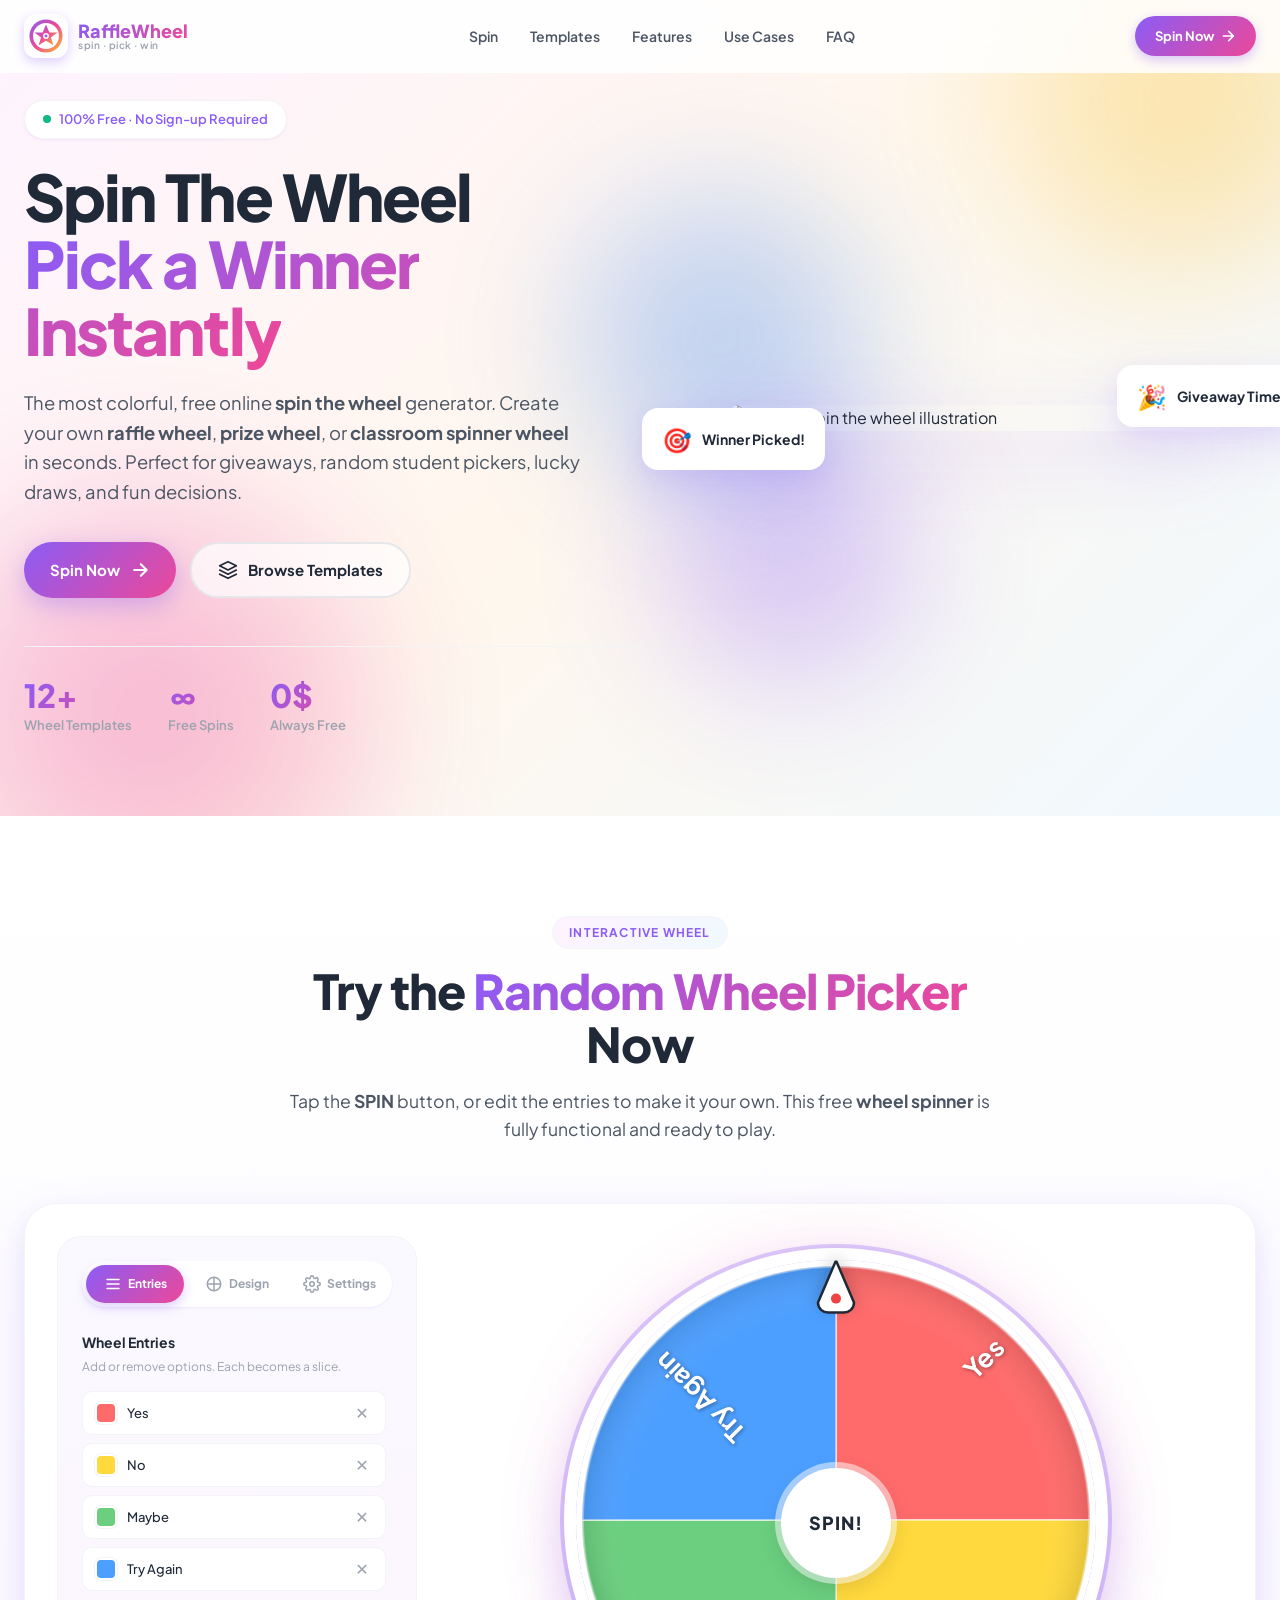
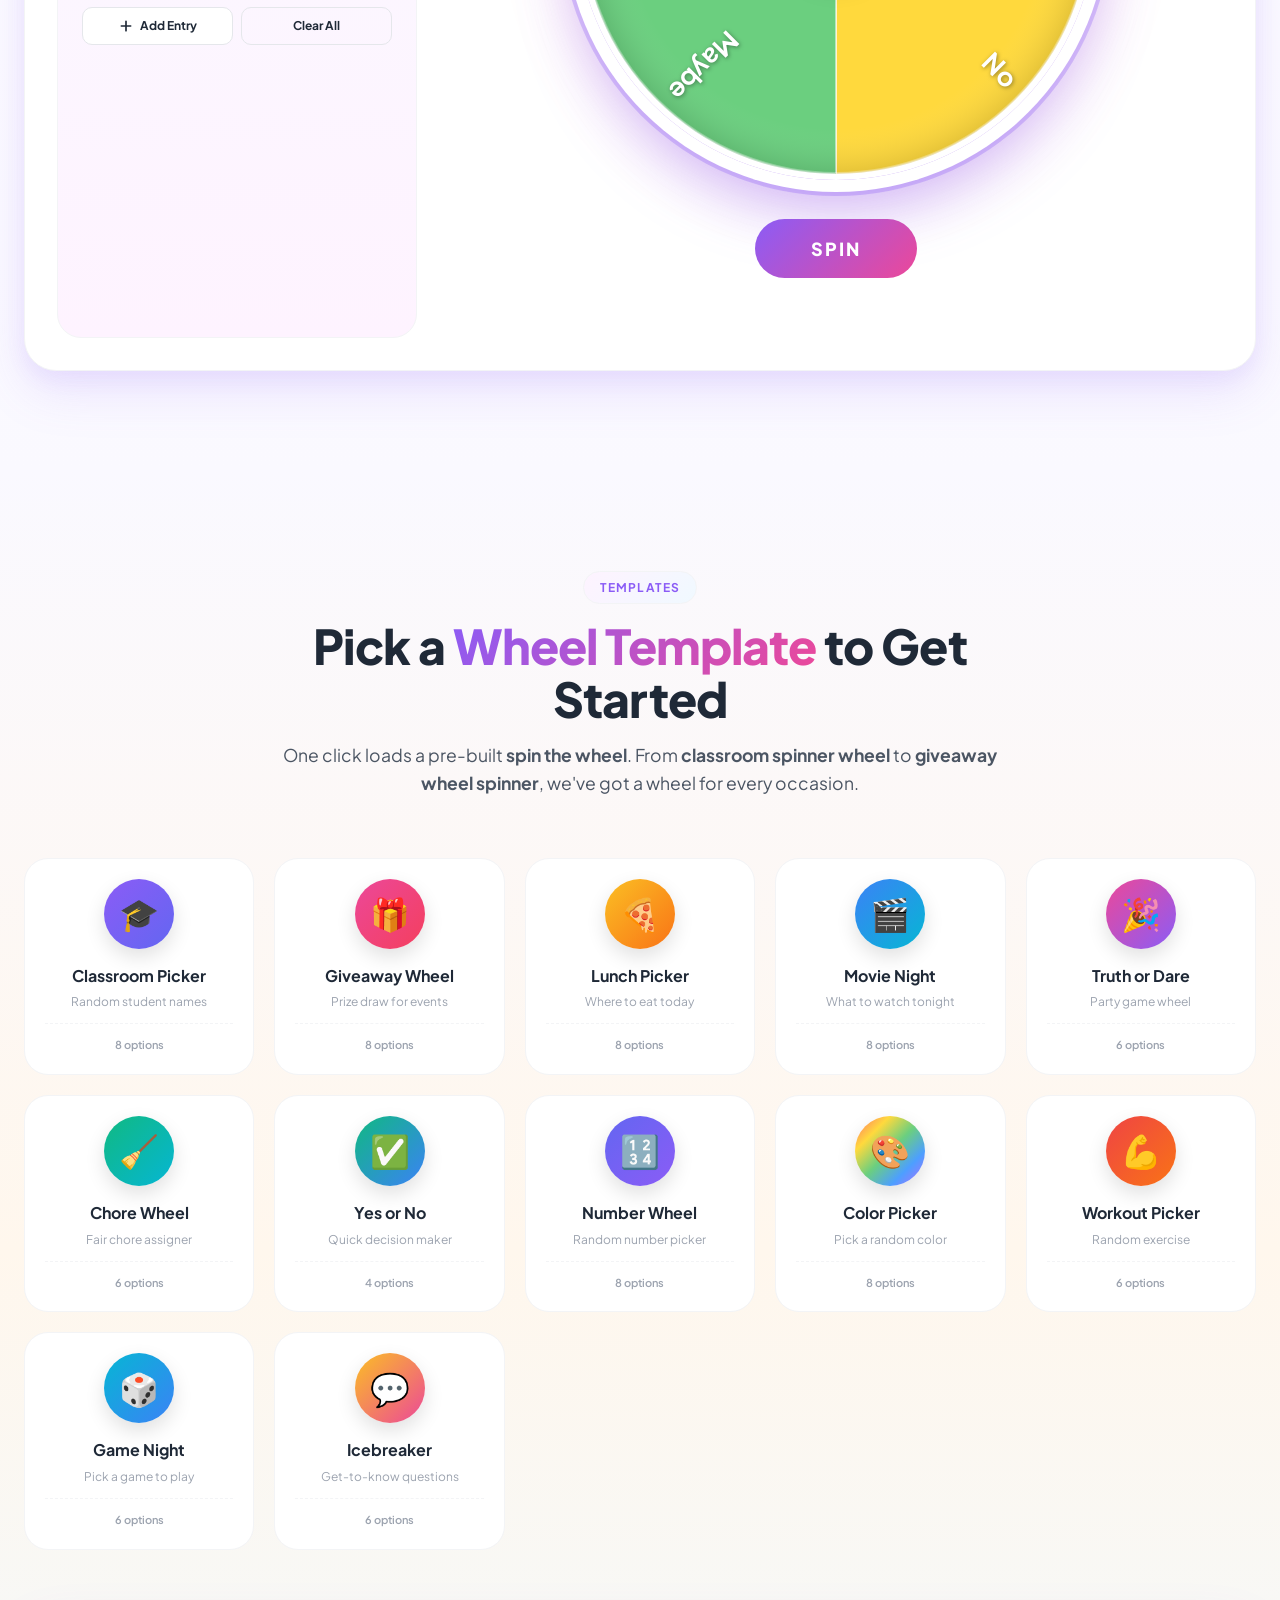
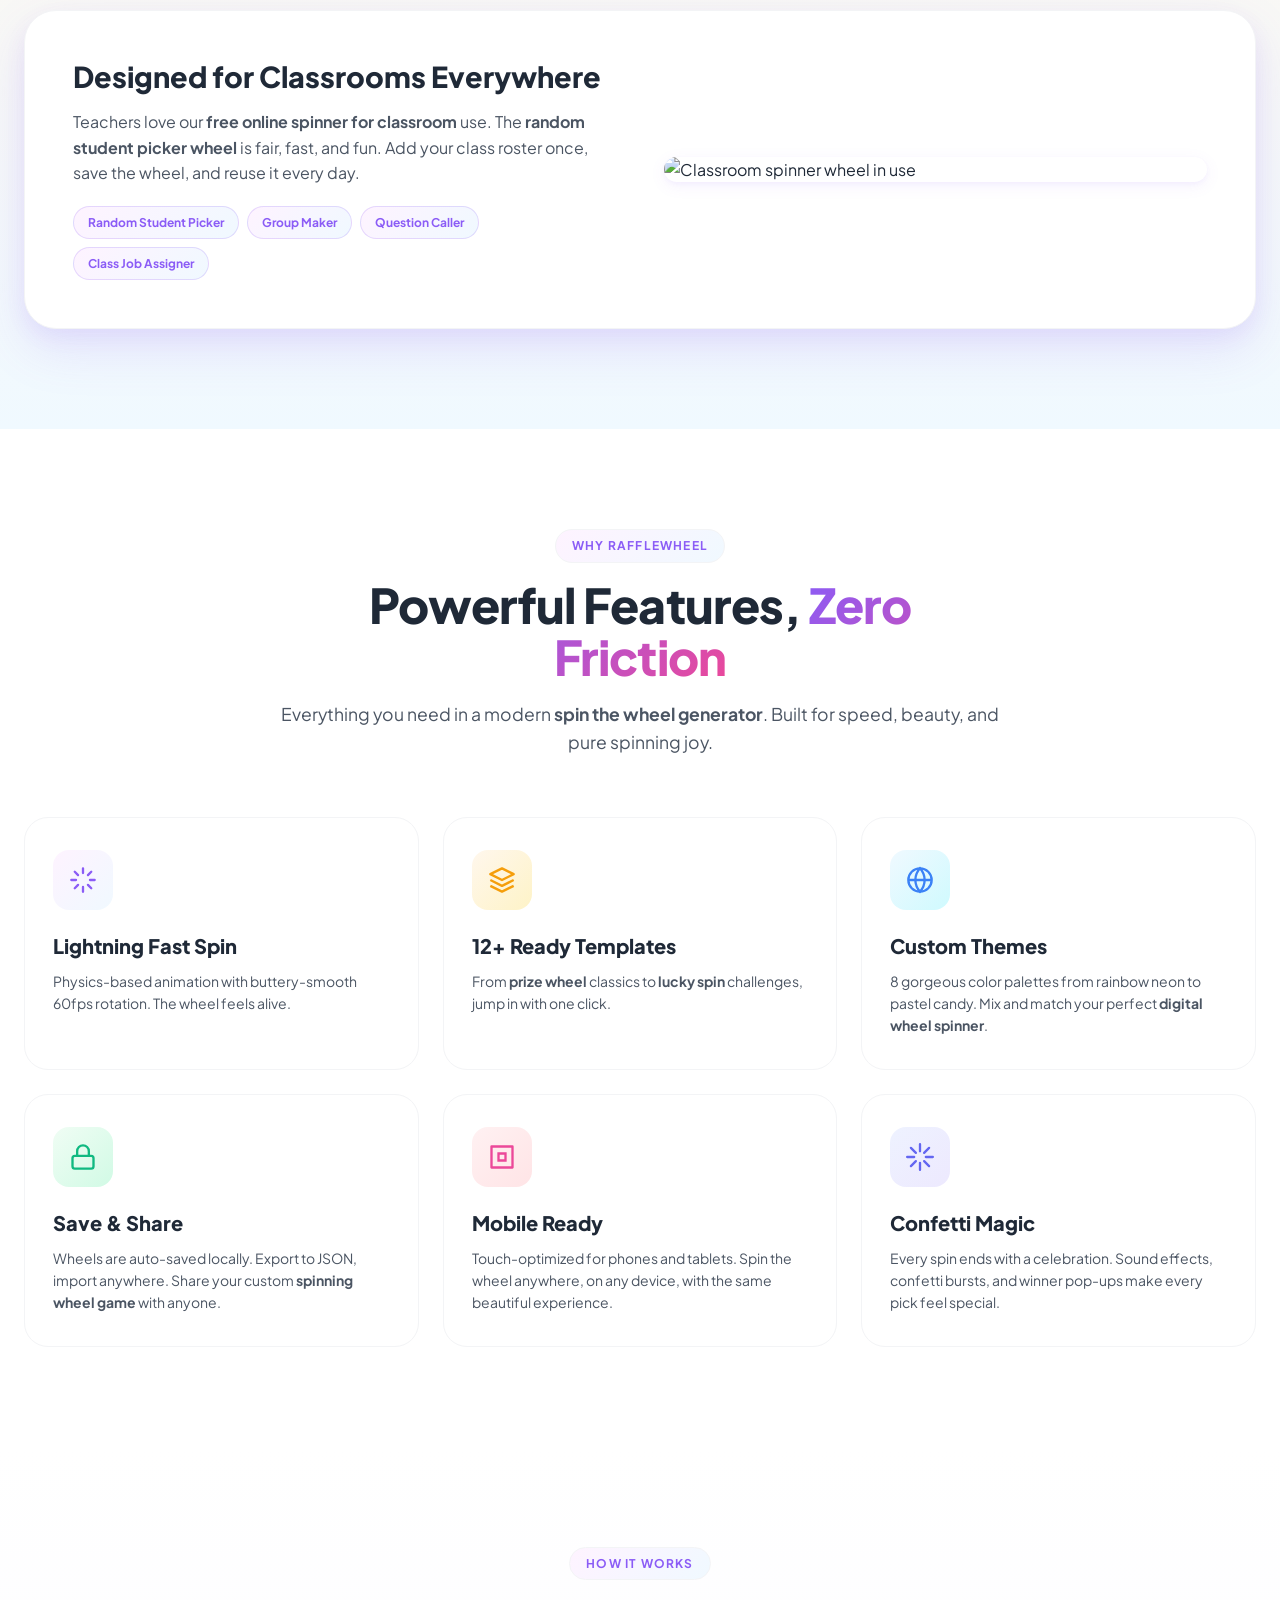
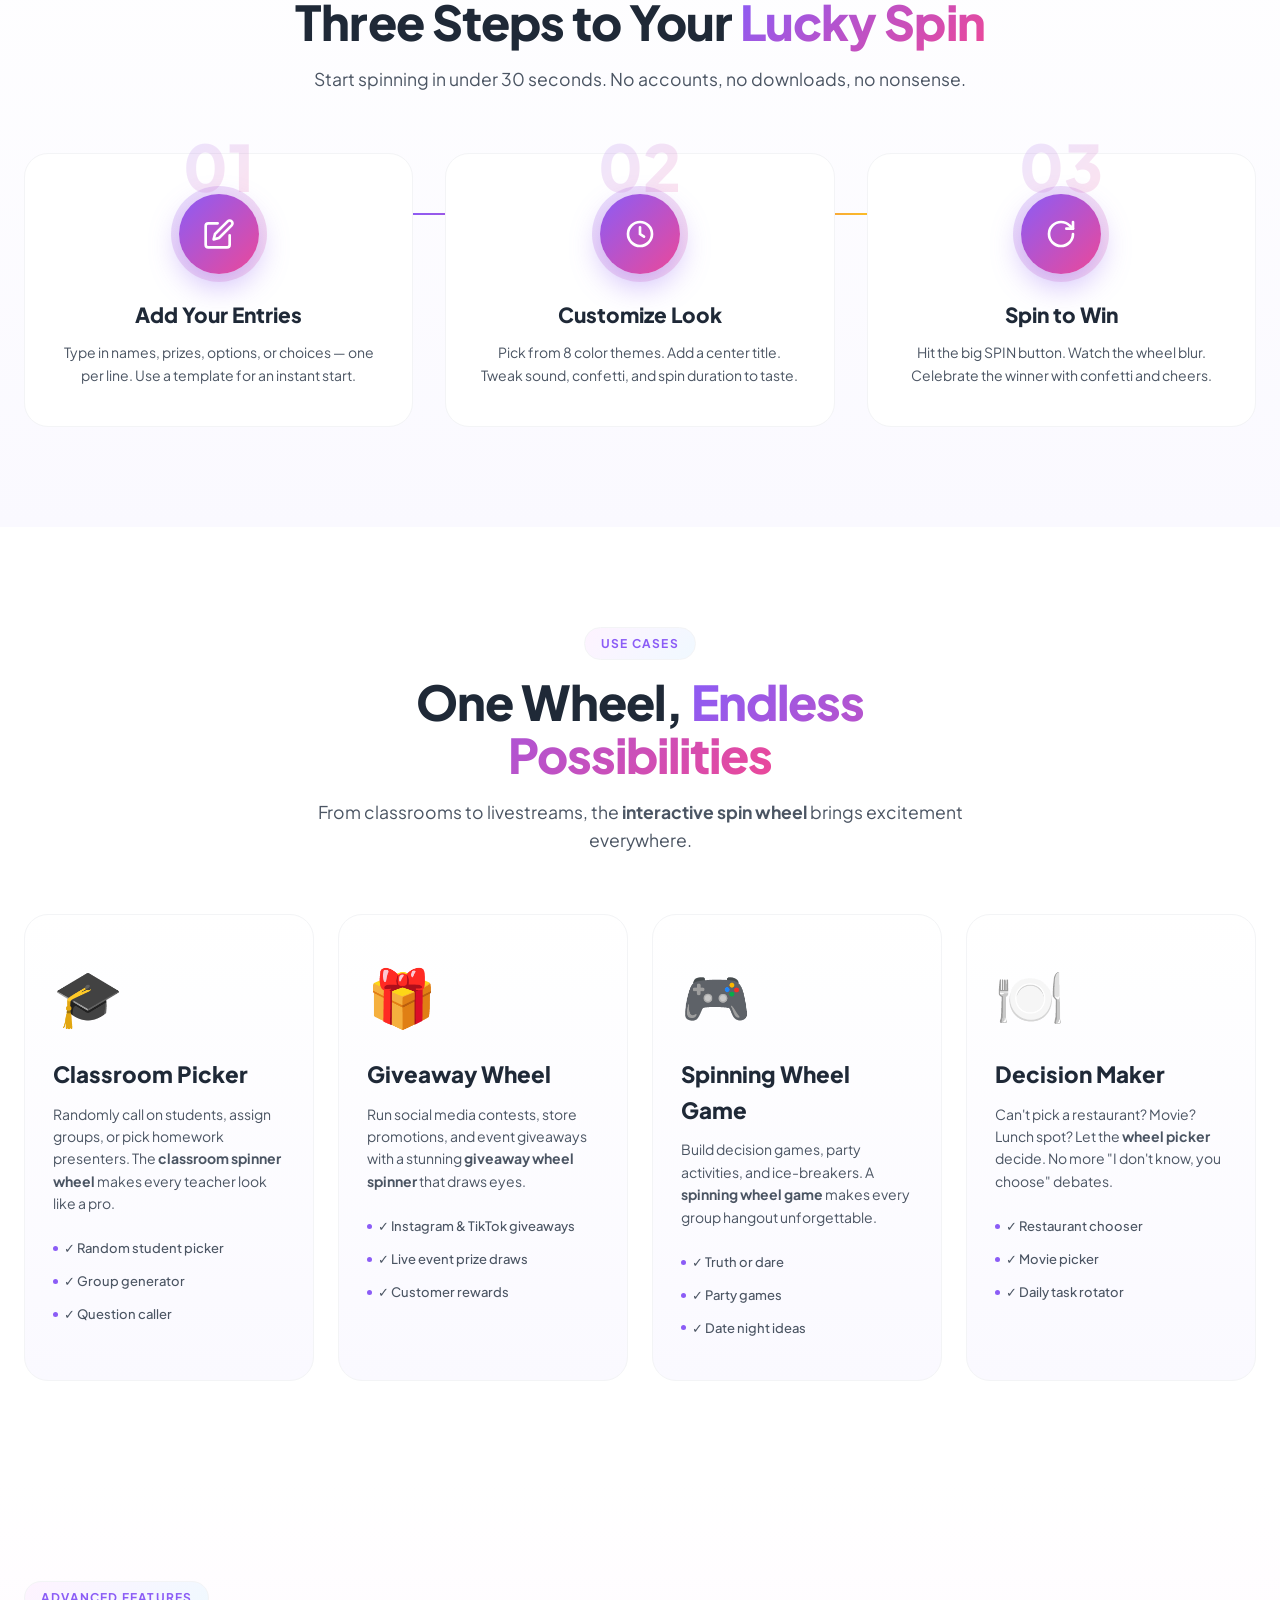
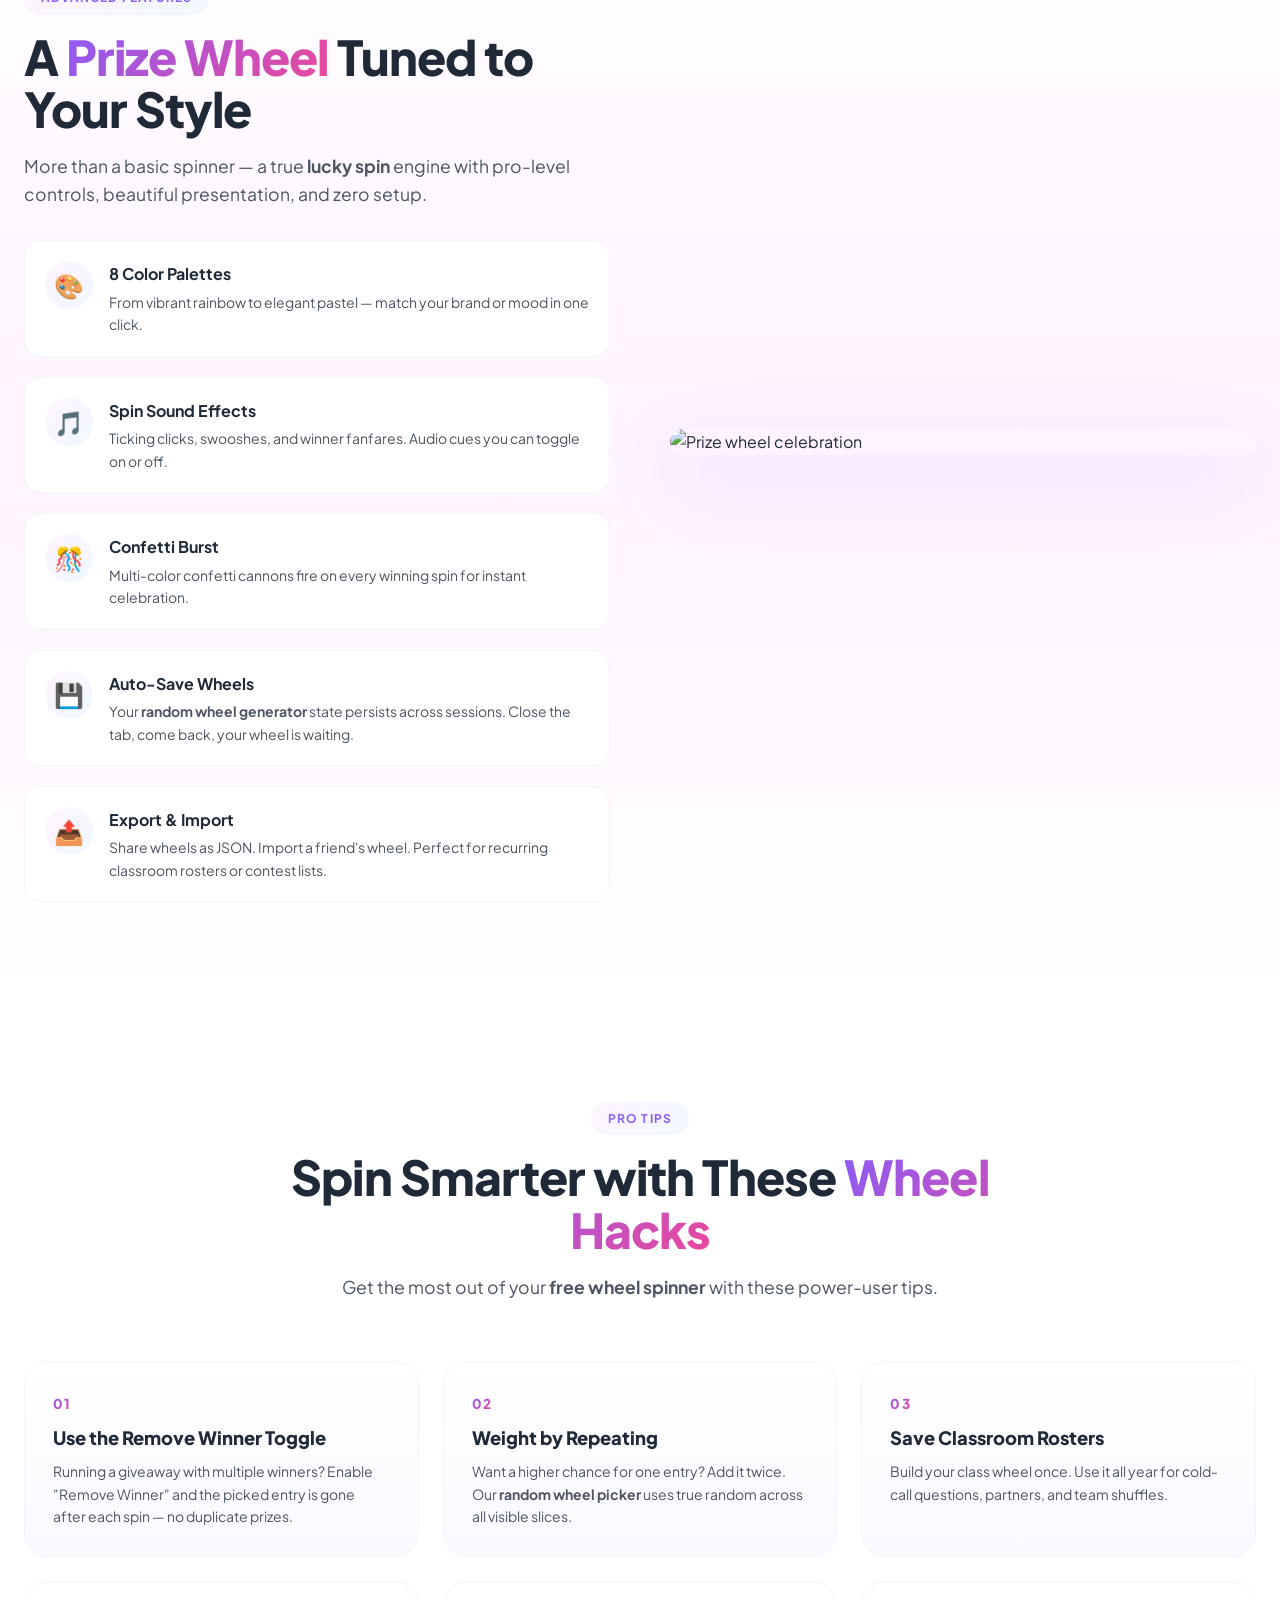
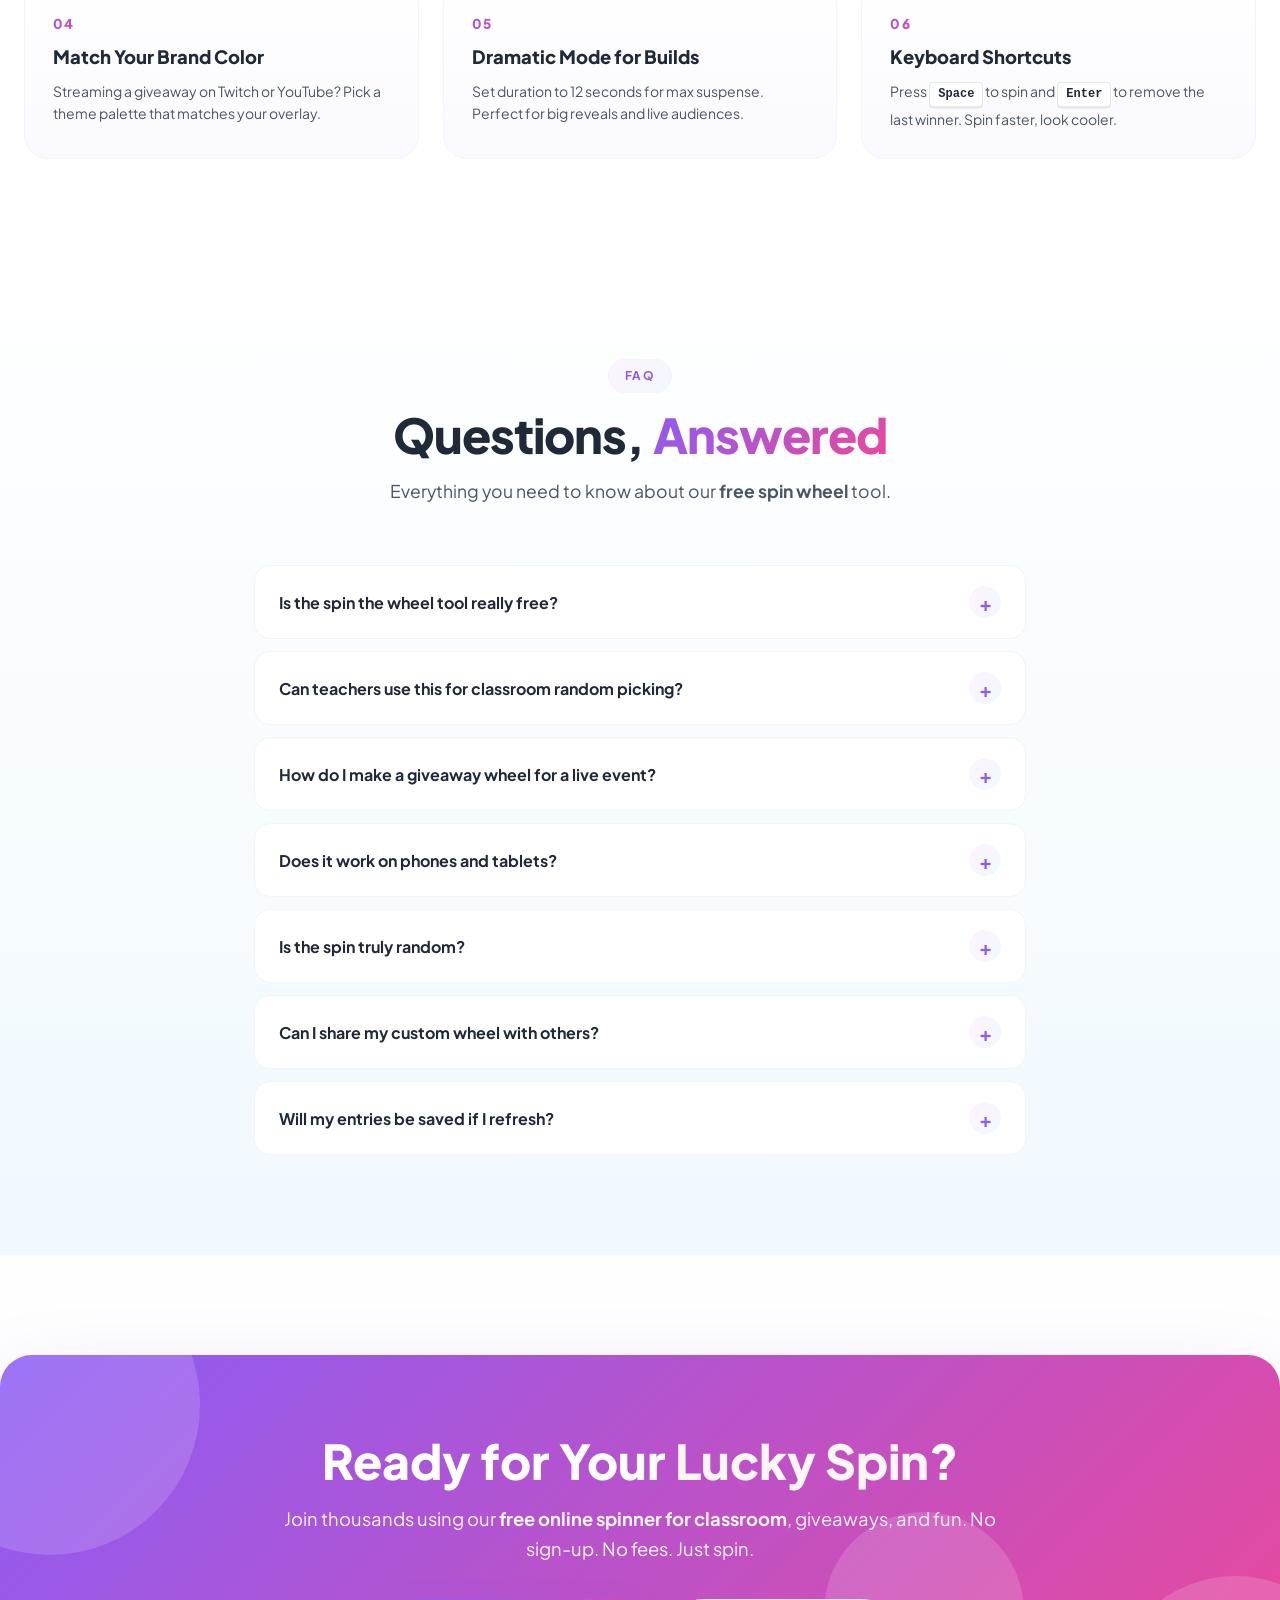
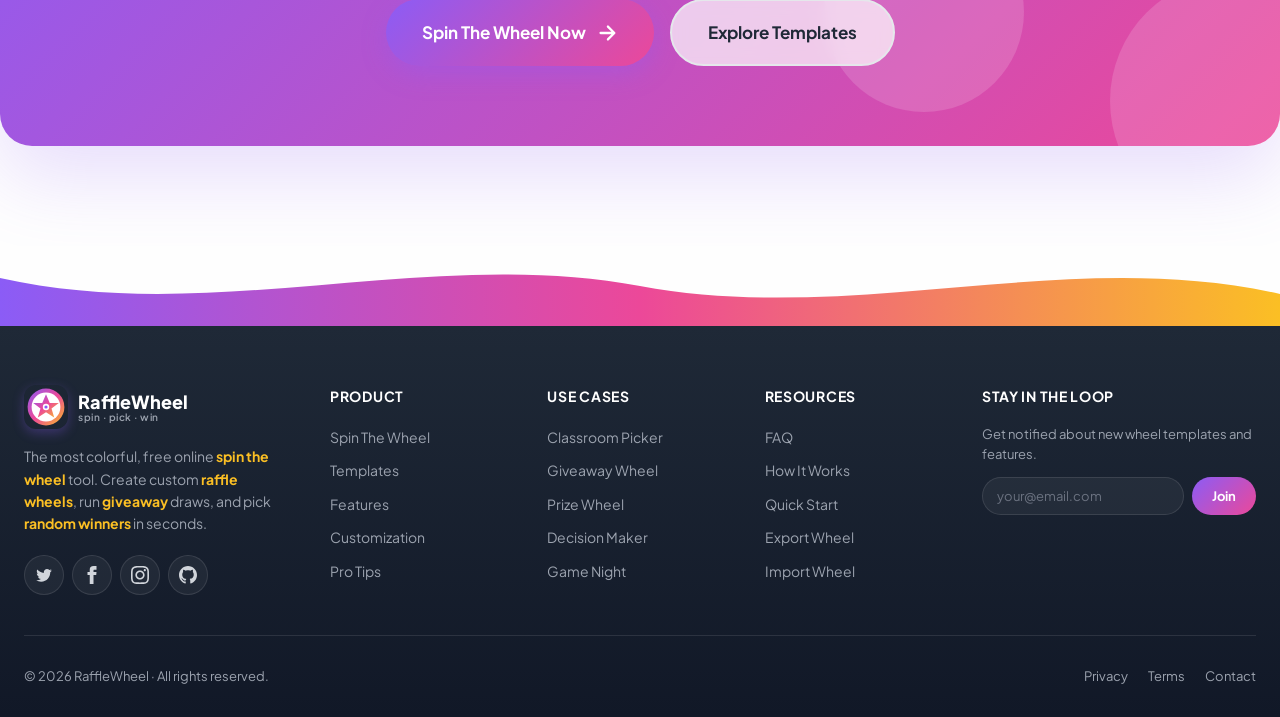
==== index.html @ 0c4f399e "Update index.html" ====
<!DOCTYPE html>
<html lang="en">
<head>
    <meta charset="UTF-8">
    <meta name="viewport" content="width=device-width, initial-scale=1.0, maximum-scale=5.0">
    <meta name="theme-color" content="#8b5cf6">
    <title>Spin The Wheel · Free Online Wheel Spinner & Random Picker | RaffleWheel</title>
    <meta name="description" content="Free online spin the wheel, raffle wheel, and random wheel picker. Create custom wheels for classrooms, giveaways, prize draws, and decision making. Free wheel spinner with no sign-up.">
    <meta name="keywords" content="raffle wheel, spin the wheel, classroom spinner wheel, random student picker wheel, free online spinner for classroom, interactive spin wheel, random wheel generator, spin the wheel generator, random wheel picker, wheel picker, free spin wheel, free wheel spinner, spin wheel game, spinning wheel game, giveaway wheel spinner, prize wheel, digital wheel spinner, lucky spin">
    <meta name="author" content="RaffleWheel">
    <meta name="robots" content="index, follow">
    <link rel="canonical" href="https://rafflewheel.github.io/">

    <!-- Open Graph -->
    <meta property="og:type" content="website">
    <meta property="og:url" content="https://rafflewheel.github.io/">
    <meta property="og:title" content="Spin The Wheel · Free Online Wheel Spinner & Random Picker">
    <meta property="og:description" content="Free online spin the wheel, raffle wheel, and random wheel picker for classrooms, giveaways, and prize draws. No sign-up required.">
    <meta property="og:image" content="https://rafflewheel.github.io/images/wheel-hero.svg">
    <meta property="og:site_name" content="RaffleWheel">

    <!-- Twitter -->
    <meta name="twitter:card" content="summary_large_image">
    <meta name="twitter:title" content="Spin The Wheel · Free Online Wheel Spinner">
    <meta name="twitter:description" content="Free online spin the wheel, raffle wheel, and random wheel picker.">
    <meta name="twitter:image" content="https://rafflewheel.github.io/images/wheel-hero.svg">

    <!-- Favicon -->
    <link rel="icon" type="image/svg+xml" href="data:image/svg+xml,%3Csvg xmlns='http://www.w3.org/2000/svg' viewBox='0 0 100 100'%3E%3Ccircle cx='50' cy='50' r='45' fill='%238b5cf6'/%3E%3Ccircle cx='50' cy='50' r='35' fill='%23ec4899'/%3E%3Ccircle cx='50' cy='50' r='10' fill='%23fbbf24'/%3E%3C/svg%3E">

    <!-- Preconnect -->
    <link rel="preconnect" href="https://fonts.googleapis.com">
    <link rel="preconnect" href="https://fonts.gstatic.com" crossorigin>
    <link href="https://fonts.googleapis.com/css2?family=Plus+Jakarta+Sans:wght@400;500;600;700;800&family=Pacifico&display=swap" rel="stylesheet">

    <link rel="stylesheet" href="css/styles.css">

    <!-- JSON-LD Schema Markup -->
    <script type="application/ld+json">
    {
        "@context": "https://schema.org",
        "@type": "WebApplication",
        "name": "RaffleWheel - Spin The Wheel",
        "url": "https://rafflewheel.github.io/",
        "description": "Free online spin the wheel, raffle wheel, and random wheel picker for classrooms, giveaways, prize draws, and decision making.",
        "applicationCategory": "MultimediaApplication",
        "operatingSystem": "Any (Web Browser)",
        "browserRequirements": "Modern web browser with JavaScript enabled",
        "offers": {
            "@type": "Offer",
            "price": "0",
            "priceCurrency": "USD"
        },
        "featureList": [
            "Custom spin the wheel",
            "Classroom random student picker",
            "Prize wheel for giveaways",
            "Multiple wheel templates",
            "Save and share wheels",
            "Custom colors and themes",
            "Sound effects",
            "Mobile friendly"
        ],
        "creator": {
            "@type": "Organization",
            "name": "RaffleWheel"
        }
    }
    </script>

    <script type="application/ld+json">
    {
        "@context": "https://schema.org",
        "@type": "FAQPage",
        "mainEntity": [
            {
                "@type": "Question",
                "name": "Is the spin the wheel tool free to use?",
                "acceptedAnswer": {
                    "@type": "Answer",
                    "text": "Yes! RaffleWheel is 100% free to use with no sign-up required. Spin as many wheels as you want, whenever you want."
                }
            },
            {
                "@type": "Question",
                "name": "Can I use the random student picker wheel for my classroom?",
                "acceptedAnswer": {
                    "@type": "Answer",
                    "text": "Absolutely! Our classroom spinner wheel is perfect for teachers. Just add your student names, spin, and let the wheel pick a random student for you."
                }
            },
            {
                "@type": "Question",
                "name": "How do I create a custom prize wheel for giveaways?",
                "acceptedAnswer": {
                    "@type": "Answer",
                    "text": "Click the 'Customize' button, add your prize names, choose colors, and save. Your giveaway wheel spinner is ready to use instantly."
                }
            },
            {
                "@type": "Question",
                "name": "Does the wheel spinner work on mobile devices?",
                "acceptedAnswer": {
                    "@type": "Answer",
                    "text": "Yes, our digital wheel spinner is fully mobile responsive. Spin the wheel on your phone, tablet, or desktop with the same smooth experience."
                }
            },
            {
                "@type": "Question",
                "name": "Can I save my wheels for later?",
                "acceptedAnswer": {
                    "@type": "Answer",
                    "text": "Yes! Your wheels are saved automatically in your browser. You can also export and import wheels to share them with friends or colleagues."
                }
            },
            {
                "@type": "Question",
                "name": "Is the random wheel picker truly random?",
                "acceptedAnswer": {
                    "@type": "Answer",
                    "text": "Yes, our random wheel generator uses cryptographically strong randomization combined with realistic physics-based spin animation to ensure fair, unbiased picks."
                }
            }
        ]
    }
    </script>

    <script type="application/ld+json">
    {
        "@context": "https://schema.org",
        "@type": "BreadcrumbList",
        "itemListElement": [
            {
                "@type": "ListItem",
                "position": 1,
                "name": "Home",
                "item": "https://rafflewheel.github.io/"
            },
            {
                "@type": "ListItem",
                "position": 2,
                "name": "Spin The Wheel",
                "item": "https://rafflewheel.github.io/#spin"
            },
            {
                "@type": "ListItem",
                "position": 3,
                "name": "Templates",
                "item": "https://rafflewheel.github.io/#templates"
            }
        ]
    }
    </script>
</head>
<body>
    <!-- Header Container -->
    <div id="header-container"></div>

    <main>
        <!-- SECTION 1: Hero with main wheel -->
        <section class="hero" id="spin">
            <div class="hero-bg-shapes">
                <div class="shape shape-1"></div>
                <div class="shape shape-2"></div>
                <div class="shape shape-3"></div>
                <div class="shape shape-4"></div>
            </div>
            <div class="container hero-grid">
                <div class="hero-content">
                    <span class="hero-badge">
                        <span class="badge-dot"></span>
                        100% Free · No Sign-up Required
                    </span>
                    <h1 class="hero-title">
                        Spin The Wheel<br>
                        <span class="gradient-text">Pick a Winner Instantly</span>
                    </h1>
                    <p class="hero-subtitle">
                        The most colorful, free online <strong>spin the wheel</strong> generator. Create your own
                        <strong>raffle wheel</strong>, <strong>prize wheel</strong>, or
                        <strong>classroom spinner wheel</strong> in seconds. Perfect for giveaways,
                        random student pickers, lucky draws, and fun decisions.
                    </p>
                    <div class="hero-actions">
                        <a href="#wheel-app" class="btn btn-primary">
                            <span>Spin Now</span>
                            <svg width="20" height="20" viewBox="0 0 24 24" fill="none">
                                <path d="M5 12h14M13 5l7 7-7 7" stroke="currentColor" stroke-width="2.5" stroke-linecap="round" stroke-linejoin="round"/>
                            </svg>
                        </a>
                        <a href="#templates" class="btn btn-ghost">
                            <svg width="20" height="20" viewBox="0 0 24 24" fill="none">
                                <path d="M12 2L2 7l10 5 10-5-10-5zM2 17l10 5 10-5M2 12l10 5 10-5" stroke="currentColor" stroke-width="2" stroke-linecap="round" stroke-linejoin="round"/>
                            </svg>
                            <span>Browse Templates</span>
                        </a>
                    </div>
                    <div class="hero-stats">
                        <div class="stat">
                            <div class="stat-number">12+</div>
                            <div class="stat-label">Wheel Templates</div>
                        </div>
                        <div class="stat">
                            <div class="stat-number">∞</div>
                            <div class="stat-label">Free Spins</div>
                        </div>
                        <div class="stat">
                            <div class="stat-number">0$</div>
                            <div class="stat-label">Always Free</div>
                        </div>
                    </div>
                </div>
                <div class="hero-visual">
                    <div class="floating-card card-1">
                        <div class="card-emoji">🎯</div>
                        <div class="card-text">Winner Picked!</div>
                    </div>
                    <div class="floating-card card-2">
                        <div class="card-emoji">🎉</div>
                        <div class="card-text">Giveaway Time</div>
                    </div>
                    <div class="hero-image-wrap">
                        <img src="images/wheel-hero.svg" alt="Colorful spin the wheel illustration" class="hero-image" loading="eager">
                    </div>
                </div>
            </div>
        </section>

        <!-- SECTION 2: Main Wheel App -->
        <section class="wheel-section" id="wheel-app">
            <div class="container">
                <div class="section-head">
                    <span class="section-tag">Interactive Wheel</span>
                    <h2 class="section-title">Try the <span class="gradient-text">Random Wheel Picker</span> Now</h2>
                    <p class="section-subtitle">Tap the <strong>SPIN</strong> button, or edit the entries to make it your own. This free <strong>wheel spinner</strong> is fully functional and ready to play.</p>
                </div>

                <div class="wheel-app">
                    <aside class="wheel-sidebar">
                        <div class="sidebar-tabs">
                            <button class="tab-btn active" data-tab="entries">
                                <svg width="18" height="18" viewBox="0 0 24 24" fill="none">
                                    <path d="M4 6h16M4 12h16M4 18h16" stroke="currentColor" stroke-width="2" stroke-linecap="round"/>
                                </svg>
                                Entries
                            </button>
                            <button class="tab-btn" data-tab="design">
                                <svg width="18" height="18" viewBox="0 0 24 24" fill="none">
                                    <circle cx="12" cy="12" r="9" stroke="currentColor" stroke-width="2"/>
                                    <path d="M12 3v18M3 12h18" stroke="currentColor" stroke-width="2"/>
                                </svg>
                                Design
                            </button>
                            <button class="tab-btn" data-tab="settings">
                                <svg width="18" height="18" viewBox="0 0 24 24" fill="none">
                                    <circle cx="12" cy="12" r="3" stroke="currentColor" stroke-width="2"/>
                                    <path d="M19.4 15a1.65 1.65 0 00.33 1.82l.06.06a2 2 0 01-2.83 2.83l-.06-.06a1.65 1.65 0 00-1.82-.33 1.65 1.65 0 00-1 1.51V21a2 2 0 01-4 0v-.09A1.65 1.65 0 009 19.4a1.65 1.65 0 00-1.82.33l-.06.06a2 2 0 01-2.83-2.83l.06-.06a1.65 1.65 0 00.33-1.82 1.65 1.65 0 00-1.51-1H3a2 2 0 010-4h.09A1.65 1.65 0 004.6 9a1.65 1.65 0 00-.33-1.82l-.06-.06a2 2 0 012.83-2.83l.06.06a1.65 1.65 0 001.82.33H9a1.65 1.65 0 001-1.51V3a2 2 0 014 0v.09a1.65 1.65 0 001 1.51 1.65 1.65 0 001.82-.33l.06-.06a2 2 0 012.83 2.83l-.06.06a1.65 1.65 0 00-.33 1.82V9a1.65 1.65 0 001.51 1H21a2 2 0 010 4h-.09a1.65 1.65 0 00-1.51 1z" stroke="currentColor" stroke-width="2"/>
                                </svg>
                                Settings
                            </button>
                        </div>

                        <div class="tab-panel active" data-panel="entries">
                            <h3>Wheel Entries</h3>
                            <p class="panel-hint">Add or remove options. Each becomes a slice.</p>
                            <div class="entries-list" id="entries-list"></div>
                            <div class="entries-actions">
                                <button class="btn-secondary" id="add-entry">
                                    <svg width="16" height="16" viewBox="0 0 24 24" fill="none">
                                        <path d="M12 5v14M5 12h14" stroke="currentColor" stroke-width="2.5" stroke-linecap="round"/>
                                    </svg>
                                    Add Entry
                                </button>
                                <button class="btn-secondary btn-ghost-sm" id="clear-entries">Clear All</button>
                            </div>
                        </div>

                        <div class="tab-panel" data-panel="design">
                            <h3>Color Theme</h3>
                            <p class="panel-hint">Pick a preset or make your own.</p>
                            <div class="theme-grid">
                                <button class="theme-swatch active" data-theme="rainbow" style="background: conic-gradient(#ff6b6b, #ffd93d, #6bcf7f, #4d9fff, #b66bff, #ff6b6d);"></button>
                                <button class="theme-swatch" data-theme="sunset" style="background: linear-gradient(135deg, #ff6b6b, #ffd93d, #ff8c42);"></button>
                                <button class="theme-swatch" data-theme="ocean" style="background: linear-gradient(135deg, #4d9fff, #6bcf7f, #4dd0e1);"></button>
                                <button class="theme-swatch" data-theme="candy" style="background: linear-gradient(135deg, #ff6bb5, #b66bff, #6bcfff);"></button>
                                <button class="theme-swatch" data-theme="forest" style="background: linear-gradient(135deg, #2d6a4f, #6bcf7f, #95d5b2);"></button>
                                <button class="theme-swatch" data-theme="neon" style="background: linear-gradient(135deg, #ff006e, #8338ec, #3a86ff, #06ffa5);"></button>
                                <button class="theme-swatch" data-theme="pastel" style="background: linear-gradient(135deg, #ffd6e0, #c7ceea, #b5ead7, #ffdac1);"></button>
                                <button class="theme-swatch" data-theme="fire" style="background: linear-gradient(135deg, #ff0844, #ffb199, #ff6b35);"></button>
                            </div>
                            <h3 style="margin-top: 20px;">Center Title</h3>
                            <input type="text" id="center-title" value="SPIN!" maxlength="12" class="text-input">
                        </div>

                        <div class="tab-panel" data-panel="settings">
                            <h3>Spin Settings</h3>
                            <p class="panel-hint">Customize how the wheel behaves.</p>
                            <label class="setting-row">
                                <span>Spin Duration</span>
                                <select id="spin-duration" class="text-input">
                                    <option value="3">Quick (3s)</option>
                                    <option value="5" selected>Normal (5s)</option>
                                    <option value="8">Dramatic (8s)</option>
                                    <option value="12">Epic (12s)</option>
                                </select>
                            </label>
                            <label class="setting-row">
                                <span>Sound Effects</span>
                                <label class="switch">
                                    <input type="checkbox" id="sound-toggle" checked>
                                    <span class="slider"></span>
                                </label>
                            </label>
                            <label class="setting-row">
                                <span>Confetti Burst</span>
                                <label class="switch">
                                    <input type="checkbox" id="confetti-toggle" checked>
                                    <span class="slider"></span>
                                </label>
                            </label>
                            <label class="setting-row">
                                <span>Remove Winner Option</span>
                                <label class="switch">
                                    <input type="checkbox" id="remove-winner-toggle">
                                    <span class="slider"></span>
                                </label>
                            </label>
                            <div class="danger-zone">
                                <button class="btn-secondary btn-danger" id="reset-wheel">Reset Wheel</button>
                            </div>
                        </div>
                    </aside>

                    <div class="wheel-stage">
                        <div class="wheel-pointer">
                            <svg width="44" height="56" viewBox="0 0 44 56" fill="none">
                                <path d="M22 56L4 14C4 8 9 4 14 4H30C35 4 40 8 40 14L22 56Z" fill="#fff" stroke="#1f2937" stroke-width="2.5" stroke-linejoin="round"/>
                                <circle cx="22" cy="18" r="5" fill="#ef4444"/>
                            </svg>
                        </div>
                        <div class="wheel-container" id="wheel-container">
                            <canvas id="wheel-canvas" width="600" height="600"></canvas>
                            <div class="wheel-center" id="wheel-center">SPIN!</div>
                        </div>
                        <div class="wheel-controls">
                            <button class="spin-btn" id="spin-btn">
                                <span class="spin-btn-bg"></span>
                                <span class="spin-btn-text">SPIN</span>
                            </button>
                            <div class="last-result" id="last-result"></div>
                        </div>
                    </div>
                </div>
            </div>
        </section>

        <!-- SECTION 3: Wheel Templates Gallery (with image) -->
        <section class="templates-section" id="templates">
            <div class="container">
                <div class="section-head">
                    <span class="section-tag">Templates</span>
                    <h2 class="section-title">Pick a <span class="gradient-text">Wheel Template</span> to Get Started</h2>
                    <p class="section-subtitle">One click loads a pre-built <strong>spin the wheel</strong>. From <strong>classroom spinner wheel</strong> to <strong>giveaway wheel spinner</strong>, we've got a wheel for every occasion.</p>
                </div>

                <div class="templates-grid" id="templates-grid">
                    <!-- Templates loaded via JS -->
                </div>

                <div class="templates-cta">
                    <div class="templates-cta-content">
                        <h3>Designed for Classrooms Everywhere</h3>
                        <p>Teachers love our <strong>free online spinner for classroom</strong> use. The <strong>random student picker wheel</strong> is fair, fast, and fun. Add your class roster once, save the wheel, and reuse it every day.</p>
                        <div class="templates-cta-tags">
                            <span class="pill">Random Student Picker</span>
                            <span class="pill">Group Maker</span>
                            <span class="pill">Question Caller</span>
                            <span class="pill">Class Job Assigner</span>
                        </div>
                    </div>
                    <div class="templates-cta-image">
                        <img src="images/classroom.svg" alt="Classroom spinner wheel in use" loading="lazy">
                    </div>
                </div>
            </div>
        </section>

        <!-- SECTION 4: Features -->
        <section class="features-section" id="features">
            <div class="container">
                <div class="section-head">
                    <span class="section-tag">Why RaffleWheel</span>
                    <h2 class="section-title">Powerful Features, <span class="gradient-text">Zero Friction</span></h2>
                    <p class="section-subtitle">Everything you need in a modern <strong>spin the wheel generator</strong>. Built for speed, beauty, and pure spinning joy.</p>
                </div>

                <div class="features-grid">
                    <div class="feature-card feature-1">
                        <div class="feature-icon">
                            <svg width="28" height="28" viewBox="0 0 24 24" fill="none">
                                <path d="M12 2v4M12 18v4M4.93 4.93l2.83 2.83M16.24 16.24l2.83 2.83M2 12h4M18 12h4M4.93 19.07l2.83-2.83M16.24 7.76l2.83-2.83" stroke="currentColor" stroke-width="2" stroke-linecap="round"/>
                            </svg>
                        </div>
                        <h3>Lightning Fast Spin</h3>
                        <p>Physics-based animation with buttery-smooth 60fps rotation. The wheel feels alive.</p>
                    </div>
                    <div class="feature-card feature-2">
                        <div class="feature-icon">
                            <svg width="28" height="28" viewBox="0 0 24 24" fill="none">
                                <path d="M12 2L2 7l10 5 10-5-10-5zM2 17l10 5 10-5M2 12l10 5 10-5" stroke="currentColor" stroke-width="2" stroke-linejoin="round"/>
                            </svg>
                        </div>
                        <h3>12+ Ready Templates</h3>
                        <p>From <strong>prize wheel</strong> classics to <strong>lucky spin</strong> challenges, jump in with one click.</p>
                    </div>
                    <div class="feature-card feature-3">
                        <div class="feature-icon">
                            <svg width="28" height="28" viewBox="0 0 24 24" fill="none">
                                <circle cx="12" cy="12" r="10" stroke="currentColor" stroke-width="2"/>
                                <path d="M2 12h20M12 2a15.3 15.3 0 014 10 15.3 15.3 0 01-4 10 15.3 15.3 0 01-4-10 15.3 15.3 0 014-10z" stroke="currentColor" stroke-width="2"/>
                            </svg>
                        </div>
                        <h3>Custom Themes</h3>
                        <p>8 gorgeous color palettes from rainbow neon to pastel candy. Mix and match your perfect <strong>digital wheel spinner</strong>.</p>
                    </div>
                    <div class="feature-card feature-4">
                        <div class="feature-icon">
                            <svg width="28" height="28" viewBox="0 0 24 24" fill="none">
                                <path d="M19 11H5a2 2 0 00-2 2v7a2 2 0 002 2h14a2 2 0 002-2v-7a2 2 0 00-2-2zM7 11V7a5 5 0 0110 0v4" stroke="currentColor" stroke-width="2" stroke-linecap="round"/>
                            </svg>
                        </div>
                        <h3>Save & Share</h3>
                        <p>Wheels are auto-saved locally. Export to JSON, import anywhere. Share your custom <strong>spinning wheel game</strong> with anyone.</p>
                    </div>
                    <div class="feature-card feature-5">
                        <div class="feature-icon">
                            <svg width="28" height="28" viewBox="0 0 24 24" fill="none">
                                <path d="M3 3h18v18H3z" stroke="currentColor" stroke-width="2" stroke-linejoin="round"/>
                                <path d="M9 9h6v6H9z" stroke="currentColor" stroke-width="2"/>
                            </svg>
                        </div>
                        <h3>Mobile Ready</h3>
                        <p>Touch-optimized for phones and tablets. Spin the wheel anywhere, on any device, with the same beautiful experience.</p>
                    </div>
                    <div class="feature-card feature-6">
                        <div class="feature-icon">
                            <svg width="28" height="28" viewBox="0 0 24 24" fill="none">
                                <path d="M12 1v6M12 17v6M4.22 4.22l4.24 4.24M15.54 15.54l4.24 4.24M1 12h6M17 12h6M4.22 19.78l4.24-4.24M15.54 8.46l4.24-4.24" stroke="currentColor" stroke-width="2" stroke-linecap="round"/>
                            </svg>
                        </div>
                        <h3>Confetti Magic</h3>
                        <p>Every spin ends with a celebration. Sound effects, confetti bursts, and winner pop-ups make every pick feel special.</p>
                    </div>
                </div>
            </div>
        </section>

        <!-- SECTION 5: How It Works -->
        <section class="how-section" id="how">
            <div class="container">
                <div class="section-head">
                    <span class="section-tag">How It Works</span>
                    <h2 class="section-title">Three Steps to Your <span class="gradient-text">Lucky Spin</span></h2>
                    <p class="section-subtitle">Start spinning in under 30 seconds. No accounts, no downloads, no nonsense.</p>
                </div>

                <div class="steps-grid">
                    <div class="step-card">
                        <div class="step-number">01</div>
                        <div class="step-icon">
                            <svg width="32" height="32" viewBox="0 0 24 24" fill="none">
                                <path d="M11 4H4a2 2 0 00-2 2v14a2 2 0 002 2h14a2 2 0 002-2v-7" stroke="currentColor" stroke-width="2" stroke-linecap="round"/>
                                <path d="M18.5 2.5a2.121 2.121 0 013 3L12 15l-4 1 1-4 9.5-9.5z" stroke="currentColor" stroke-width="2" stroke-linecap="round" stroke-linejoin="round"/>
                            </svg>
                        </div>
                        <h3>Add Your Entries</h3>
                        <p>Type in names, prizes, options, or choices — one per line. Use a template for an instant start.</p>
                    </div>
                    <div class="step-card">
                        <div class="step-number">02</div>
                        <div class="step-icon">
                            <svg width="32" height="32" viewBox="0 0 24 24" fill="none">
                                <circle cx="12" cy="12" r="9" stroke="currentColor" stroke-width="2"/>
                                <path d="M12 7v5l3 2" stroke="currentColor" stroke-width="2" stroke-linecap="round"/>
                            </svg>
                        </div>
                        <h3>Customize Look</h3>
                        <p>Pick from 8 color themes. Add a center title. Tweak sound, confetti, and spin duration to taste.</p>
                    </div>
                    <div class="step-card">
                        <div class="step-number">03</div>
                        <div class="step-icon">
                            <svg width="32" height="32" viewBox="0 0 24 24" fill="none">
                                <path d="M21 12a9 9 0 11-9-9c2.5 0 4.8 1 6.5 2.7L21 8" stroke="currentColor" stroke-width="2" stroke-linecap="round" stroke-linejoin="round"/>
                                <path d="M21 3v5h-5" stroke="currentColor" stroke-width="2" stroke-linecap="round" stroke-linejoin="round"/>
                            </svg>
                        </div>
                        <h3>Spin to Win</h3>
                        <p>Hit the big SPIN button. Watch the wheel blur. Celebrate the winner with confetti and cheers.</p>
                    </div>
                </div>
            </div>
        </section>

        <!-- SECTION 6: Use Cases -->
        <section class="usecases-section" id="usecases">
            <div class="container">
                <div class="section-head">
                    <span class="section-tag">Use Cases</span>
                    <h2 class="section-title">One Wheel, <span class="gradient-text">Endless Possibilities</span></h2>
                    <p class="section-subtitle">From classrooms to livestreams, the <strong>interactive spin wheel</strong> brings excitement everywhere.</p>
                </div>

                <div class="usecases-grid">
                    <div class="usecase-card">
                        <div class="usecase-emoji">🎓</div>
                        <h3>Classroom Picker</h3>
                        <p>Randomly call on students, assign groups, or pick homework presenters. The <strong>classroom spinner wheel</strong> makes every teacher look like a pro.</p>
                        <ul class="usecase-list">
                            <li>✓ Random student picker</li>
                            <li>✓ Group generator</li>
                            <li>✓ Question caller</li>
                        </ul>
                    </div>
                    <div class="usecase-card">
                        <div class="usecase-emoji">🎁</div>
                        <h3>Giveaway Wheel</h3>
                        <p>Run social media contests, store promotions, and event giveaways with a stunning <strong>giveaway wheel spinner</strong> that draws eyes.</p>
                        <ul class="usecase-list">
                            <li>✓ Instagram & TikTok giveaways</li>
                            <li>✓ Live event prize draws</li>
                            <li>✓ Customer rewards</li>
                        </ul>
                    </div>
                    <div class="usecase-card">
                        <div class="usecase-emoji">🎮</div>
                        <h3>Spinning Wheel Game</h3>
                        <p>Build decision games, party activities, and ice-breakers. A <strong>spinning wheel game</strong> makes every group hangout unforgettable.</p>
                        <ul class="usecase-list">
                            <li>✓ Truth or dare</li>
                            <li>✓ Party games</li>
                            <li>✓ Date night ideas</li>
                        </ul>
                    </div>
                    <div class="usecase-card">
                        <div class="usecase-emoji">🍽️</div>
                        <h3>Decision Maker</h3>
                        <p>Can't pick a restaurant? Movie? Lunch spot? Let the <strong>wheel picker</strong> decide. No more "I don't know, you choose" debates.</p>
                        <ul class="usecase-list">
                            <li>✓ Restaurant chooser</li>
                            <li>✓ Movie picker</li>
                            <li>✓ Daily task rotator</li>
                        </ul>
                    </div>
                </div>
            </div>
        </section>

        <!-- SECTION 7: Advanced Customization (with image) -->
        <section class="customize-section" id="customize">
            <div class="container customize-grid">
                <div class="customize-content">
                    <span class="section-tag">Advanced Features</span>
                    <h2 class="section-title">A <span class="gradient-text">Prize Wheel</span> Tuned to Your Style</h2>
                    <p class="section-subtitle">More than a basic spinner — a true <strong>lucky spin</strong> engine with pro-level controls, beautiful presentation, and zero setup.</p>

                    <div class="customize-list">
                        <div class="customize-item">
                            <div class="customize-bullet">🎨</div>
                            <div>
                                <h4>8 Color Palettes</h4>
                                <p>From vibrant rainbow to elegant pastel — match your brand or mood in one click.</p>
                            </div>
                        </div>
                        <div class="customize-item">
                            <div class="customize-bullet">🎵</div>
                            <div>
                                <h4>Spin Sound Effects</h4>
                                <p>Ticking clicks, swooshes, and winner fanfares. Audio cues you can toggle on or off.</p>
                            </div>
                        </div>
                        <div class="customize-item">
                            <div class="customize-bullet">🎊</div>
                            <div>
                                <h4>Confetti Burst</h4>
                                <p>Multi-color confetti cannons fire on every winning spin for instant celebration.</p>
                            </div>
                        </div>
                        <div class="customize-item">
                            <div class="customize-bullet">💾</div>
                            <div>
                                <h4>Auto-Save Wheels</h4>
                                <p>Your <strong>random wheel generator</strong> state persists across sessions. Close the tab, come back, your wheel is waiting.</p>
                            </div>
                        </div>
                        <div class="customize-item">
                            <div class="customize-bullet">📤</div>
                            <div>
                                <h4>Export & Import</h4>
                                <p>Share wheels as JSON. Import a friend's wheel. Perfect for recurring classroom rosters or contest lists.</p>
                            </div>
                        </div>
                    </div>
                </div>
                <div class="customize-image">
                    <img src="images/celebration.svg" alt="Prize wheel celebration" loading="lazy">
                </div>
            </div>
        </section>

        <!-- SECTION 8: Tips & Tricks -->
        <section class="tips-section" id="tips">
            <div class="container">
                <div class="section-head">
                    <span class="section-tag">Pro Tips</span>
                    <h2 class="section-title">Spin Smarter with These <span class="gradient-text">Wheel Hacks</span></h2>
                    <p class="section-subtitle">Get the most out of your <strong>free wheel spinner</strong> with these power-user tips.</p>
                </div>

                <div class="tips-grid">
                    <div class="tip-card">
                        <div class="tip-num">01</div>
                        <h4>Use the Remove Winner Toggle</h4>
                        <p>Running a giveaway with multiple winners? Enable "Remove Winner" and the picked entry is gone after each spin — no duplicate prizes.</p>
                    </div>
                    <div class="tip-card">
                        <div class="tip-num">02</div>
                        <h4>Weight by Repeating</h4>
                        <p>Want a higher chance for one entry? Add it twice. Our <strong>random wheel picker</strong> uses true random across all visible slices.</p>
                    </div>
                    <div class="tip-card">
                        <div class="tip-num">03</div>
                        <h4>Save Classroom Rosters</h4>
                        <p>Build your class wheel once. Use it all year for cold-call questions, partners, and team shuffles.</p>
                    </div>
                    <div class="tip-card">
                        <div class="tip-num">04</div>
                        <h4>Match Your Brand Color</h4>
                        <p>Streaming a giveaway on Twitch or YouTube? Pick a theme palette that matches your overlay.</p>
                    </div>
                    <div class="tip-card">
                        <div class="tip-num">05</div>
                        <h4>Dramatic Mode for Builds</h4>
                        <p>Set duration to 12 seconds for max suspense. Perfect for big reveals and live audiences.</p>
                    </div>
                    <div class="tip-card">
                        <div class="tip-num">06</div>
                        <h4>Keyboard Shortcuts</h4>
                        <p>Press <kbd>Space</kbd> to spin and <kbd>Enter</kbd> to remove the last winner. Spin faster, look cooler.</p>
                    </div>
                </div>
            </div>
        </section>

        <!-- SECTION 9: FAQ -->
        <section class="faq-section" id="faq">
            <div class="container faq-container">
                <div class="section-head">
                    <span class="section-tag">FAQ</span>
                    <h2 class="section-title">Questions, <span class="gradient-text">Answered</span></h2>
                    <p class="section-subtitle">Everything you need to know about our <strong>free spin wheel</strong> tool.</p>
                </div>

                <div class="faq-list">
                    <div class="faq-item">
                        <button class="faq-question">
                            <span>Is the spin the wheel tool really free?</span>
                            <span class="faq-icon">+</span>
                        </button>
                        <div class="faq-answer">
                            <p>100% free, forever. No hidden fees, no premium tier, no sign-up. Spin as much as you want.</p>
                        </div>
                    </div>
                    <div class="faq-item">
                        <button class="faq-question">
                            <span>Can teachers use this for classroom random picking?</span>
                            <span class="faq-icon">+</span>
                        </button>
                        <div class="faq-answer">
                            <p>Absolutely! The <strong>random student picker wheel</strong> is one of our most popular features. Add your class list, spin, and let the wheel choose who's up next. Save the wheel once and reuse it all semester.</p>
                        </div>
                    </div>
                    <div class="faq-item">
                        <button class="faq-question">
                            <span>How do I make a giveaway wheel for a live event?</span>
                            <span class="faq-icon">+</span>
                        </button>
                        <div class="faq-answer">
                            <p>Open the Templates section, pick "Giveaway Wheel," add your prize names, and start spinning. For live events, use a large display and the dramatic 12-second spin mode for suspense.</p>
                        </div>
                    </div>
                    <div class="faq-item">
                        <button class="faq-question">
                            <span>Does it work on phones and tablets?</span>
                            <span class="faq-icon">+</span>
                        </button>
                        <div class="faq-answer">
                            <p>Yes! The <strong>digital wheel spinner</strong> is fully responsive. Touch-friendly buttons, auto-scaling wheel, and the same smooth animations on any screen size.</p>
                        </div>
                    </div>
                    <div class="faq-item">
                        <button class="faq-question">
                            <span>Is the spin truly random?</span>
                            <span class="faq-icon">+</span>
                        </button>
                        <div class="faq-answer">
                            <p>Yes. We use cryptographically strong pseudo-randomness combined with a physics-based deceleration model. No tricks, no rigging — every slice has an equal chance.</p>
                        </div>
                    </div>
                    <div class="faq-item">
                        <button class="faq-question">
                            <span>Can I share my custom wheel with others?</span>
                            <span class="faq-icon">+</span>
                        </button>
                        <div class="faq-answer">
                            <p>Yes! Use the Export button to download your wheel as a JSON file. Share it via email, Discord, or wherever. Anyone can Import it to load your exact wheel.</p>
                        </div>
                    </div>
                    <div class="faq-item">
                        <button class="faq-question">
                            <span>Will my entries be saved if I refresh?</span>
                            <span class="faq-icon">+</span>
                        </button>
                        <div class="faq-answer">
                            <p>Yes. We auto-save your entries, theme, and settings to your browser. You can come back tomorrow and pick up right where you left off.</p>
                        </div>
                    </div>
                </div>
            </div>
        </section>

        <!-- SECTION 10: Final CTA -->
        <section class="cta-section" id="cta">
            <div class="container cta-container">
                <div class="cta-bg-shapes">
                    <div class="cta-shape cta-shape-1"></div>
                    <div class="cta-shape cta-shape-2"></div>
                    <div class="cta-shape cta-shape-3"></div>
                </div>
                <div class="cta-content">
                    <h2>Ready for Your <span class="gradient-text">Lucky Spin</span>?</h2>
                    <p>Join thousands using our <strong>free online spinner for classroom</strong>, giveaways, and fun. No sign-up. No fees. Just spin.</p>
                    <div class="cta-actions">
                        <a href="#wheel-app" class="btn btn-primary btn-lg">
                            <span>Spin The Wheel Now</span>
                            <svg width="22" height="22" viewBox="0 0 24 24" fill="none">
                                <path d="M5 12h14M13 5l7 7-7 7" stroke="currentColor" stroke-width="2.5" stroke-linecap="round" stroke-linejoin="round"/>
                            </svg>
                        </a>
                        <a href="#templates" class="btn btn-ghost btn-lg">
                            <span>Explore Templates</span>
                        </a>
                    </div>
                </div>
            </div>
        </section>
    </main>

    <!-- Footer Container -->
    <div id="footer-container"></div>

    <!-- Winner Modal -->
    <div class="modal" id="winner-modal" aria-hidden="true">
        <div class="modal-backdrop"></div>
        <div class="modal-content">
            <div class="modal-emoji" id="modal-emoji">🎉</div>
            <h3 class="modal-title">Winner!</h3>
            <div class="modal-winner" id="modal-winner">—</div>
            <p class="modal-subtitle">Congratulations to the lucky pick.</p>
            <div class="modal-actions">
                <button class="btn btn-primary" id="modal-spin-again">Spin Again</button>
                <button class="btn btn-ghost" id="modal-close">Close</button>
            </div>
        </div>
    </div>

    <!-- Confetti Canvas -->
    <canvas id="confetti-canvas"></canvas>

    <script src="js/templates.js"></script>
    <script src="js/header.js"></script>
    <script src="js/footer.js"></script>
    <script src="js/wheel.js"></script>
    <script src="js/app.js"></script>
</body>
</html>
---- css/styles.css ----
/* ============================================
   RaffleWheel - Spin The Wheel Styles
   Colorful Light Theme with Animations
   ============================================ */

:root {
    --c-primary: #8b5cf6;
    --c-primary-dark: #7c3aed;
    --c-secondary: #ec4899;
    --c-accent: #fbbf24;
    --c-success: #10b981;
    --c-info: #3b82f6;
    --c-bg: #fefefe;
    --c-bg-soft: #faf9ff;
    --c-bg-gradient-1: #fef3ff;
    --c-bg-gradient-2: #fff7ed;
    --c-bg-gradient-3: #f0f9ff;
    --c-text: #1f2937;
    --c-text-soft: #4b5563;
    --c-text-mute: #9ca3af;
    --c-border: #f3f4f6;
    --c-border-strong: #e5e7eb;
    --c-card: #ffffff;
    --shadow-sm: 0 1px 3px rgba(139, 92, 246, 0.06), 0 1px 2px rgba(139, 92, 246, 0.04);
    --shadow-md: 0 4px 16px rgba(139, 92, 246, 0.08), 0 2px 4px rgba(139, 92, 246, 0.05);
    --shadow-lg: 0 20px 50px rgba(139, 92, 246, 0.15), 0 8px 20px rgba(139, 92, 246, 0.08);
    --shadow-xl: 0 30px 80px rgba(139, 92, 246, 0.2);
    --radius-sm: 10px;
    --radius-md: 16px;
    --radius-lg: 24px;
    --radius-xl: 32px;
    --gradient-primary: linear-gradient(135deg, #8b5cf6 0%, #ec4899 50%, #fbbf24 100%);
    --gradient-secondary: linear-gradient(135deg, #3b82f6 0%, #8b5cf6 50%, #ec4899 100%);
    --gradient-rainbow: linear-gradient(135deg, #ff6b6b 0%, #ffd93d 25%, #6bcf7f 50%, #4d9fff 75%, #b66bff 100%);
    --transition: 0.3s cubic-bezier(0.4, 0, 0.2, 1);
}

* {
    margin: 0;
    padding: 0;
    box-sizing: border-box;
}

html {
    scroll-behavior: smooth;
}

body {
    font-family: 'Plus Jakarta Sans', system-ui, -apple-system, BlinkMacSystemFont, sans-serif;
    color: var(--c-text);
    background: var(--c-bg);
    line-height: 1.6;
    overflow-x: hidden;
    -webkit-font-smoothing: antialiased;
}

img { max-width: 100%; display: block; }
button { font-family: inherit; cursor: pointer; border: none; background: none; }
a { color: inherit; text-decoration: none; }

.container {
    max-width: 1280px;
    margin: 0 auto;
    padding: 0 24px;
}

/* ============================================
   Animated gradient text
   ============================================ */
.gradient-text {
    background: var(--gradient-primary);
    background-size: 200% 200%;
    -webkit-background-clip: text;
    background-clip: text;
    -webkit-text-fill-color: transparent;
    animation: gradientShift 6s ease infinite;
}

@keyframes gradientShift {
    0%, 100% { background-position: 0% 50%; }
    50% { background-position: 100% 50%; }
}

/* ============================================
   Buttons
   ============================================ */
.btn {
    display: inline-flex;
    align-items: center;
    gap: 10px;
    padding: 14px 26px;
    border-radius: 100px;
    font-weight: 700;
    font-size: 15px;
    transition: all var(--transition);
    position: relative;
    overflow: hidden;
    white-space: nowrap;
}

.btn-primary {
    background: var(--gradient-primary);
    background-size: 200% 200%;
    color: white;
    box-shadow: 0 8px 24px rgba(139, 92, 246, 0.35);
    animation: gradientShift 6s ease infinite;
}

.btn-primary:hover {
    transform: translateY(-3px);
    box-shadow: 0 12px 32px rgba(139, 92, 246, 0.5);
}

.btn-ghost {
    background: rgba(255, 255, 255, 0.7);
    color: var(--c-text);
    border: 2px solid var(--c-border-strong);
    backdrop-filter: blur(8px);
}

.btn-ghost:hover {
    background: white;
    border-color: var(--c-primary);
    color: var(--c-primary);
    transform: translateY(-3px);
}

.btn-lg {
    padding: 18px 36px;
    font-size: 17px;
}

/* ============================================
   SECTION 1: HERO
   ============================================ */
.hero {
    position: relative;
    padding: 100px 0 80px;
    background: linear-gradient(135deg, #fef3ff 0%, #fff7ed 50%, #f0f9ff 100%);
    overflow: hidden;
}

.hero-bg-shapes {
    position: absolute;
    inset: 0;
    pointer-events: none;
    z-index: 0;
}

.shape {
    position: absolute;
    border-radius: 50%;
    filter: blur(60px);
    opacity: 0.4;
    animation: floatShape 12s ease-in-out infinite;
}

.shape-1 {
    width: 400px; height: 400px;
    background: radial-gradient(circle, #fbbf24, transparent);
    top: -100px; right: -100px;
    animation-delay: 0s;
}

.shape-2 {
    width: 500px; height: 500px;
    background: radial-gradient(circle, #ec4899, transparent);
    bottom: -150px; left: -100px;
    animation-delay: 2s;
}

.shape-3 {
    width: 300px; height: 300px;
    background: radial-gradient(circle, #8b5cf6, transparent);
    top: 50%; left: 50%;
    animation-delay: 4s;
}

.shape-4 {
    width: 350px; height: 350px;
    background: radial-gradient(circle, #3b82f6, transparent);
    top: 20%; right: 30%;
    animation-delay: 6s;
}

@keyframes floatShape {
    0%, 100% { transform: translate(0, 0) scale(1); }
    33% { transform: translate(40px, -30px) scale(1.1); }
    66% { transform: translate(-30px, 40px) scale(0.9); }
}

.hero-grid {
    position: relative;
    z-index: 1;
    display: grid;
    grid-template-columns: 1.1fr 1fr;
    gap: 60px;
    align-items: center;
}

.hero-badge {
    display: inline-flex;
    align-items: center;
    gap: 8px;
    padding: 8px 18px;
    background: white;
    border-radius: 100px;
    font-size: 13px;
    font-weight: 600;
    color: var(--c-primary);
    box-shadow: var(--shadow-sm);
    margin-bottom: 24px;
    border: 1px solid var(--c-border);
}

.badge-dot {
    width: 8px; height: 8px;
    background: #10b981;
    border-radius: 50%;
    animation: pulse 2s ease infinite;
}

@keyframes pulse {
    0%, 100% { opacity: 1; transform: scale(1); }
    50% { opacity: 0.6; transform: scale(1.3); }
}

.hero-title {
    font-size: clamp(2.4rem, 5vw, 4.2rem);
    font-weight: 800;
    line-height: 1.05;
    letter-spacing: -0.03em;
    margin-bottom: 24px;
}

.hero-subtitle {
    font-size: 1.15rem;
    color: var(--c-text-soft);
    margin-bottom: 36px;
    max-width: 560px;
}

.hero-actions {
    display: flex;
    gap: 14px;
    flex-wrap: wrap;
    margin-bottom: 48px;
}

.hero-stats {
    display: flex;
    gap: 36px;
    padding-top: 32px;
    border-top: 1px solid var(--c-border);
}

.stat-number {
    font-size: 2rem;
    font-weight: 800;
    background: var(--gradient-primary);
    background-size: 200% 200%;
    -webkit-background-clip: text;
    background-clip: text;
    -webkit-text-fill-color: transparent;
    animation: gradientShift 6s ease infinite;
    line-height: 1;
}

.stat-label {
    font-size: 13px;
    color: var(--c-text-mute);
    font-weight: 600;
    margin-top: 4px;
}

.hero-visual {
    position: relative;
    display: flex;
    align-items: center;
    justify-content: center;
}

.hero-image-wrap {
    position: relative;
    width: 100%;
    max-width: 500px;
    border-radius: var(--radius-xl);
    overflow: hidden;
    box-shadow: var(--shadow-xl);
    animation: floatY 5s ease-in-out infinite;
}

@keyframes floatY {
    0%, 100% { transform: translateY(0); }
    50% { transform: translateY(-20px); }
}

.hero-image {
    width: 100%;
    height: auto;
    display: block;
}

.floating-card {
    position: absolute;
    background: white;
    padding: 12px 20px;
    border-radius: var(--radius-md);
    box-shadow: var(--shadow-lg);
    display: flex;
    align-items: center;
    gap: 10px;
    font-weight: 700;
    font-size: 14px;
    animation: floatY 4s ease-in-out infinite;
    z-index: 2;
}

.card-1 {
    top: 10%;
    left: -10%;
    animation-delay: 0.5s;
}

.card-2 {
    bottom: 15%;
    right: -8%;
    animation-delay: 1.5s;
}

.card-emoji {
    font-size: 24px;
}

/* ============================================
   Section common
   ============================================ */
.section-head {
    text-align: center;
    max-width: 720px;
    margin: 0 auto 60px;
}

.section-tag {
    display: inline-block;
    padding: 6px 16px;
    background: linear-gradient(135deg, #fef3ff, #f0f9ff);
    color: var(--c-primary);
    border-radius: 100px;
    font-size: 12px;
    font-weight: 700;
    letter-spacing: 0.1em;
    text-transform: uppercase;
    margin-bottom: 16px;
    border: 1px solid var(--c-border);
}

.section-title {
    font-size: clamp(2rem, 4vw, 3rem);
    font-weight: 800;
    line-height: 1.1;
    letter-spacing: -0.02em;
    margin-bottom: 16px;
}

.section-subtitle {
    font-size: 1.1rem;
    color: var(--c-text-soft);
}

/* ============================================
   SECTION 2: WHEEL APP
   ============================================ */
.wheel-section {
    padding: 100px 0;
    background: linear-gradient(180deg, #ffffff 0%, #faf9ff 100%);
}

.wheel-app {
    display: grid;
    grid-template-columns: 360px 1fr;
    gap: 32px;
    background: white;
    padding: 32px;
    border-radius: var(--radius-xl);
    box-shadow: var(--shadow-lg);
    border: 1px solid var(--c-border);
}

.wheel-sidebar {
    background: linear-gradient(180deg, #faf9ff, #fef3ff);
    border-radius: var(--radius-lg);
    padding: 24px;
    border: 1px solid var(--c-border);
}

.sidebar-tabs {
    display: flex;
    gap: 4px;
    background: white;
    padding: 4px;
    border-radius: 100px;
    margin-bottom: 24px;
    box-shadow: var(--shadow-sm);
}

.tab-btn {
    flex: 1;
    padding: 10px 12px;
    border-radius: 100px;
    font-size: 12px;
    font-weight: 700;
    color: var(--c-text-mute);
    display: flex;
    align-items: center;
    justify-content: center;
    gap: 6px;
    transition: all var(--transition);
}

.tab-btn:hover {
    color: var(--c-text);
}

.tab-btn.active {
    background: var(--gradient-primary);
    background-size: 200% 200%;
    color: white;
    box-shadow: 0 4px 12px rgba(139, 92, 246, 0.3);
    animation: gradientShift 6s ease infinite;
}

.tab-panel {
    display: none;
}

.tab-panel.active {
    display: block;
    animation: fadeIn 0.4s ease;
}

@keyframes fadeIn {
    from { opacity: 0; transform: translateY(8px); }
    to { opacity: 1; transform: translateY(0); }
}

.tab-panel h3 {
    font-size: 14px;
    font-weight: 700;
    margin-bottom: 4px;
}

.panel-hint {
    font-size: 12px;
    color: var(--c-text-mute);
    margin-bottom: 14px;
}

.entries-list {
    display: flex;
    flex-direction: column;
    gap: 8px;
    max-height: 280px;
    overflow-y: auto;
    padding-right: 6px;
    margin-bottom: 16px;
}

.entries-list::-webkit-scrollbar { width: 6px; }
.entries-list::-webkit-scrollbar-track { background: rgba(0,0,0,0.04); border-radius: 100px; }
.entries-list::-webkit-scrollbar-thumb { background: var(--c-primary); border-radius: 100px; }

.entry-row {
    display: flex;
    align-items: center;
    gap: 10px;
    background: white;
    padding: 8px 10px 8px 12px;
    border-radius: var(--radius-sm);
    border: 1px solid var(--c-border);
    transition: all var(--transition);
}

.entry-row:hover {
    border-color: var(--c-primary);
    box-shadow: var(--shadow-sm);
}

.entry-color {
    width: 22px; height: 22px;
    border-radius: 6px;
    flex-shrink: 0;
    cursor: pointer;
    border: 2px solid white;
    box-shadow: 0 0 0 1px var(--c-border);
    transition: transform var(--transition);
}

.entry-color:hover { transform: scale(1.15); }

.entry-input {
    flex: 1;
    border: none;
    background: none;
    font-size: 13px;
    font-weight: 500;
    color: var(--c-text);
    font-family: inherit;
    outline: none;
    min-width: 0;
}

.entry-input:focus {
    color: var(--c-primary);
}

.entry-remove {
    width: 26px; height: 26px;
    border-radius: 50%;
    color: var(--c-text-mute);
    font-size: 16px;
    display: flex;
    align-items: center;
    justify-content: center;
    transition: all var(--transition);
    flex-shrink: 0;
}

.entry-remove:hover {
    background: #fee2e2;
    color: #ef4444;
}

.entries-actions {
    display: flex;
    gap: 8px;
}

.btn-secondary {
    flex: 1;
    padding: 10px 14px;
    background: white;
    border: 1px solid var(--c-border-strong);
    border-radius: var(--radius-sm);
    font-size: 12px;
    font-weight: 700;
    color: var(--c-text);
    display: flex;
    align-items: center;
    justify-content: center;
    gap: 6px;
    transition: all var(--transition);
}

.btn-secondary:hover {
    background: var(--c-primary);
    color: white;
    border-color: var(--c-primary);
    transform: translateY(-2px);
}

.btn-ghost-sm {
    background: transparent;
}

.btn-ghost-sm:hover {
    background: var(--c-text-soft);
    color: white;
    border-color: var(--c-text-soft);
}

.btn-danger:hover {
    background: #ef4444;
    color: white;
    border-color: #ef4444;
}

.danger-zone {
    margin-top: 20px;
    padding-top: 20px;
    border-top: 1px dashed var(--c-border-strong);
}

/* Theme swatches */
.theme-grid {
    display: grid;
    grid-template-columns: repeat(4, 1fr);
    gap: 10px;
    margin-bottom: 12px;
}

.theme-swatch {
    aspect-ratio: 1;
    border-radius: var(--radius-sm);
    border: 3px solid white;
    box-shadow: 0 0 0 2px var(--c-border);
    transition: all var(--transition);
    cursor: pointer;
}

.theme-swatch:hover {
    transform: scale(1.08);
    box-shadow: 0 0 0 2px var(--c-primary);
}

.theme-swatch.active {
    box-shadow: 0 0 0 3px var(--c-primary);
    transform: scale(1.05);
}

.text-input {
    width: 100%;
    padding: 10px 14px;
    background: white;
    border: 1px solid var(--c-border-strong);
    border-radius: var(--radius-sm);
    font-size: 14px;
    font-family: inherit;
    color: var(--c-text);
    font-weight: 600;
    outline: none;
    transition: all var(--transition);
}

.text-input:focus {
    border-color: var(--c-primary);
    box-shadow: 0 0 0 4px rgba(139, 92, 246, 0.1);
}

/* Settings rows */
.setting-row {
    display: flex;
    align-items: center;
    justify-content: space-between;
    padding: 12px 0;
    border-bottom: 1px solid var(--c-border);
    font-size: 13px;
    font-weight: 600;
}

.setting-row:last-of-type {
    border-bottom: none;
}

.switch {
    position: relative;
    width: 44px;
    height: 24px;
    display: inline-block;
}

.switch input {
    opacity: 0;
    width: 0;
    height: 0;
}

.slider {
    position: absolute;
    inset: 0;
    background: var(--c-border-strong);
    border-radius: 100px;
    transition: var(--transition);
    cursor: pointer;
}

.slider::before {
    content: '';
    position: absolute;
    width: 18px; height: 18px;
    left: 3px; top: 3px;
    background: white;
    border-radius: 50%;
    transition: var(--transition);
    box-shadow: 0 2px 4px rgba(0,0,0,0.2);
}

input:checked + .slider {
    background: var(--c-primary);
}

input:checked + .slider::before {
    transform: translateX(20px);
}

/* Wheel stage */
.wheel-stage {
    display: flex;
    flex-direction: column;
    align-items: center;
    justify-content: center;
    padding: 24px;
    position: relative;
    min-height: 580px;
}

.wheel-pointer {
    position: absolute;
    top: 18px;
    left: 50%;
    transform: translateX(-50%) rotate(180deg);
    z-index: 10;
    filter: drop-shadow(0 4px 8px rgba(0,0,0,0.2));
    animation: pointerBounce 2s ease-in-out infinite;
}

@keyframes pointerBounce {
    0%, 100% { transform: translateX(-50%) rotate(180deg) translateY(0); }
    50% { transform: translateX(-50%) rotate(180deg) translateY(-4px); }
}

.wheel-container {
    position: relative;
    width: min(520px, 100%);
    aspect-ratio: 1;
    margin-bottom: 32px;
}

#wheel-canvas {
    width: 100%;
    height: 100%;
    border-radius: 50%;
    box-shadow:
        0 0 0 12px white,
        0 0 0 16px rgba(139, 92, 246, 0.3),
        0 30px 60px rgba(139, 92, 246, 0.4),
        0 0 80px rgba(236, 72, 153, 0.2);
    transition: filter 0.3s;
}

.wheel-container.spinning #wheel-canvas {
    filter: brightness(1.05);
}

.wheel-center {
    position: absolute;
    top: 50%;
    left: 50%;
    transform: translate(-50%, -50%);
    width: 110px;
    height: 110px;
    background: white;
    border-radius: 50%;
    display: flex;
    align-items: center;
    justify-content: center;
    font-weight: 800;
    font-size: 18px;
    color: var(--c-text);
    box-shadow:
        0 0 0 6px rgba(255,255,255,0.5),
        0 8px 24px rgba(0,0,0,0.15);
    pointer-events: none;
    z-index: 5;
    letter-spacing: 0.05em;
}

.wheel-controls {
    display: flex;
    flex-direction: column;
    align-items: center;
    gap: 16px;
}

.spin-btn {
    position: relative;
    padding: 18px 56px;
    border-radius: 100px;
    font-weight: 800;
    font-size: 18px;
    letter-spacing: 0.1em;
    color: white;
    overflow: hidden;
    transition: all var(--transition);
}

.spin-btn:disabled {
    cursor: not-allowed;
    opacity: 0.7;
}

.spin-btn-bg {
    position: absolute;
    inset: 0;
    background: var(--gradient-primary);
    background-size: 200% 200%;
    animation: gradientShift 4s ease infinite;
    z-index: 0;
}

.spin-btn-text {
    position: relative;
    z-index: 1;
}

.spin-btn:hover:not(:disabled) {
    transform: translateY(-3px) scale(1.03);
    box-shadow: 0 16px 40px rgba(139, 92, 246, 0.5);
}

.spin-btn:active:not(:disabled) {
    transform: translateY(0) scale(0.98);
}

.last-result {
    font-size: 14px;
    color: var(--c-text-mute);
    font-weight: 600;
    min-height: 20px;
    text-align: center;
}

.last-result strong {
    color: var(--c-primary);
    font-weight: 800;
}

/* ============================================
   SECTION 3: TEMPLATES
   ============================================ */
.templates-section {
    padding: 100px 0;
    background: linear-gradient(180deg, #faf9ff 0%, #fff7ed 50%, #f0f9ff 100%);
}

.templates-grid {
    display: grid;
    grid-template-columns: repeat(auto-fill, minmax(220px, 1fr));
    gap: 20px;
    margin-bottom: 60px;
}

.template-card {
    background: white;
    border-radius: var(--radius-lg);
    padding: 20px;
    border: 1px solid var(--c-border);
    cursor: pointer;
    transition: all var(--transition);
    text-align: center;
    position: relative;
    overflow: hidden;
}

.template-card::before {
    content: '';
    position: absolute;
    inset: 0;
    background: var(--card-color, var(--gradient-primary));
    opacity: 0;
    transition: opacity var(--transition);
    z-index: 0;
}

.template-card:hover {
    transform: translateY(-6px);
    box-shadow: var(--shadow-lg);
    border-color: var(--card-color, var(--c-primary));
}

.template-icon {
    width: 70px;
    height: 70px;
    margin: 0 auto 14px;
    border-radius: 50%;
    background: var(--card-color, var(--gradient-primary));
    display: flex;
    align-items: center;
    justify-content: center;
    font-size: 32px;
    position: relative;
    z-index: 1;
    box-shadow: 0 8px 20px rgba(0,0,0,0.12);
    transition: transform var(--transition);
}

.template-card:hover .template-icon {
    transform: scale(1.1) rotate(15deg);
}

.template-name {
    font-weight: 700;
    font-size: 16px;
    margin-bottom: 4px;
    position: relative;
    z-index: 1;
}

.template-desc {
    font-size: 12px;
    color: var(--c-text-mute);
    position: relative;
    z-index: 1;
}

.template-entries {
    margin-top: 12px;
    font-size: 11px;
    color: var(--c-text-mute);
    font-weight: 600;
    position: relative;
    z-index: 1;
    padding-top: 12px;
    border-top: 1px dashed var(--c-border);
}

.templates-cta {
    display: grid;
    grid-template-columns: 1fr 1fr;
    gap: 48px;
    align-items: center;
    background: white;
    padding: 48px;
    border-radius: var(--radius-xl);
    box-shadow: var(--shadow-lg);
    border: 1px solid var(--c-border);
}

.templates-cta h3 {
    font-size: 1.8rem;
    font-weight: 800;
    margin-bottom: 16px;
    line-height: 1.2;
}

.templates-cta p {
    color: var(--c-text-soft);
    margin-bottom: 20px;
    font-size: 1rem;
}

.templates-cta-tags {
    display: flex;
    flex-wrap: wrap;
    gap: 8px;
}

.pill {
    padding: 6px 14px;
    background: linear-gradient(135deg, #fef3ff, #f0f9ff);
    color: var(--c-primary);
    border-radius: 100px;
    font-size: 12px;
    font-weight: 700;
    border: 1px solid rgba(139, 92, 246, 0.2);
}

.templates-cta-image img {
    width: 100%;
    border-radius: var(--radius-lg);
    box-shadow: var(--shadow-md);
}

/* ============================================
   SECTION 4: FEATURES
   ============================================ */
.features-section {
    padding: 100px 0;
    background: white;
}

.features-grid {
    display: grid;
    grid-template-columns: repeat(auto-fit, minmax(300px, 1fr));
    gap: 24px;
}

.feature-card {
    background: white;
    padding: 32px 28px;
    border-radius: var(--radius-lg);
    border: 1px solid var(--c-border);
    transition: all var(--transition);
    position: relative;
    overflow: hidden;
}

.feature-card::before {
    content: '';
    position: absolute;
    top: 0; left: 0;
    width: 100%;
    height: 4px;
    background: var(--feature-color, var(--gradient-primary));
    transform: scaleX(0);
    transform-origin: left;
    transition: transform 0.4s;
}

.feature-card:hover {
    transform: translateY(-8px);
    box-shadow: var(--shadow-lg);
    border-color: transparent;
}

.feature-card:hover::before {
    transform: scaleX(1);
}

.feature-icon {
    width: 60px;
    height: 60px;
    border-radius: var(--radius-md);
    background: var(--feature-color-bg, linear-gradient(135deg, #fef3ff, #f0f9ff));
    color: var(--feature-color-text, var(--c-primary));
    display: flex;
    align-items: center;
    justify-content: center;
    margin-bottom: 20px;
    transition: transform var(--transition);
}

.feature-card:hover .feature-icon {
    transform: scale(1.1) rotate(-8deg);
}

.feature-1 { --feature-color: linear-gradient(90deg, #8b5cf6, #ec4899); --feature-color-bg: linear-gradient(135deg, #fef3ff, #f0f9ff); --feature-color-text: #8b5cf6; }
.feature-2 { --feature-color: linear-gradient(90deg, #fbbf24, #f97316); --feature-color-bg: linear-gradient(135deg, #fff7ed, #fef3c7); --feature-color-text: #f59e0b; }
.feature-3 { --feature-color: linear-gradient(90deg, #3b82f6, #06b6d4); --feature-color-bg: linear-gradient(135deg, #f0f9ff, #cffafe); --feature-color-text: #3b82f6; }
.feature-4 { --feature-color: linear-gradient(90deg, #10b981, #6bcf7f); --feature-color-bg: linear-gradient(135deg, #f0fdf4, #d1fae5); --feature-color-text: #10b981; }
.feature-5 { --feature-color: linear-gradient(90deg, #ec4899, #f43f5e); --feature-color-bg: linear-gradient(135deg, #fff1f2, #ffe4e6); --feature-color-text: #ec4899; }
.feature-6 { --feature-color: linear-gradient(90deg, #6366f1, #8b5cf6); --feature-color-bg: linear-gradient(135deg, #eef2ff, #ede9fe); --feature-color-text: #6366f1; }

.feature-card h3 {
    font-size: 1.25rem;
    font-weight: 800;
    margin-bottom: 8px;
}

.feature-card p {
    color: var(--c-text-soft);
    font-size: 14px;
}

/* ============================================
   SECTION 5: HOW IT WORKS
   ============================================ */
.how-section {
    padding: 100px 0;
    background: linear-gradient(180deg, white 0%, #faf9ff 100%);
}

.steps-grid {
    display: grid;
    grid-template-columns: repeat(3, 1fr);
    gap: 32px;
    position: relative;
}

.steps-grid::before {
    content: '';
    position: absolute;
    top: 60px;
    left: 12%;
    right: 12%;
    height: 2px;
    background: linear-gradient(90deg, transparent, var(--c-primary), var(--c-secondary), var(--c-accent), transparent);
    z-index: 0;
}

.step-card {
    background: white;
    padding: 40px 32px;
    border-radius: var(--radius-lg);
    text-align: center;
    position: relative;
    z-index: 1;
    border: 1px solid var(--c-border);
    transition: all var(--transition);
}

.step-card:hover {
    transform: translateY(-8px);
    box-shadow: var(--shadow-lg);
}

.step-number {
    position: absolute;
    top: -20px;
    left: 50%;
    transform: translateX(-50%);
    font-size: 4rem;
    font-weight: 900;
    background: var(--gradient-primary);
    background-size: 200% 200%;
    -webkit-background-clip: text;
    background-clip: text;
    -webkit-text-fill-color: transparent;
    opacity: 0.15;
    animation: gradientShift 6s ease infinite;
    line-height: 1;
}

.step-icon {
    width: 80px;
    height: 80px;
    margin: 0 auto 24px;
    border-radius: 50%;
    background: var(--gradient-primary);
    background-size: 200% 200%;
    color: white;
    display: flex;
    align-items: center;
    justify-content: center;
    box-shadow: 0 12px 30px rgba(139, 92, 246, 0.4);
    animation: gradientShift 6s ease infinite;
    position: relative;
}

.step-icon::before {
    content: '';
    position: absolute;
    inset: -8px;
    border-radius: 50%;
    background: linear-gradient(135deg, rgba(139, 92, 246, 0.2), rgba(236, 72, 153, 0.2));
    z-index: -1;
    animation: pulseRing 2s ease infinite;
}

@keyframes pulseRing {
    0%, 100% { transform: scale(1); opacity: 0.6; }
    50% { transform: scale(1.15); opacity: 0; }
}

.step-card h3 {
    font-size: 1.3rem;
    font-weight: 800;
    margin-bottom: 10px;
}

.step-card p {
    color: var(--c-text-soft);
    font-size: 14px;
}

/* ============================================
   SECTION 6: USE CASES
   ============================================ */
.usecases-section {
    padding: 100px 0;
    background: white;
}

.usecases-grid {
    display: grid;
    grid-template-columns: repeat(auto-fit, minmax(280px, 1fr));
    gap: 24px;
}

.usecase-card {
    background: linear-gradient(180deg, white, #faf9ff);
    padding: 36px 28px;
    border-radius: var(--radius-lg);
    border: 1px solid var(--c-border);
    transition: all var(--transition);
    position: relative;
    overflow: hidden;
}

.usecase-card::after {
    content: '';
    position: absolute;
    top: -50px; right: -50px;
    width: 200px; height: 200px;
    background: var(--gradient-primary);
    border-radius: 50%;
    filter: blur(60px);
    opacity: 0;
    transition: opacity var(--transition);
}

.usecase-card:hover {
    transform: translateY(-8px);
    border-color: transparent;
    box-shadow: var(--shadow-lg);
}

.usecase-card:hover::after {
    opacity: 0.15;
}

.usecase-emoji {
    font-size: 56px;
    margin-bottom: 16px;
    display: inline-block;
    animation: floatY 3s ease-in-out infinite;
}

.usecase-card h3 {
    font-size: 1.4rem;
    font-weight: 800;
    margin-bottom: 10px;
}

.usecase-card > p {
    color: var(--c-text-soft);
    font-size: 14px;
    margin-bottom: 18px;
}

.usecase-list {
    list-style: none;
    padding: 0;
}

.usecase-list li {
    padding: 6px 0;
    font-size: 13px;
    color: var(--c-text-soft);
    font-weight: 500;
    display: flex;
    align-items: center;
    gap: 6px;
}

.usecase-list li::before {
    content: '';
    display: inline-block;
    width: 5px; height: 5px;
    background: var(--c-primary);
    border-radius: 50%;
}

/* ============================================
   SECTION 7: CUSTOMIZE
   ============================================ */
.customize-section {
    padding: 100px 0;
    background: linear-gradient(180deg, white 0%, #fef3ff 50%, white 100%);
}

.customize-grid {
    display: grid;
    grid-template-columns: 1fr 1fr;
    gap: 60px;
    align-items: center;
}

.customize-content .section-tag,
.customize-content .section-title,
.customize-content .section-subtitle {
    text-align: left;
}

.customize-content .section-title {
    margin-bottom: 16px;
}

.customize-content .section-subtitle {
    margin-bottom: 32px;
}

.customize-list {
    display: flex;
    flex-direction: column;
    gap: 20px;
}

.customize-item {
    display: flex;
    gap: 16px;
    padding: 20px;
    background: white;
    border-radius: var(--radius-md);
    border: 1px solid var(--c-border);
    transition: all var(--transition);
}

.customize-item:hover {
    transform: translateX(8px);
    box-shadow: var(--shadow-md);
    border-color: var(--c-primary);
}

.customize-bullet {
    width: 48px; height: 48px;
    border-radius: 50%;
    background: linear-gradient(135deg, #fef3ff, #f0f9ff);
    display: flex;
    align-items: center;
    justify-content: center;
    font-size: 24px;
    flex-shrink: 0;
}

.customize-item h4 {
    font-size: 1rem;
    font-weight: 700;
    margin-bottom: 4px;
}

.customize-item p {
    color: var(--c-text-soft);
    font-size: 14px;
}

.customize-image {
    position: relative;
    border-radius: var(--radius-xl);
    overflow: hidden;
    box-shadow: var(--shadow-xl);
    animation: floatY 6s ease-in-out infinite;
}

.customize-image img {
    width: 100%;
    height: auto;
    display: block;
}

/* ============================================
   SECTION 8: TIPS
   ============================================ */
.tips-section {
    padding: 100px 0;
    background: white;
}

.tips-grid {
    display: grid;
    grid-template-columns: repeat(auto-fit, minmax(300px, 1fr));
    gap: 24px;
}

.tip-card {
    background: linear-gradient(180deg, white, #faf9ff);
    padding: 28px;
    border-radius: var(--radius-lg);
    border: 1px solid var(--c-border);
    transition: all var(--transition);
    position: relative;
    overflow: hidden;
}

.tip-card:hover {
    transform: translateY(-6px);
    box-shadow: var(--shadow-md);
    border-color: var(--c-primary);
}

.tip-num {
    display: inline-block;
    font-size: 0.85rem;
    font-weight: 800;
    background: var(--gradient-primary);
    background-size: 200% 200%;
    -webkit-background-clip: text;
    background-clip: text;
    -webkit-text-fill-color: transparent;
    animation: gradientShift 6s ease infinite;
    margin-bottom: 8px;
    letter-spacing: 0.1em;
}

.tip-card h4 {
    font-size: 1.15rem;
    font-weight: 800;
    margin-bottom: 8px;
}

.tip-card p {
    color: var(--c-text-soft);
    font-size: 14px;
}

kbd {
    display: inline-block;
    padding: 2px 8px;
    background: white;
    border: 1px solid var(--c-border-strong);
    border-bottom-width: 2px;
    border-radius: 4px;
    font-family: 'Courier New', monospace;
    font-size: 12px;
    font-weight: 700;
    color: var(--c-text);
    box-shadow: 0 1px 0 rgba(0,0,0,0.05);
}

/* ============================================
   SECTION 9: FAQ
   ============================================ */
.faq-section {
    padding: 100px 0;
    background: linear-gradient(180deg, white 0%, #f0f9ff 100%);
}

.faq-container {
    max-width: 820px;
}

.faq-list {
    display: flex;
    flex-direction: column;
    gap: 12px;
}

.faq-item {
    background: white;
    border-radius: var(--radius-md);
    border: 1px solid var(--c-border);
    overflow: hidden;
    transition: all var(--transition);
}

.faq-item:hover {
    border-color: var(--c-primary);
}

.faq-item.active {
    box-shadow: var(--shadow-md);
    border-color: var(--c-primary);
}

.faq-question {
    width: 100%;
    padding: 20px 24px;
    display: flex;
    align-items: center;
    justify-content: space-between;
    text-align: left;
    font-weight: 700;
    font-size: 16px;
    color: var(--c-text);
    transition: color var(--transition);
}

.faq-item.active .faq-question {
    color: var(--c-primary);
}

.faq-icon {
    width: 32px; height: 32px;
    border-radius: 50%;
    background: linear-gradient(135deg, #fef3ff, #f0f9ff);
    color: var(--c-primary);
    display: flex;
    align-items: center;
    justify-content: center;
    font-size: 20px;
    font-weight: 700;
    transition: all var(--transition);
    flex-shrink: 0;
    margin-left: 16px;
}

.faq-item.active .faq-icon {
    background: var(--gradient-primary);
    background-size: 200% 200%;
    color: white;
    transform: rotate(45deg);
    animation: gradientShift 6s ease infinite;
}

.faq-answer {
    max-height: 0;
    overflow: hidden;
    transition: max-height 0.4s ease, padding 0.4s ease;
}

.faq-item.active .faq-answer {
    max-height: 200px;
}

.faq-answer p {
    padding: 0 24px 20px;
    color: var(--c-text-soft);
    font-size: 15px;
    line-height: 1.6;
}

/* ============================================
   SECTION 10: CTA
   ============================================ */
.cta-section {
    padding: 100px 0;
    position: relative;
    overflow: hidden;
}

.cta-container {
    position: relative;
    background: linear-gradient(135deg, #8b5cf6 0%, #ec4899 50%, #fbbf24 100%);
    background-size: 200% 200%;
    border-radius: var(--radius-xl);
    padding: 80px 40px;
    text-align: center;
    box-shadow: var(--shadow-xl);
    animation: gradientShift 8s ease infinite;
    overflow: hidden;
}

.cta-bg-shapes {
    position: absolute;
    inset: 0;
    pointer-events: none;
    overflow: hidden;
}

.cta-shape {
    position: absolute;
    border-radius: 50%;
    background: rgba(255,255,255,0.15);
    animation: floatShape 10s ease-in-out infinite;
}

.cta-shape-1 {
    width: 300px; height: 300px;
    top: -100px; left: -100px;
    animation-delay: 0s;
}

.cta-shape-2 {
    width: 250px; height: 250px;
    bottom: -80px; right: -80px;
    animation-delay: 3s;
}

.cta-shape-3 {
    width: 200px; height: 200px;
    top: 40%; right: 20%;
    animation-delay: 5s;
}

.cta-content {
    position: relative;
    z-index: 1;
    max-width: 720px;
    margin: 0 auto;
}

.cta-content h2 {
    font-size: clamp(2rem, 4vw, 3rem);
    font-weight: 800;
    color: white;
    margin-bottom: 16px;
    line-height: 1.1;
}

.cta-content .gradient-text {
    background: linear-gradient(135deg, #fff7ed, #fef3ff);
    -webkit-background-clip: text;
    background-clip: text;
    -webkit-text-fill-color: transparent;
    background-size: 200% 200%;
}

.cta-content p {
    color: rgba(255,255,255,0.95);
    font-size: 1.15rem;
    margin-bottom: 36px;
}

.cta-actions {
    display: flex;
    gap: 16px;
    justify-content: center;
    flex-wrap: wrap;
}

.cta .btn-primary {
    background: white;
    color: var(--c-primary);
    box-shadow: 0 8px 24px rgba(0,0,0,0.2);
}

.cta .btn-primary:hover {
    background: white;
    color: var(--c-primary-dark);
}

.cta .btn-ghost {
    background: rgba(255,255,255,0.15);
    color: white;
    border: 2px solid rgba(255,255,255,0.3);
    backdrop-filter: blur(10px);
}

.cta .btn-ghost:hover {
    background: rgba(255,255,255,0.25);
    color: white;
    border-color: white;
}

/* ============================================
   MODAL
   ============================================ */
.modal {
    position: fixed;
    inset: 0;
    z-index: 1000;
    display: flex;
    align-items: center;
    justify-content: center;
    opacity: 0;
    pointer-events: none;
    transition: opacity 0.3s;
    padding: 20px;
}

.modal[aria-hidden="false"] {
    opacity: 1;
    pointer-events: auto;
}

.modal-backdrop {
    position: absolute;
    inset: 0;
    background: rgba(31, 41, 55, 0.6);
    backdrop-filter: blur(8px);
}

.modal-content {
    position: relative;
    background: white;
    padding: 48px 40px;
    border-radius: var(--radius-xl);
    text-align: center;
    max-width: 440px;
    width: 100%;
    box-shadow: var(--shadow-xl);
    transform: scale(0.8);
    transition: transform 0.4s cubic-bezier(0.34, 1.56, 0.64, 1);
}

.modal[aria-hidden="false"] .modal-content {
    transform: scale(1);
    animation: modalPop 0.6s ease;
}

@keyframes modalPop {
    0% { transform: scale(0.5) rotate(-10deg); }
    50% { transform: scale(1.1) rotate(3deg); }
    100% { transform: scale(1) rotate(0); }
}

.modal-emoji {
    font-size: 80px;
    margin-bottom: 16px;
    display: inline-block;
    animation: bounceEmoji 1s ease infinite;
}

@keyframes bounceEmoji {
    0%, 100% { transform: translateY(0) rotate(0); }
    25% { transform: translateY(-15px) rotate(-8deg); }
    75% { transform: translateY(-10px) rotate(8deg); }
}

.modal-title {
    font-size: 1.5rem;
    font-weight: 800;
    color: var(--c-text);
    margin-bottom: 8px;
}

.modal-winner {
    font-size: 2rem;
    font-weight: 800;
    background: var(--gradient-primary);
    background-size: 200% 200%;
    -webkit-background-clip: text;
    background-clip: text;
    -webkit-text-fill-color: transparent;
    animation: gradientShift 4s ease infinite;
    margin-bottom: 8px;
    word-break: break-word;
}

.modal-subtitle {
    color: var(--c-text-soft);
    margin-bottom: 28px;
}

.modal-actions {
    display: flex;
    gap: 12px;
    justify-content: center;
    flex-wrap: wrap;
}

/* ============================================
   CONFETTI
   ============================================ */
#confetti-canvas {
    position: fixed;
    top: 0;
    left: 0;
    width: 100%;
    height: 100%;
    pointer-events: none;
    z-index: 999;
}

/* ============================================
   RESPONSIVE
   ============================================ */
@media (max-width: 1024px) {
    .hero-grid {
        grid-template-columns: 1fr;
        gap: 40px;
        text-align: center;
    }

    .hero-content {
        order: 1;
    }

    .hero-visual {
        order: 0;
    }

    .hero-actions {
        justify-content: center;
    }

    .hero-stats {
        justify-content: center;
    }

    .floating-card { display: none; }

    .wheel-app {
        grid-template-columns: 1fr;
    }

    .templates-cta {
        grid-template-columns: 1fr;
        padding: 32px;
    }

    .customize-grid {
        grid-template-columns: 1fr;
        gap: 40px;
    }

    .customize-content .section-tag,
    .customize-content .section-title,
    .customize-content .section-subtitle {
        text-align: center;
    }

    .steps-grid::before {
        display: none;
    }
}

@media (max-width: 768px) {
    .container { padding: 0 16px; }
    .hero { padding: 80px 0 60px; }
    .hero-title { font-size: 2.4rem; }
    .hero-stats {
        gap: 24px;
        flex-wrap: wrap;
    }
    .stat-number { font-size: 1.6rem; }
    section { padding: 60px 0 !important; }
    .section-title { font-size: 2rem; }
    .wheel-app { padding: 16px; }
    .wheel-sidebar { padding: 16px; }
    .wheel-stage { min-height: 460px; padding: 12px; }
    .spin-btn { padding: 16px 44px; font-size: 16px; }
    .templates-grid {
        grid-template-columns: repeat(2, 1fr);
        gap: 12px;
    }
    .steps-grid { grid-template-columns: 1fr; gap: 60px; }
    .features-grid, .usecases-grid, .tips-grid {
        grid-template-columns: 1fr;
    }
    .cta-container { padding: 60px 24px; }
    .modal-content { padding: 36px 24px; }
    .modal-winner { font-size: 1.5rem; }
}

@media (max-width: 480px) {
    .hero-title { font-size: 2rem; }
    .hero-actions { flex-direction: column; align-items: stretch; }
    .btn { justify-content: center; }
    .templates-grid { grid-template-columns: 1fr 1fr; }
    .template-card { padding: 14px; }
    .template-icon { width: 50px; height: 50px; font-size: 24px; }
    .template-name { font-size: 14px; }
    .template-desc { font-size: 11px; }
    .tab-btn { font-size: 10px; padding: 8px 4px; }
    .tab-btn svg { display: none; }
    .theme-grid { grid-template-columns: repeat(4, 1fr); }
}

/* ============================================
   ACCESSIBILITY
   ============================================ */
*:focus-visible {
    outline: 3px solid var(--c-primary);
    outline-offset: 2px;
}

@media (prefers-reduced-motion: reduce) {
    *, *::before, *::after {
        animation-duration: 0.01ms !important;
        animation-iteration-count: 1 !important;
        transition-duration: 0.01ms !important;
    }
}

/* ============================================
   LOADING ANIMATION
   ============================================ */
.fade-in {
    opacity: 0;
    transform: translateY(20px);
    transition: opacity 0.8s, transform 0.8s;
}

.fade-in.visible {
    opacity: 1;
    transform: translateY(0);
}
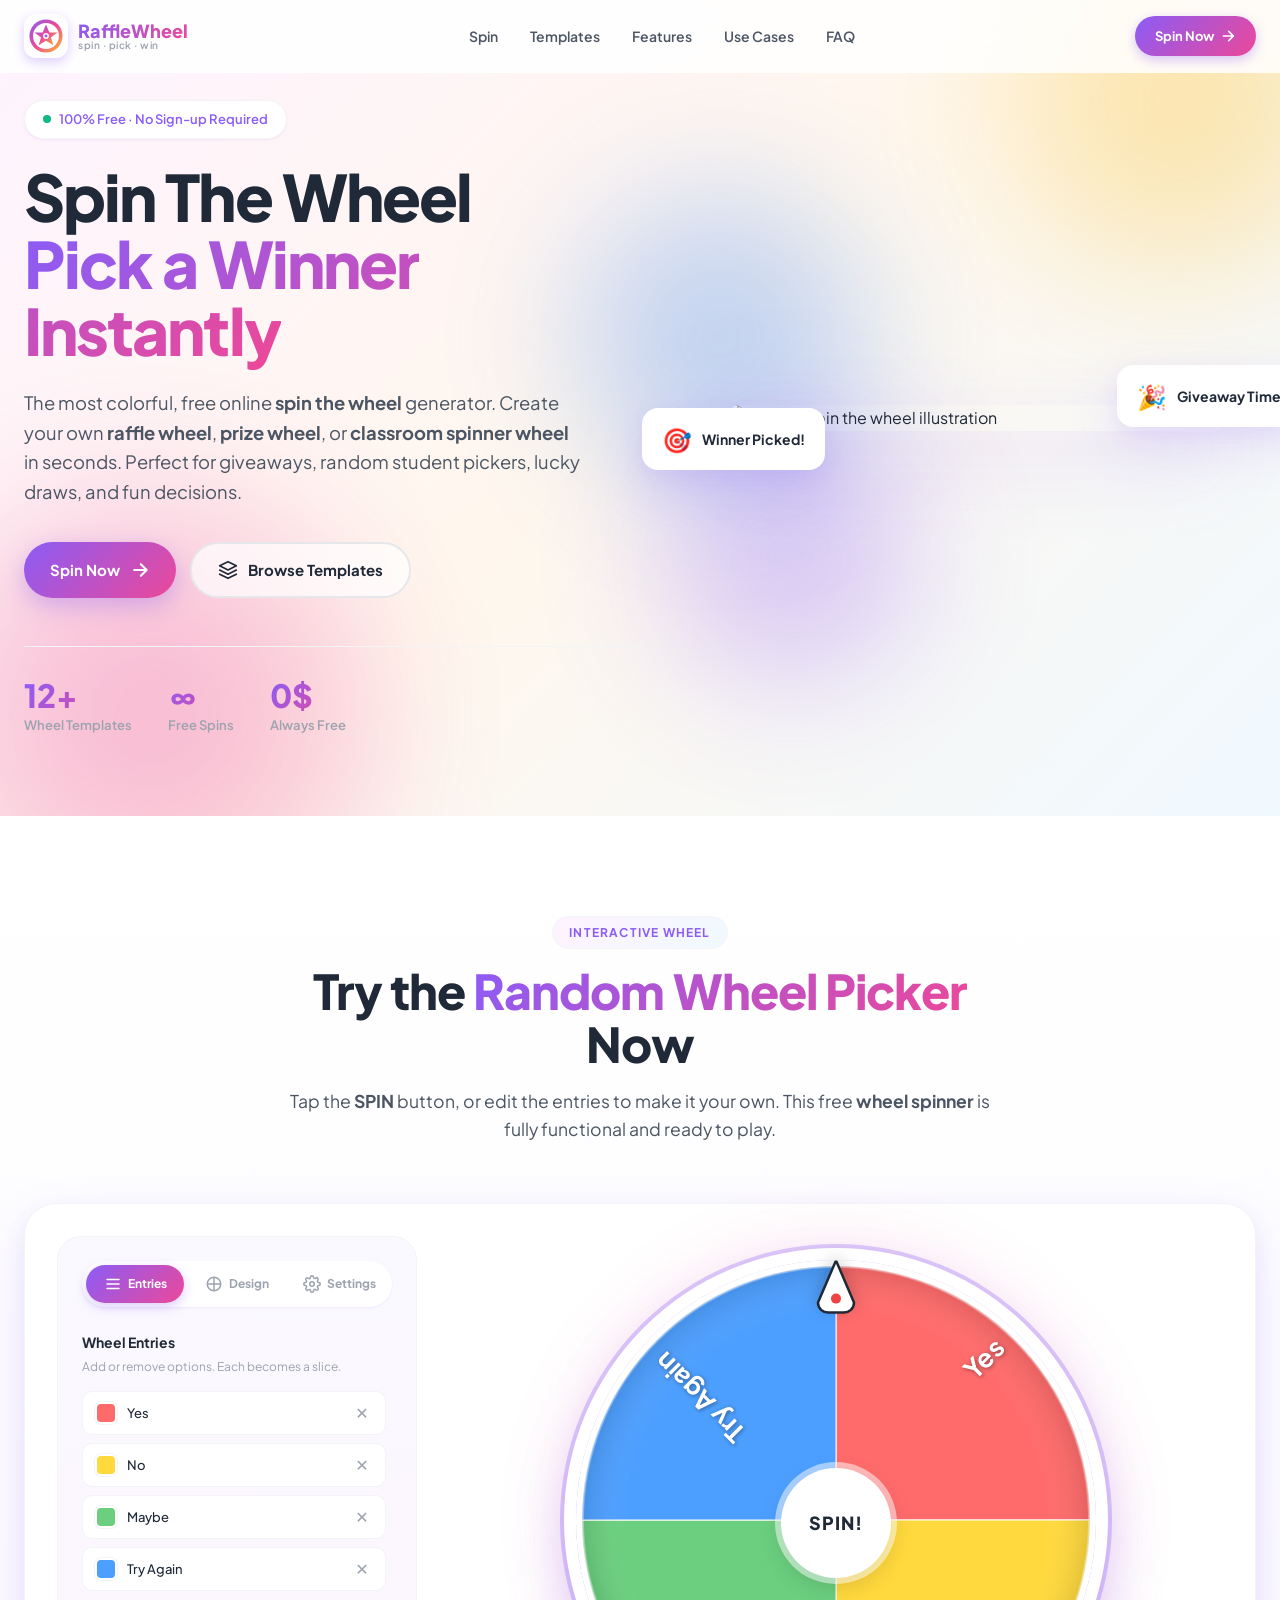
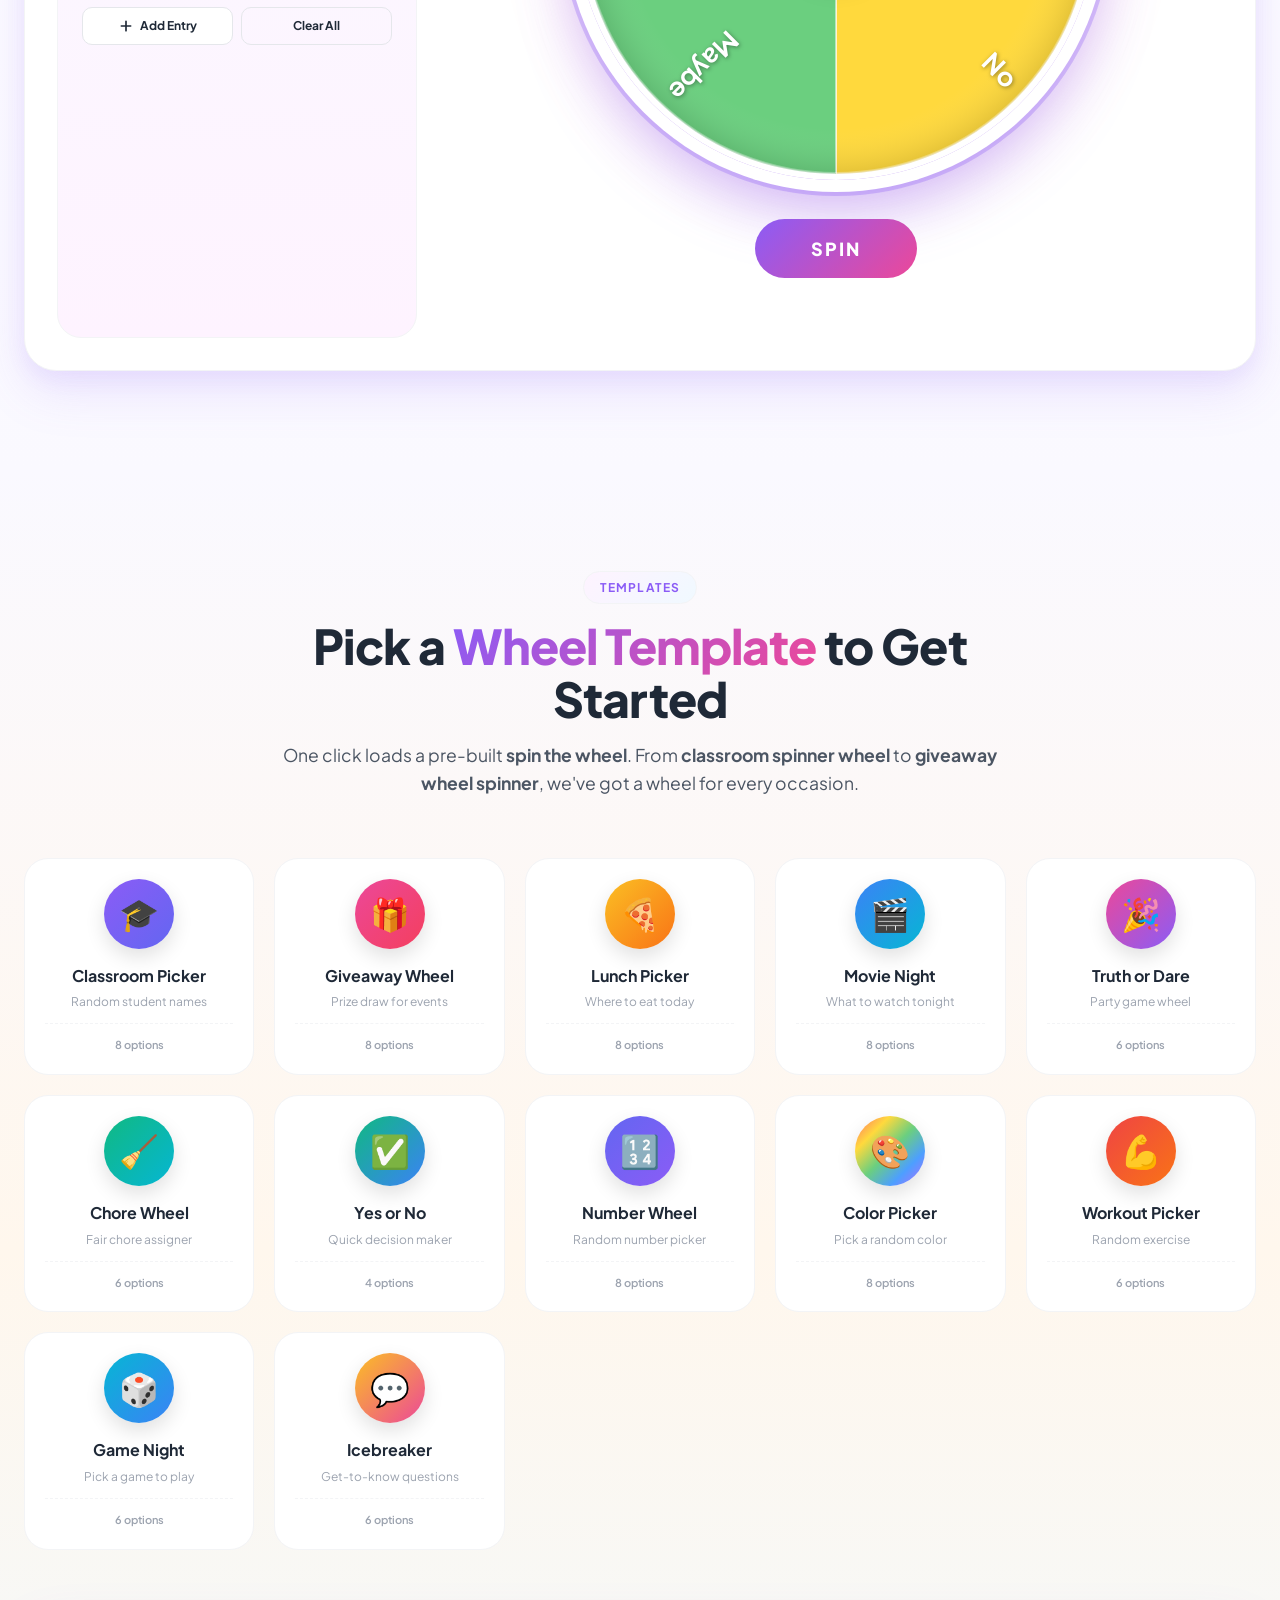
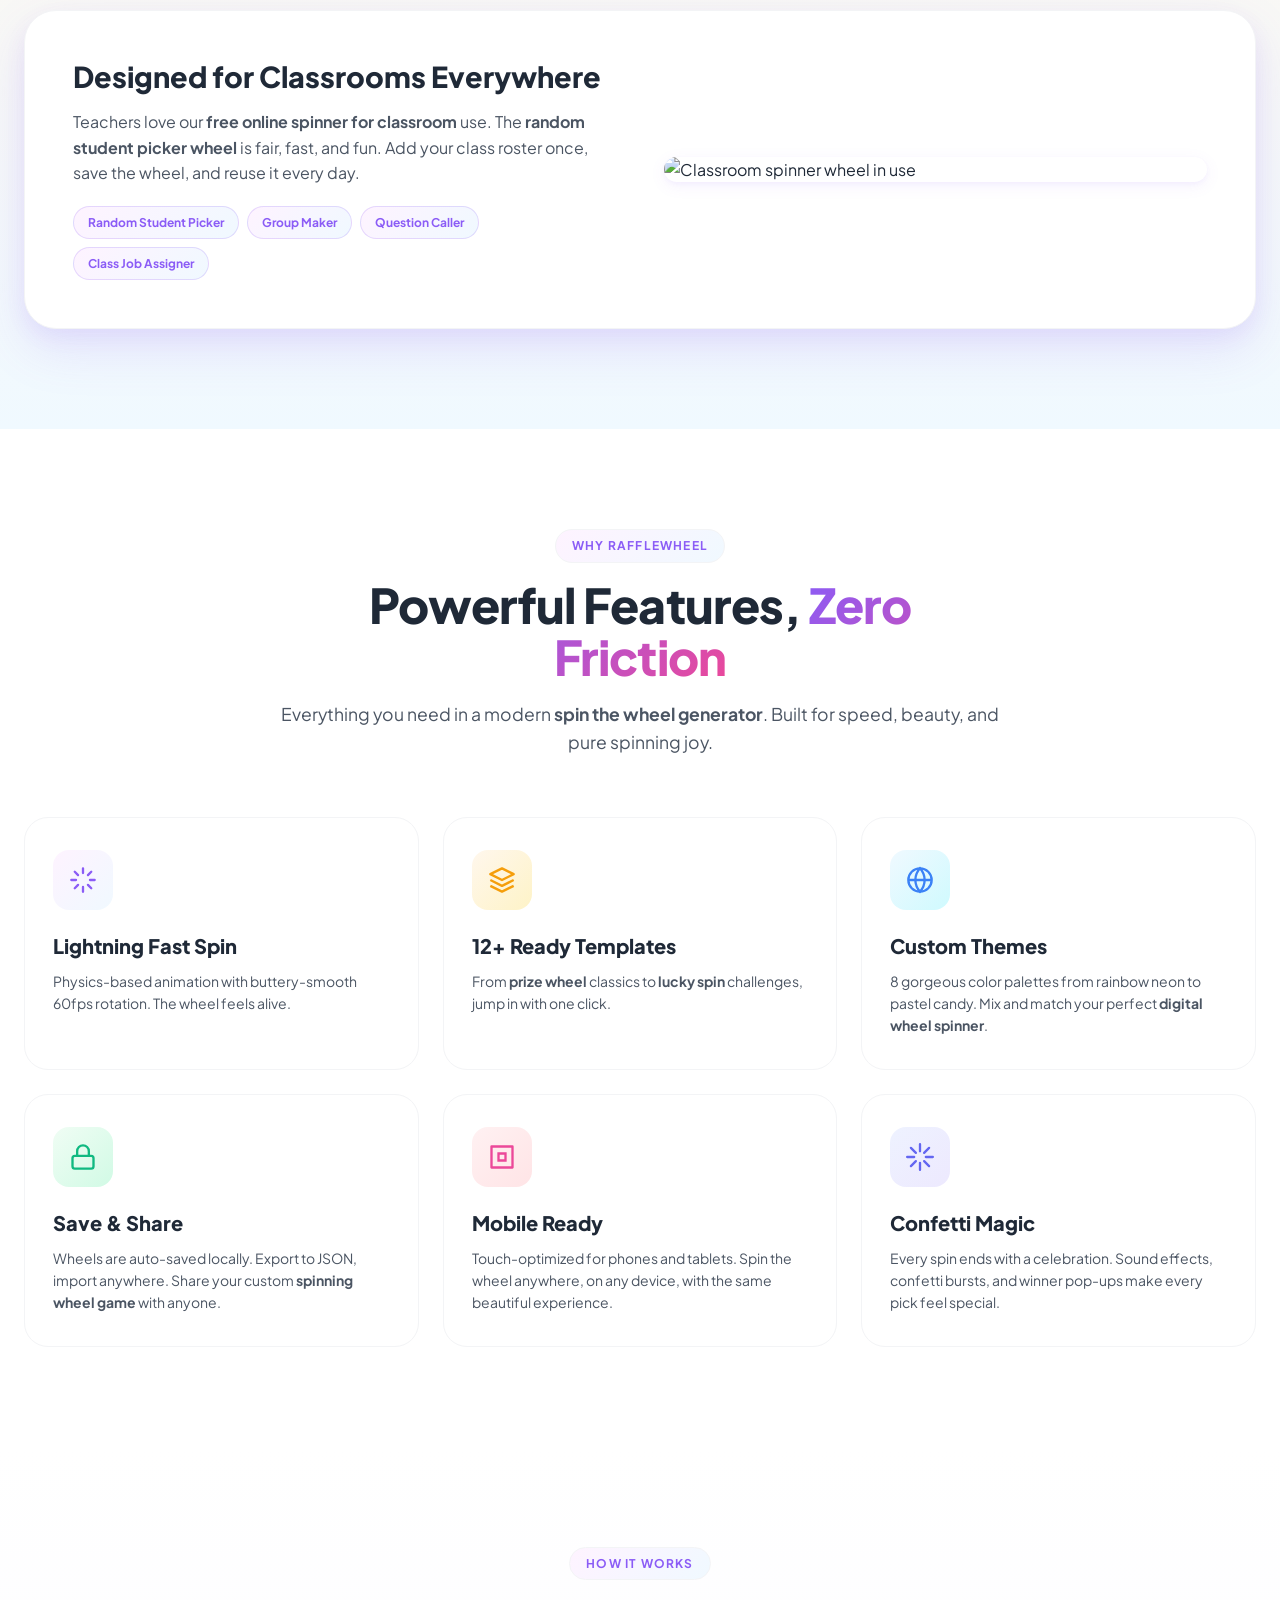
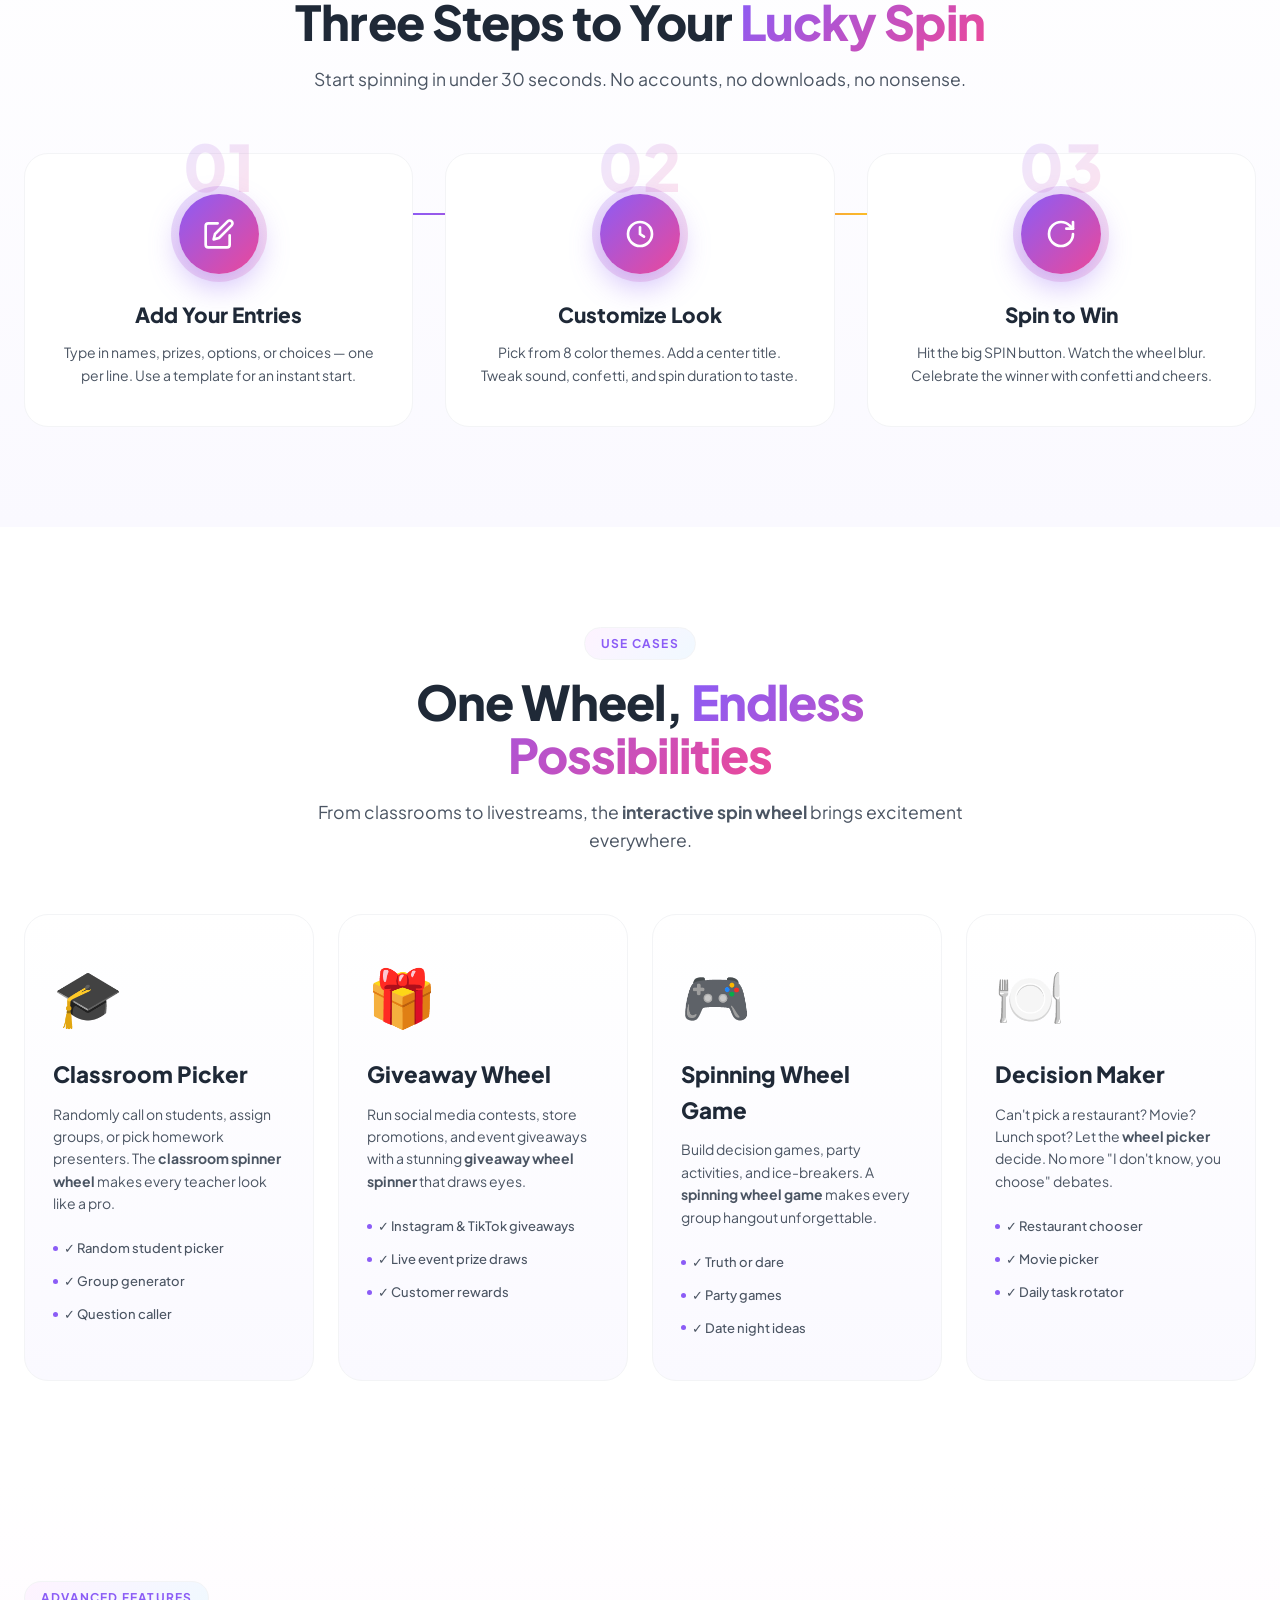
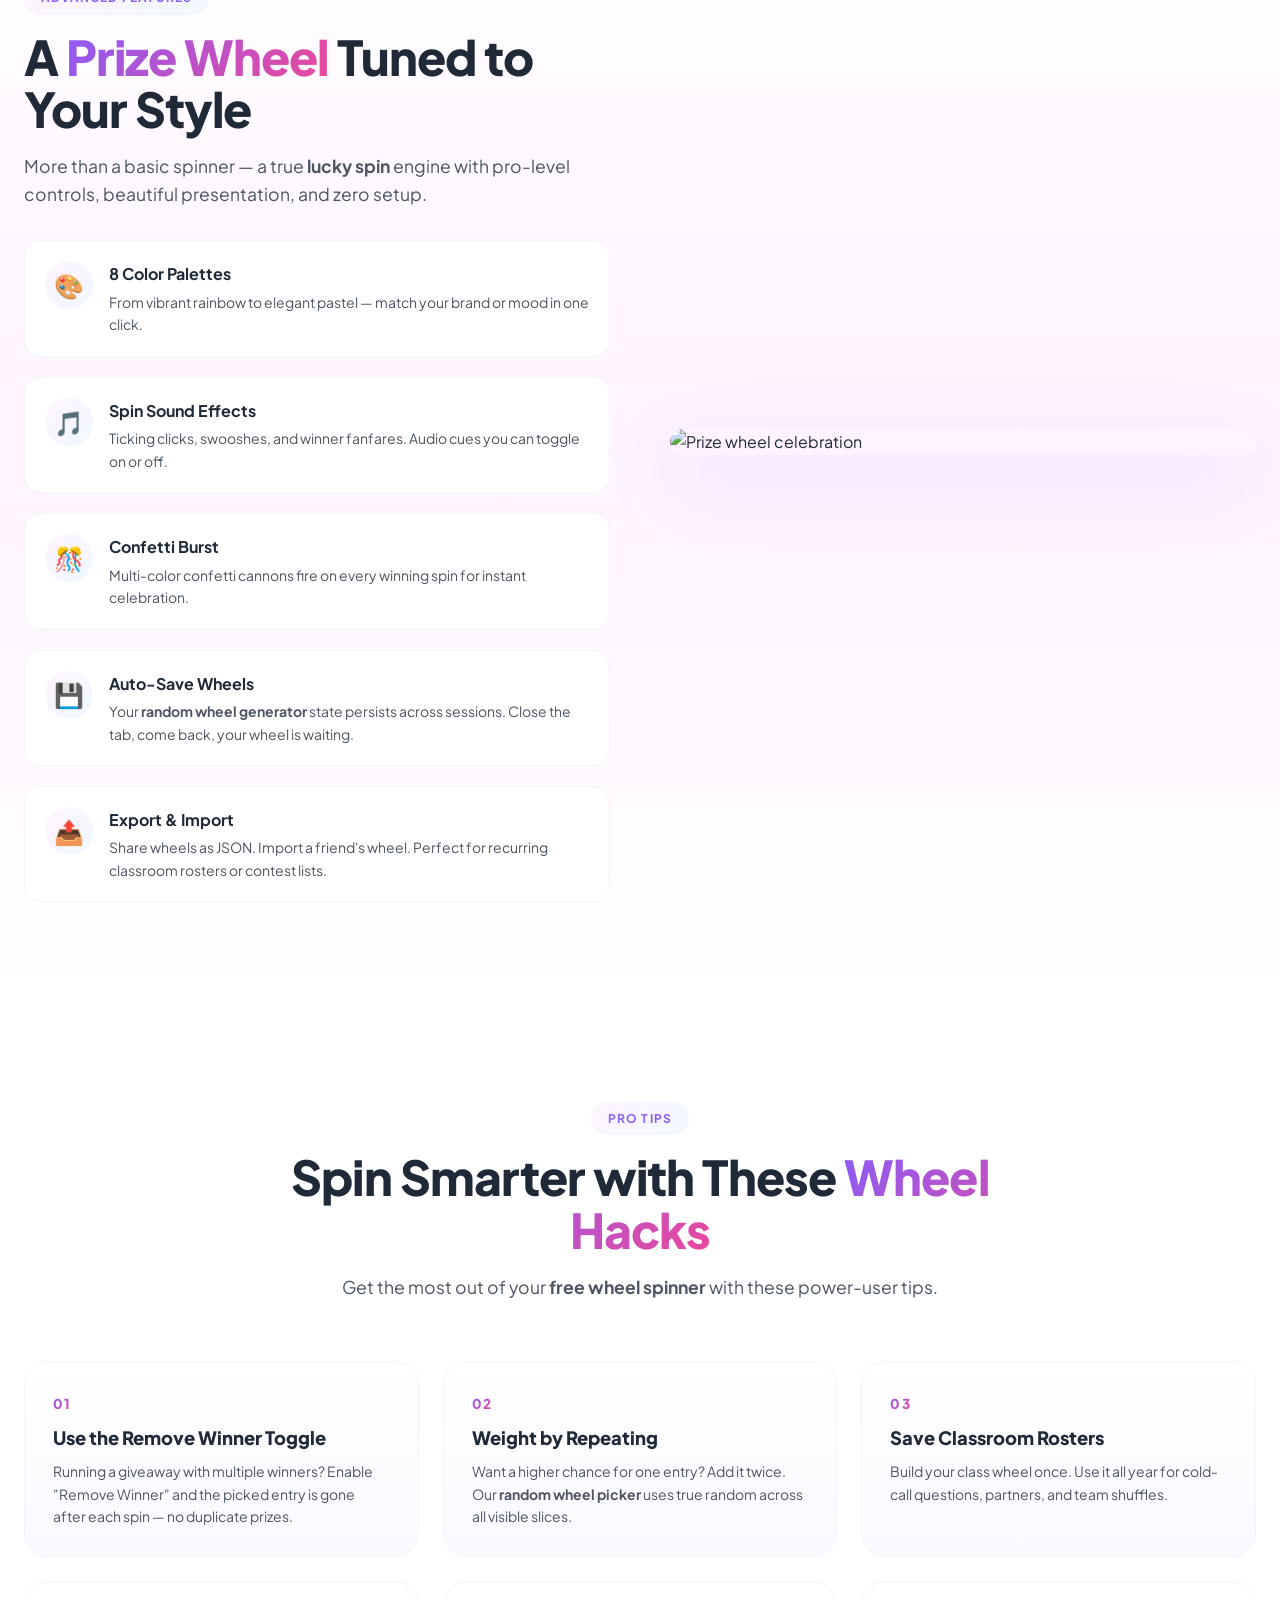
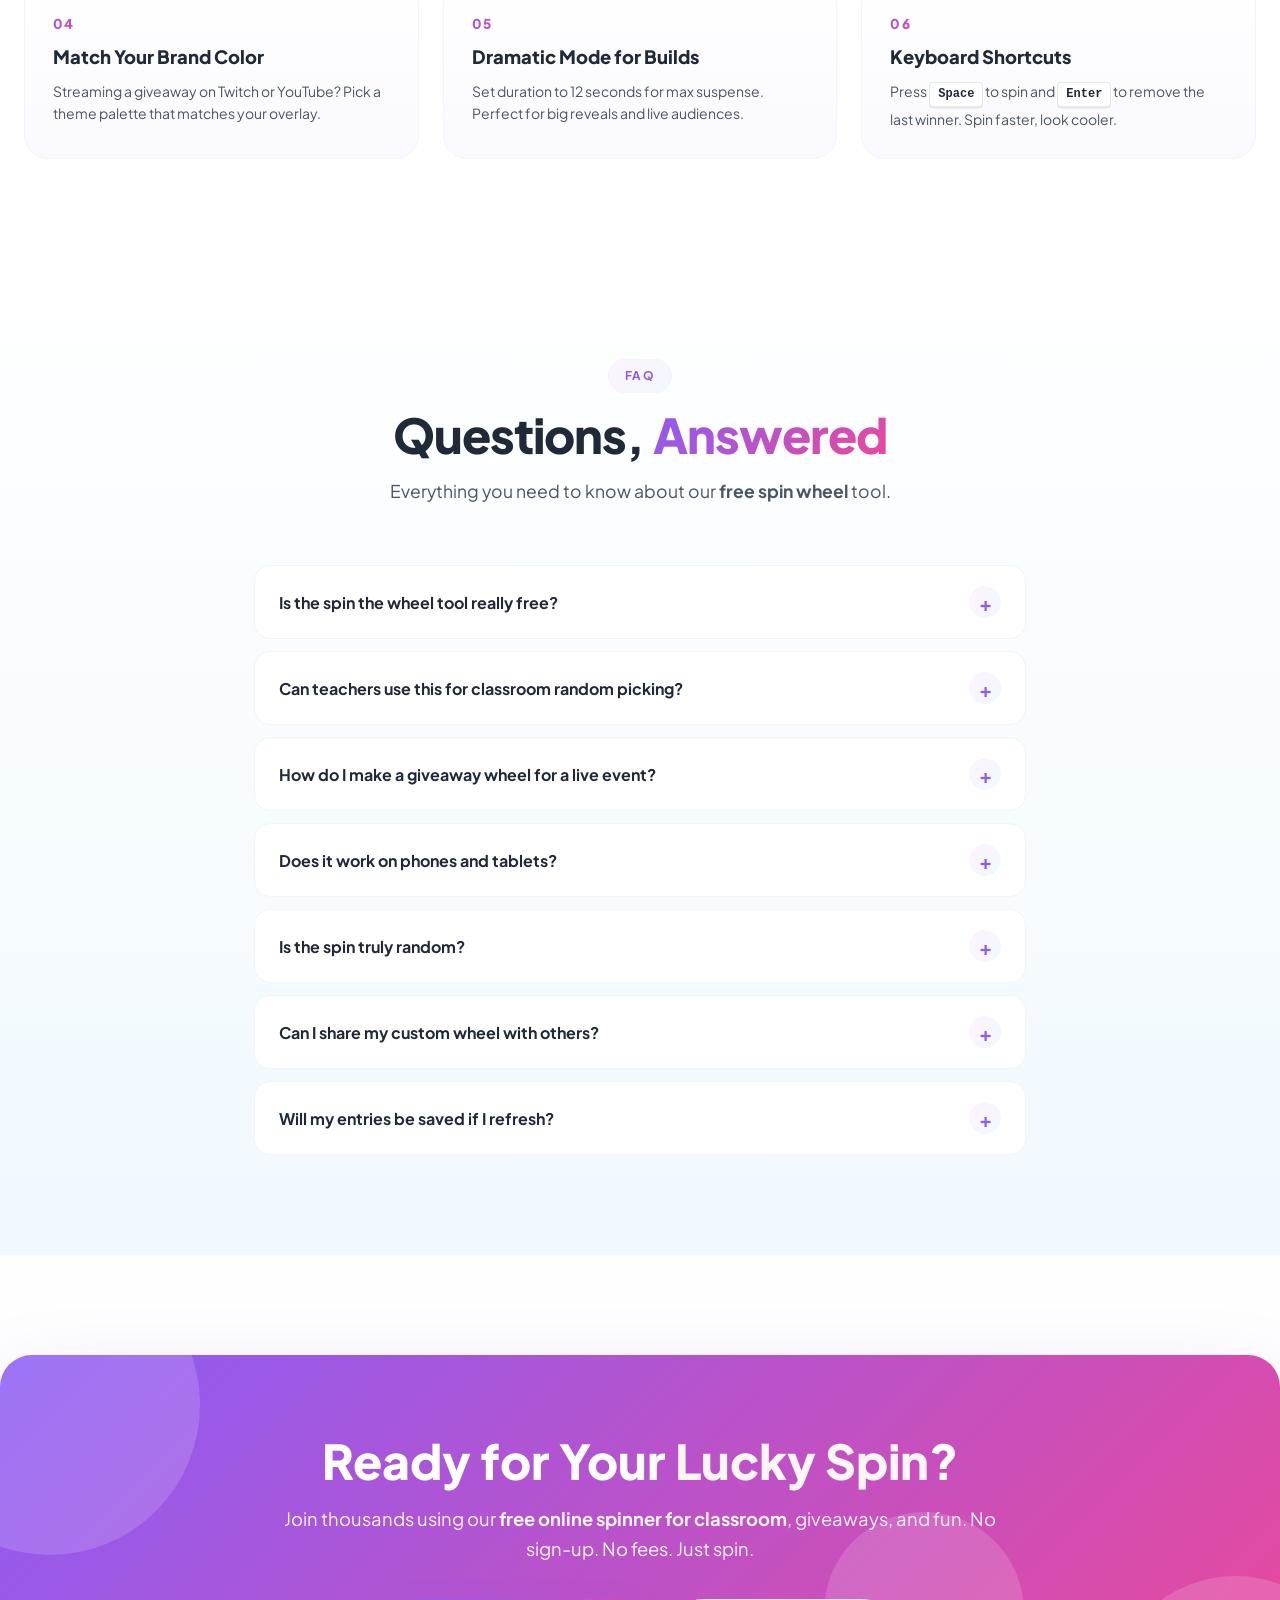
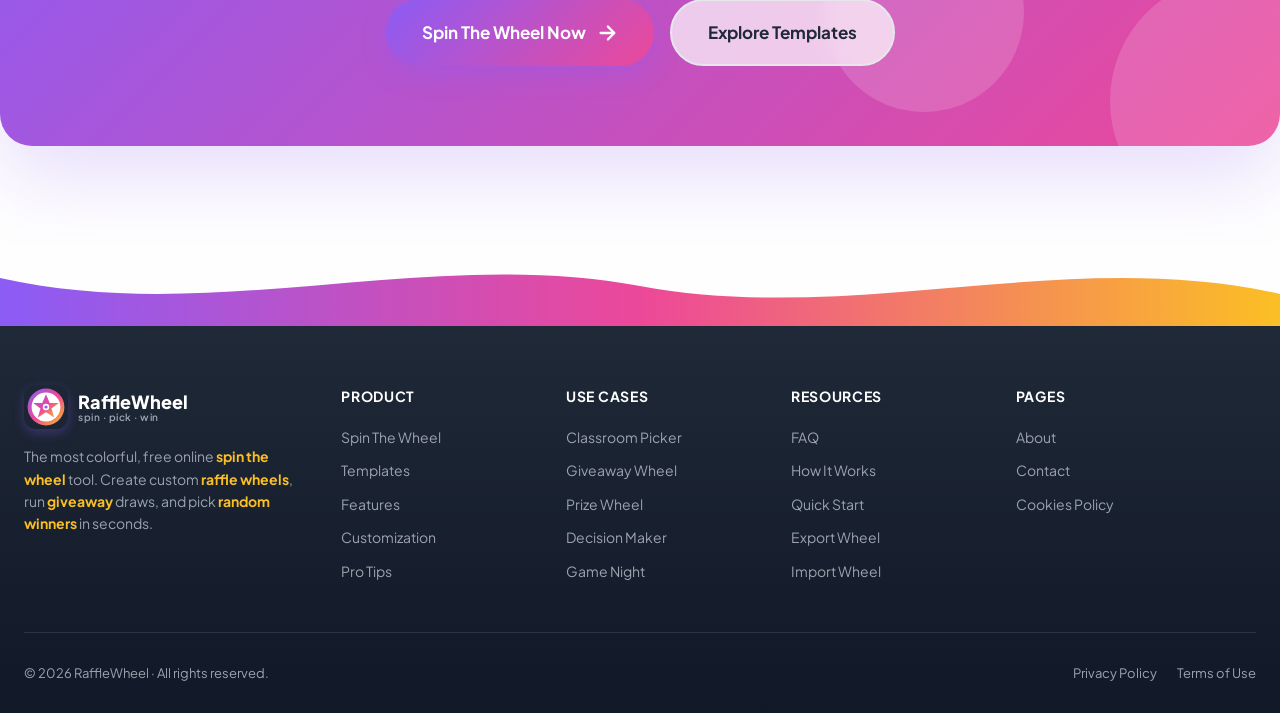
==== commit fc19a2f6: "Update index.html" ====
--- a/index.html
+++ b/index.html
@@ -1,10 +1,19 @@
 <!DOCTYPE html>
 <html lang="en">
 <head>
+    <!-- Google tag (gtag.js) -->
+<script async src="https://www.googletagmanager.com/gtag/js?id=G-THTV6Q12SE"></script>
+<script>
+  window.dataLayer = window.dataLayer || [];
+  function gtag(){dataLayer.push(arguments);}
+  gtag('js', new Date());
+
+  gtag('config', 'G-THTV6Q12SE');
+</script>
     <meta charset="UTF-8">
     <meta name="viewport" content="width=device-width, initial-scale=1.0, maximum-scale=5.0">
     <meta name="theme-color" content="#8b5cf6">
-    <title>Spin The Wheel · Free Online Wheel Spinner & Random Picker | RaffleWheel</title>
+    <title>Spin The Wheel · Free Online Wheel Spinner | Raffle Wheel</title>
     <meta name="description" content="Free online spin the wheel, raffle wheel, and random wheel picker. Create custom wheels for classrooms, giveaways, prize draws, and decision making. Free wheel spinner with no sign-up.">
     <meta name="keywords" content="raffle wheel, spin the wheel, classroom spinner wheel, random student picker wheel, free online spinner for classroom, interactive spin wheel, random wheel generator, spin the wheel generator, random wheel picker, wheel picker, free spin wheel, free wheel spinner, spin wheel game, spinning wheel game, giveaway wheel spinner, prize wheel, digital wheel spinner, lucky spin">
     <meta name="author" content="RaffleWheel">
@@ -26,7 +35,7 @@
     <meta name="twitter:image" content="https://rafflewheel.github.io/images/wheel-hero.svg">
 
     <!-- Favicon -->
-    <link rel="icon" type="image/svg+xml" href="data:image/svg+xml,%3Csvg xmlns='http://www.w3.org/2000/svg' viewBox='0 0 100 100'%3E%3Ccircle cx='50' cy='50' r='45' fill='%238b5cf6'/%3E%3Ccircle cx='50' cy='50' r='35' fill='%23ec4899'/%3E%3Ccircle cx='50' cy='50' r='10' fill='%23fbbf24'/%3E%3C/svg%3E">
+    <link rel="icon" type="image/png" sizes="32x32" href="/favicon.png">
 
     <!-- Preconnect -->
     <link rel="preconnect" href="https://fonts.googleapis.com">
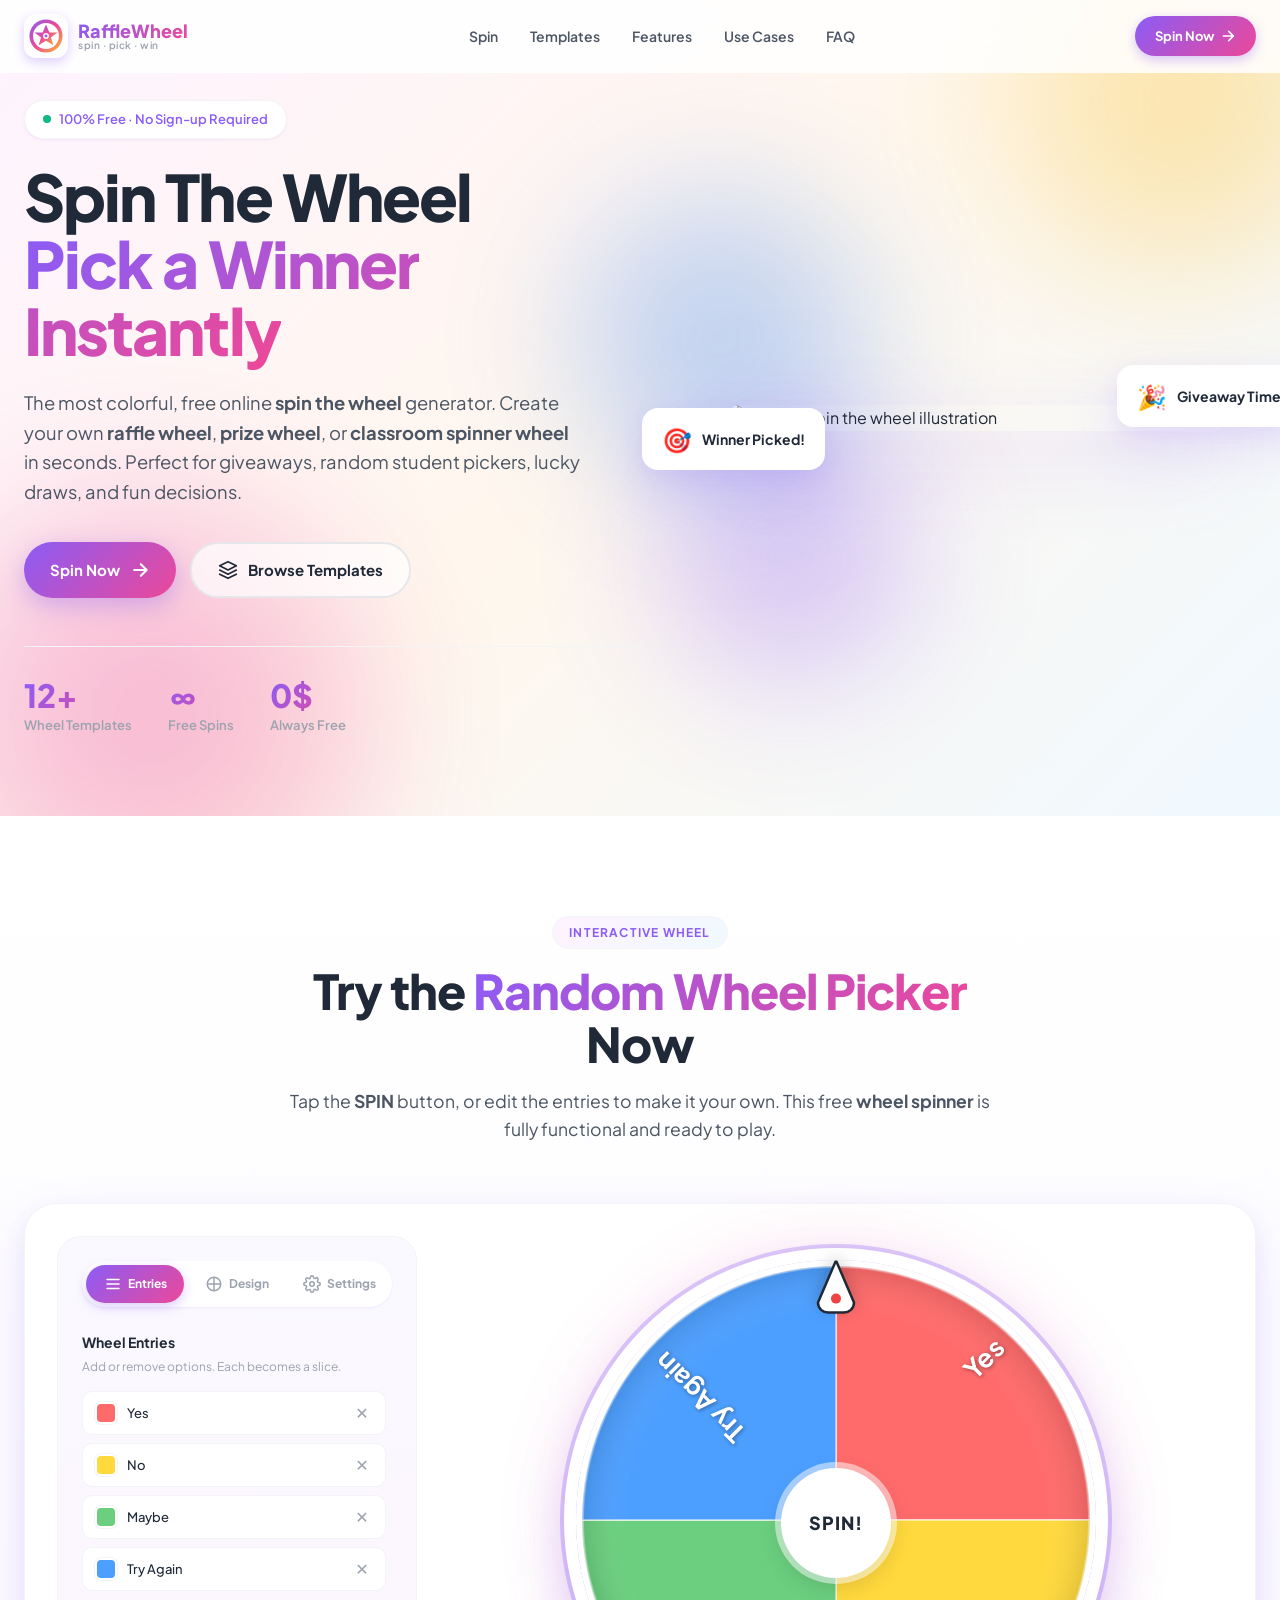
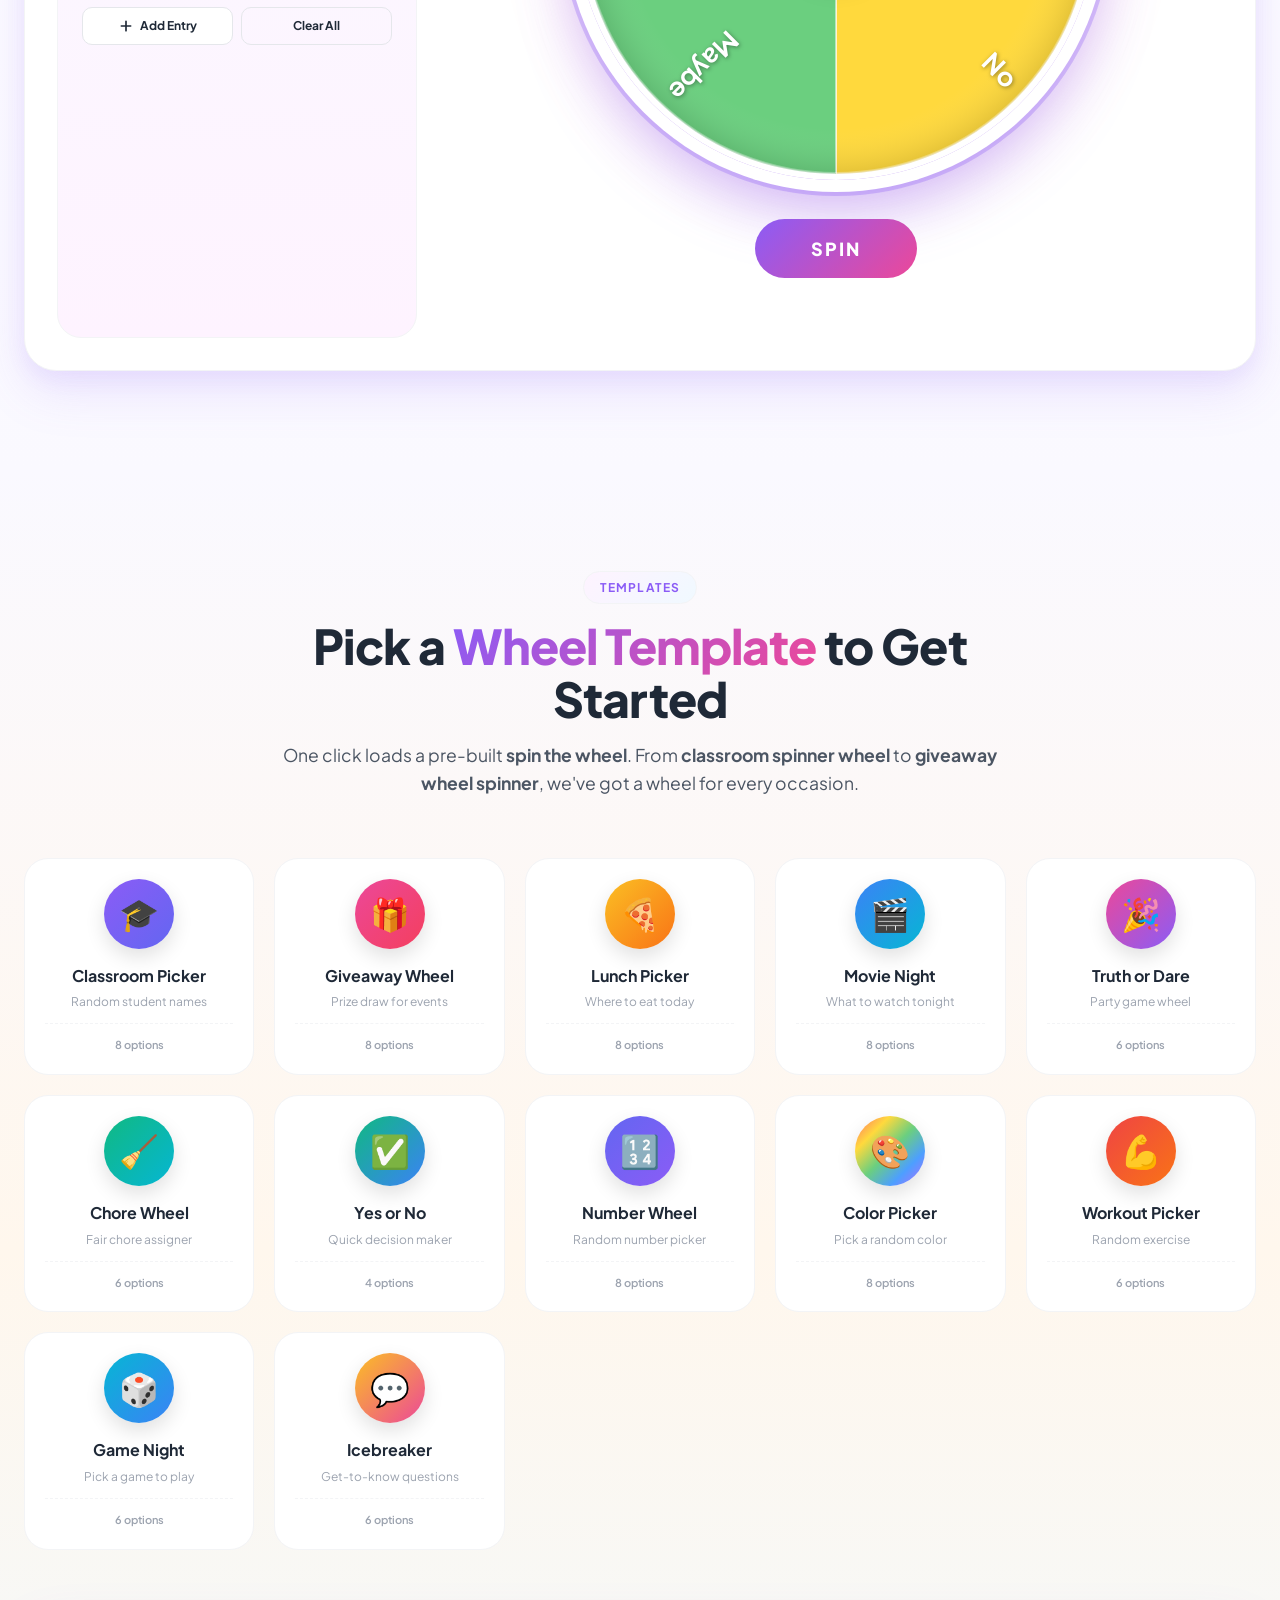
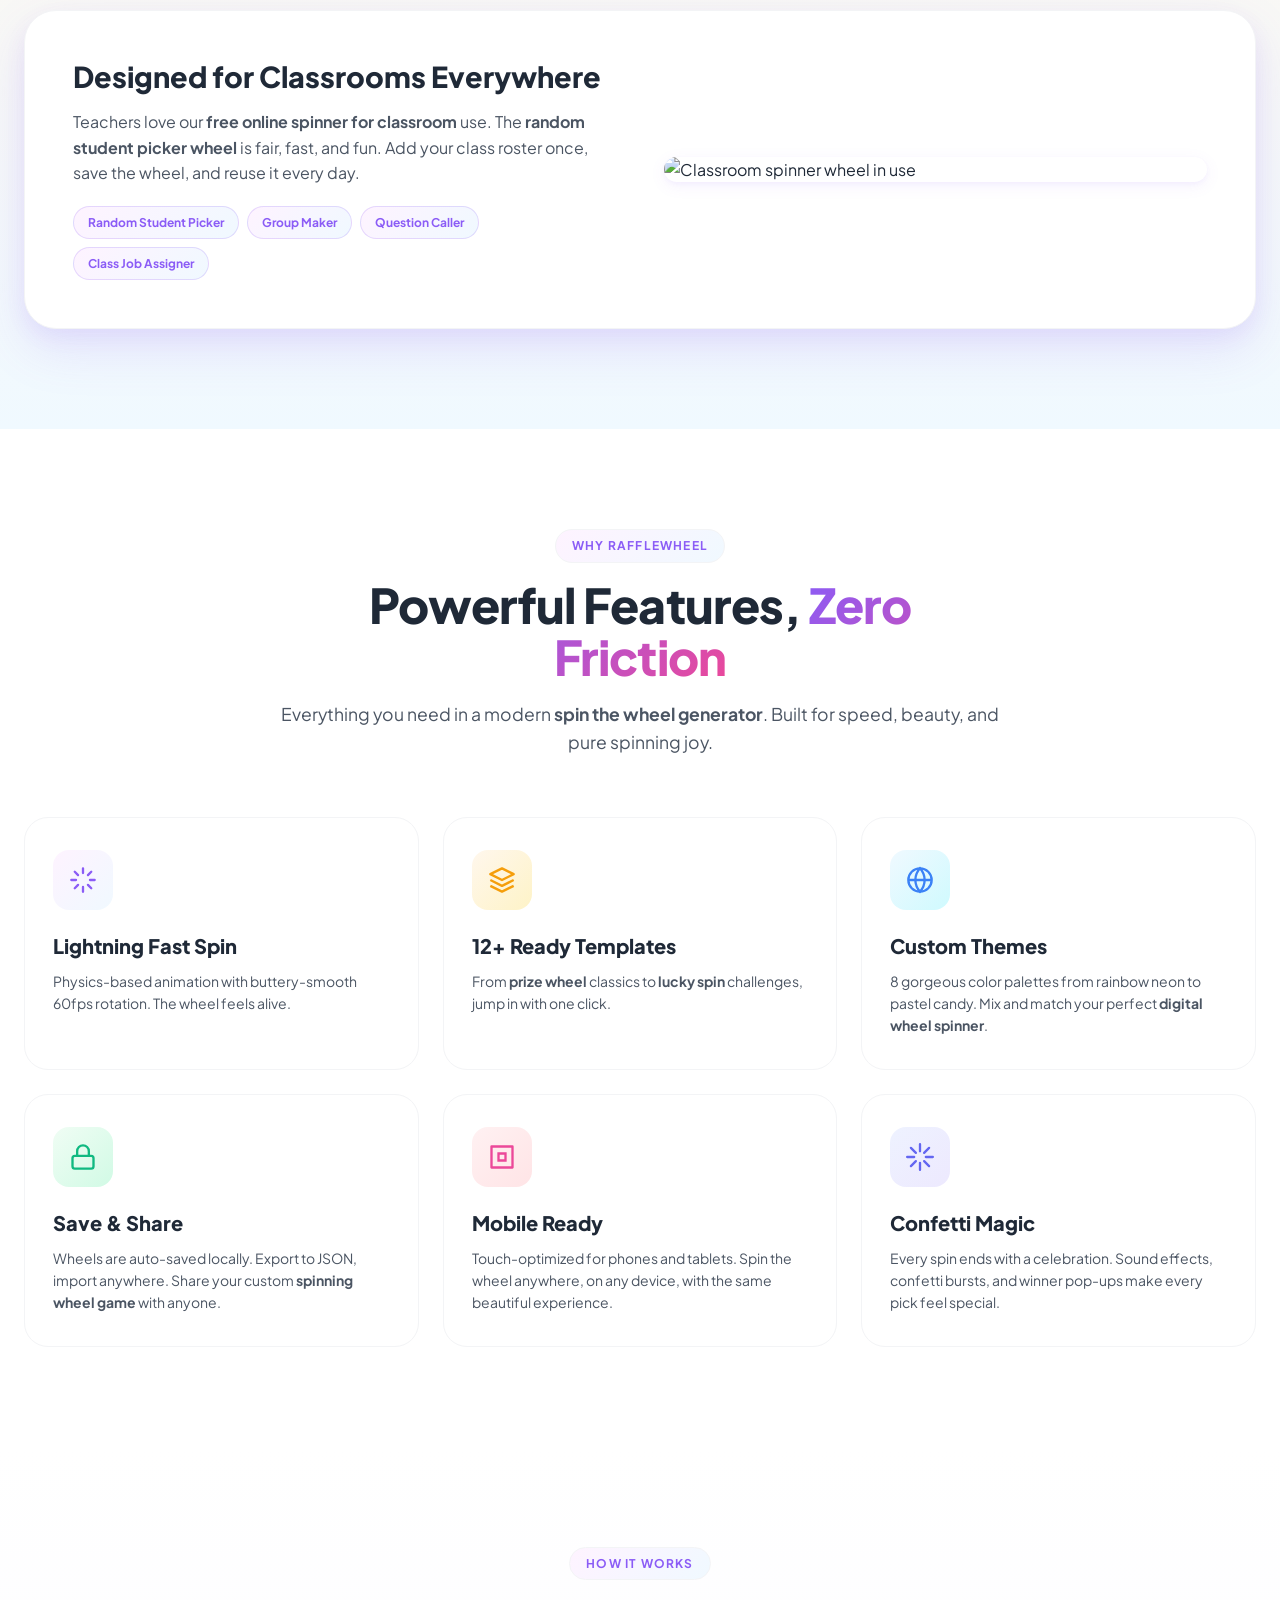
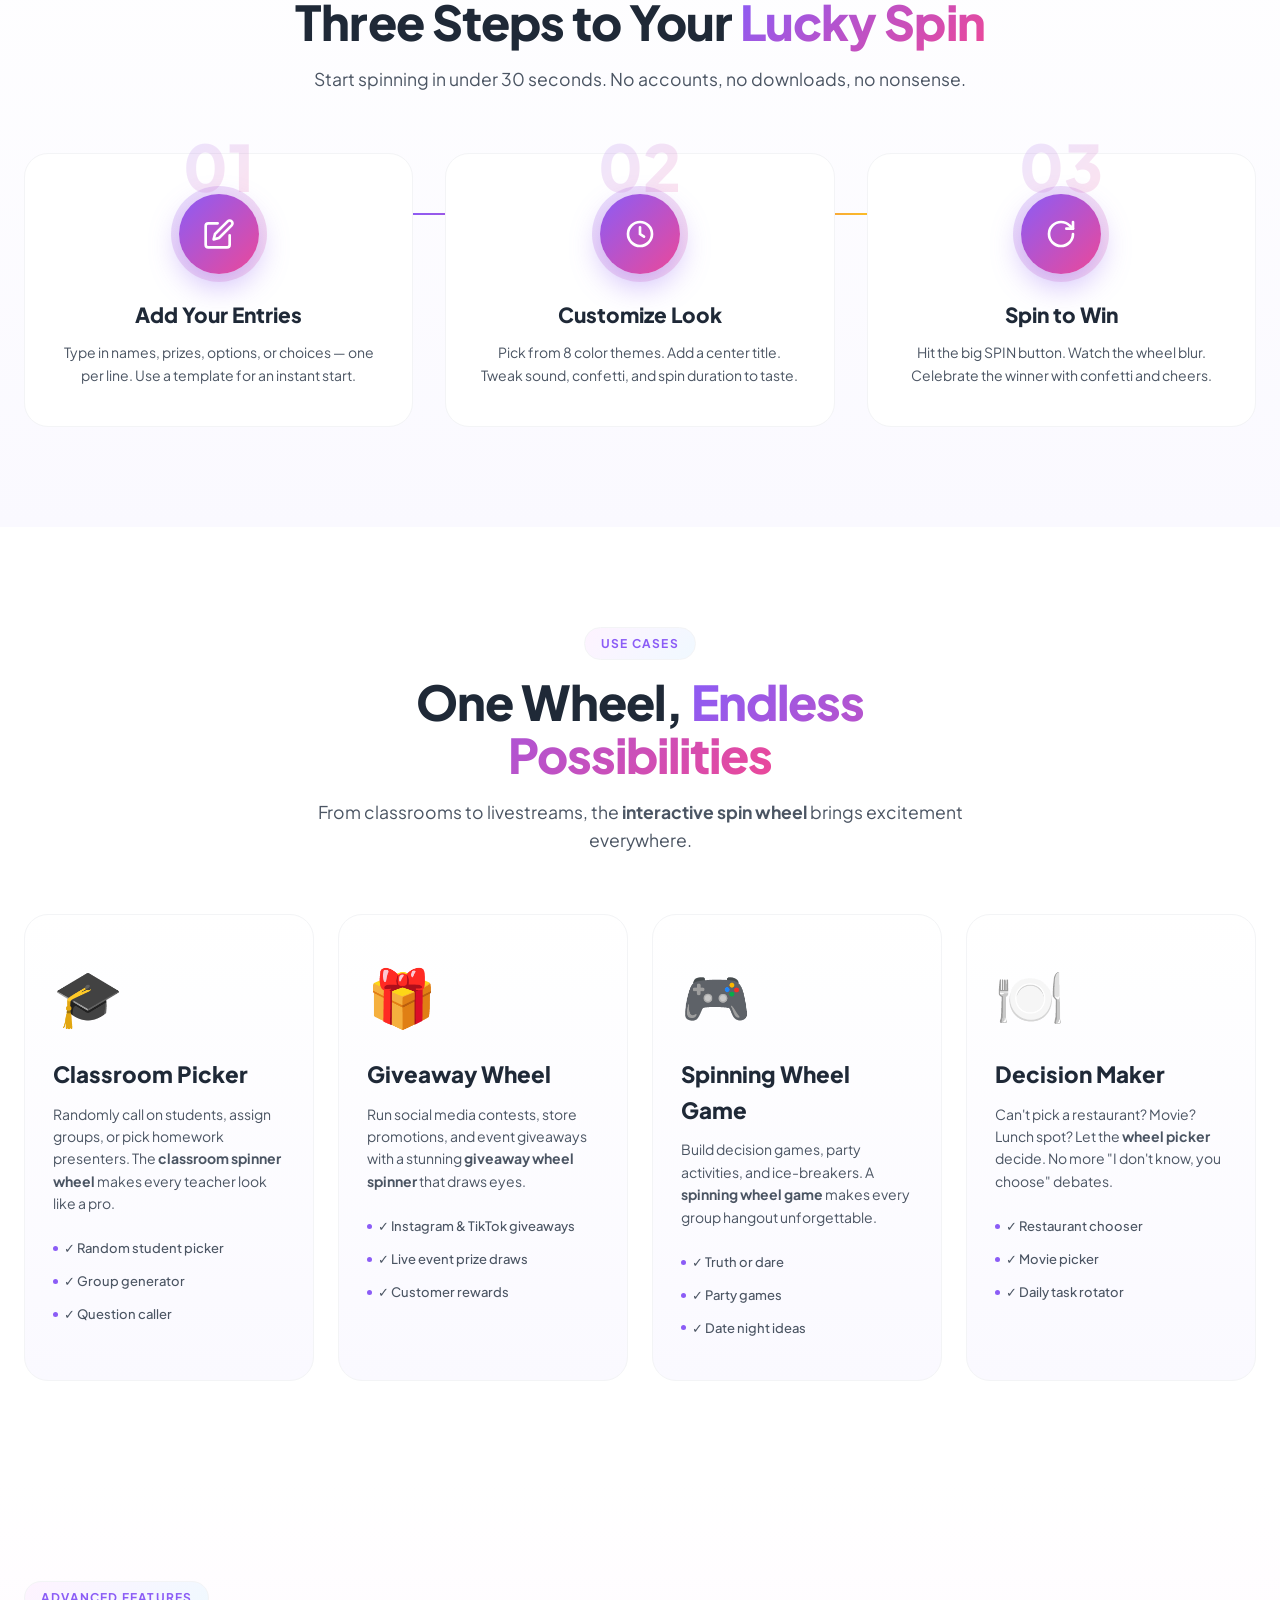
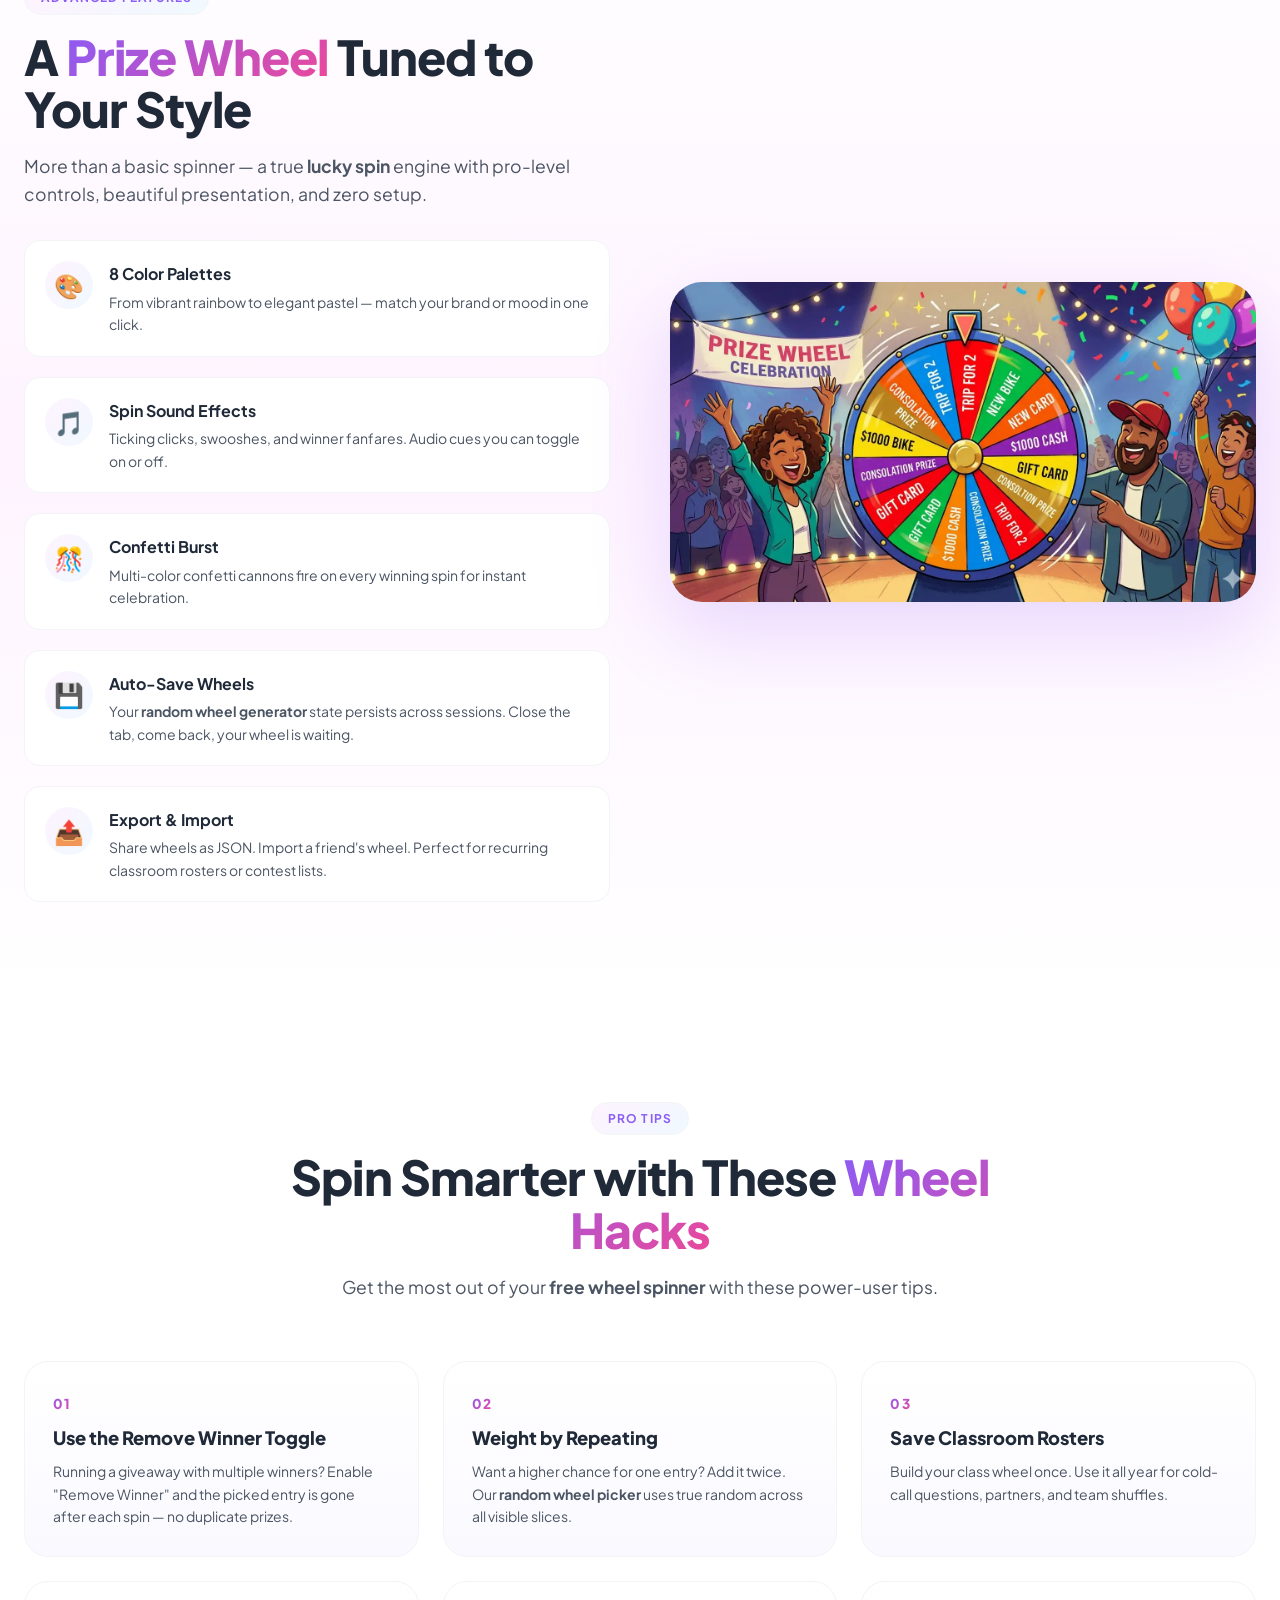
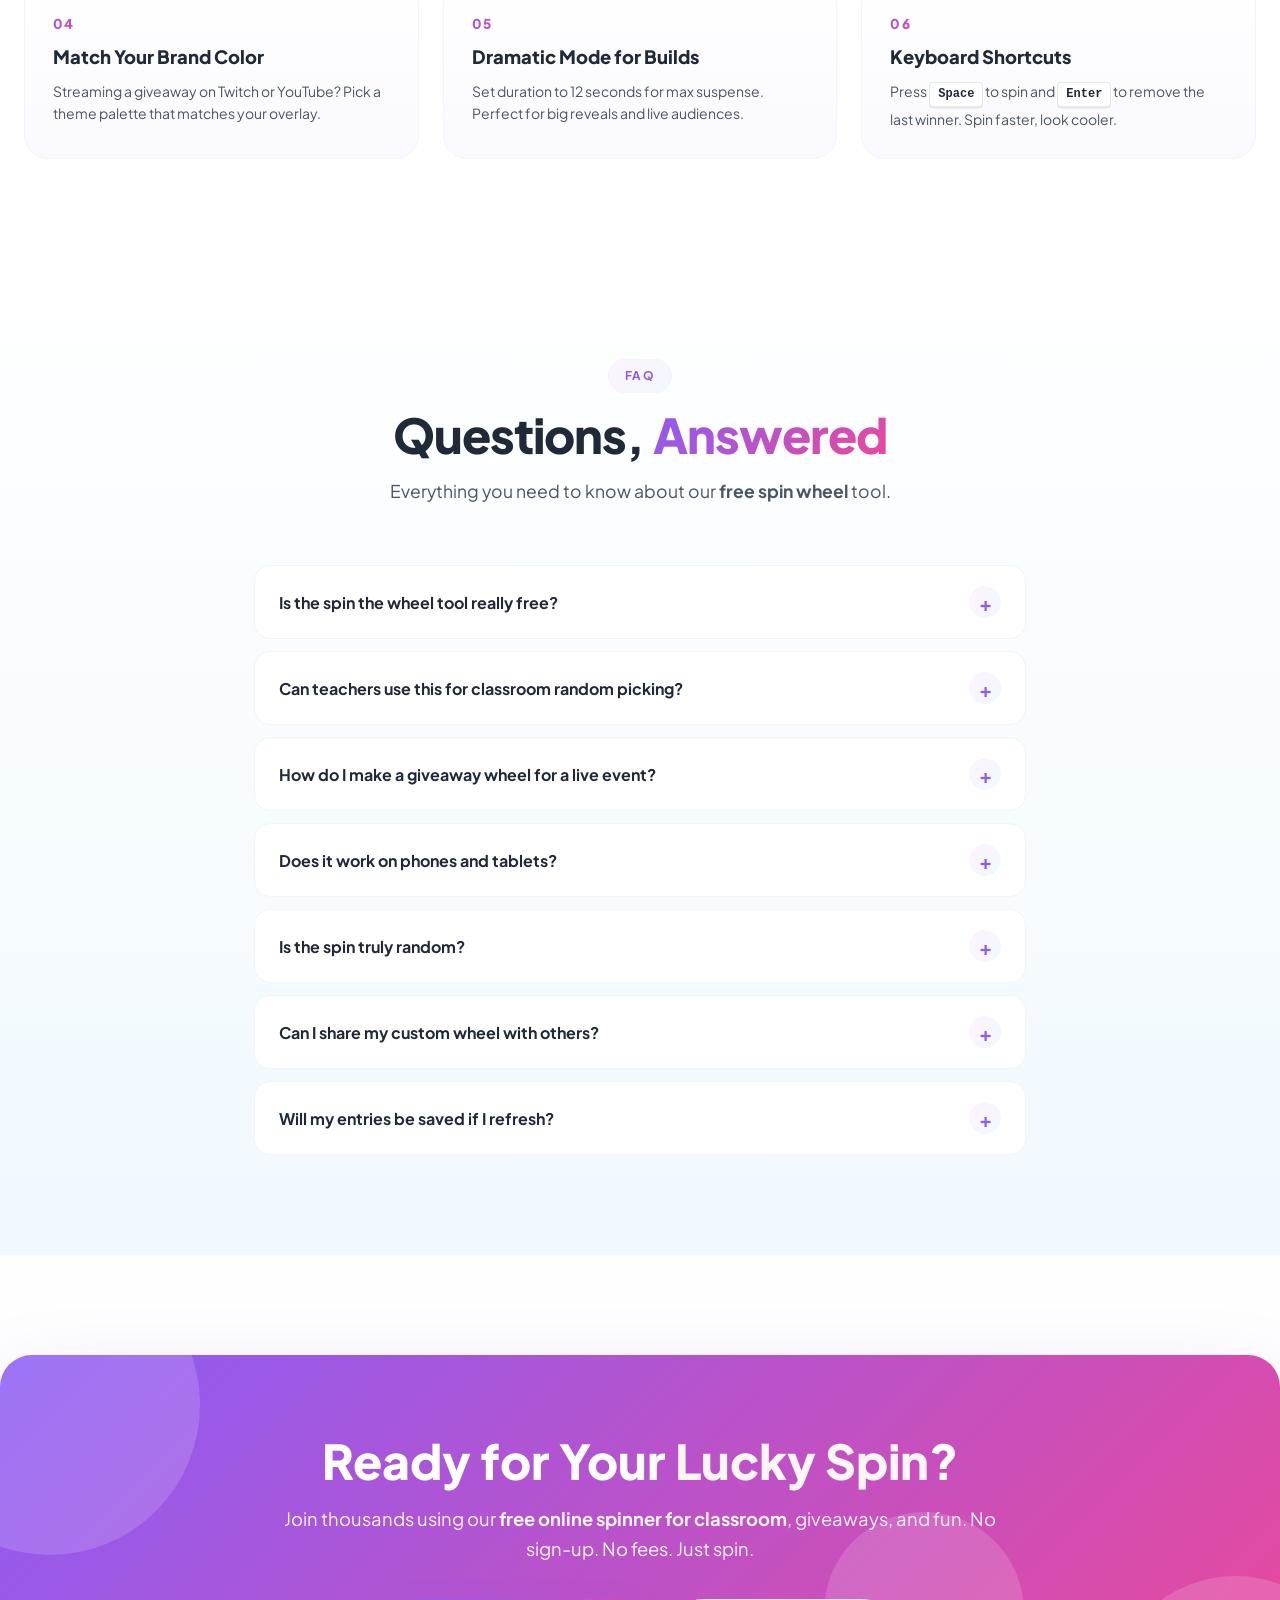
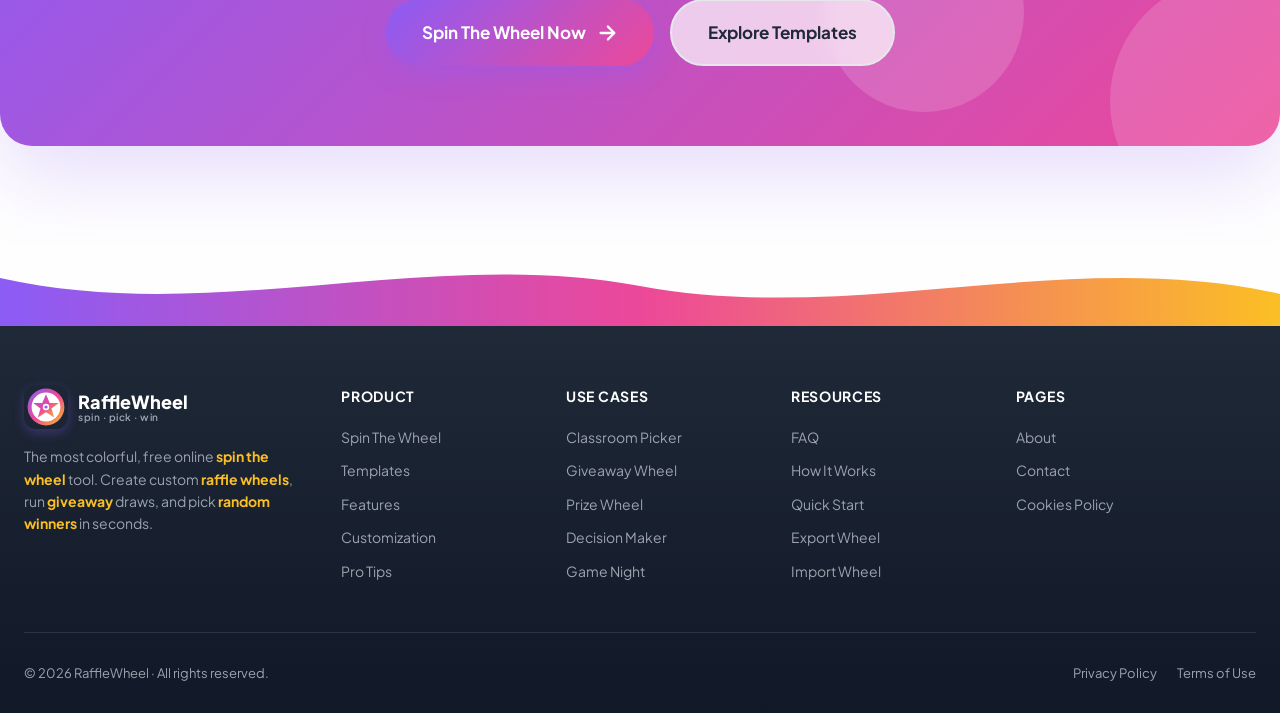
==== commit 67487d72: "Update index.html" ====
--- a/index.html
+++ b/index.html
@@ -612,7 +612,7 @@
                     </div>
                 </div>
                 <div class="customize-image">
-                    <img src="images/celebration.svg" alt="Prize wheel celebration" loading="lazy">
+                    <img src="images/celebration.webp" alt="Prize wheel celebration" loading="lazy">
                 </div>
             </div>
         </section>
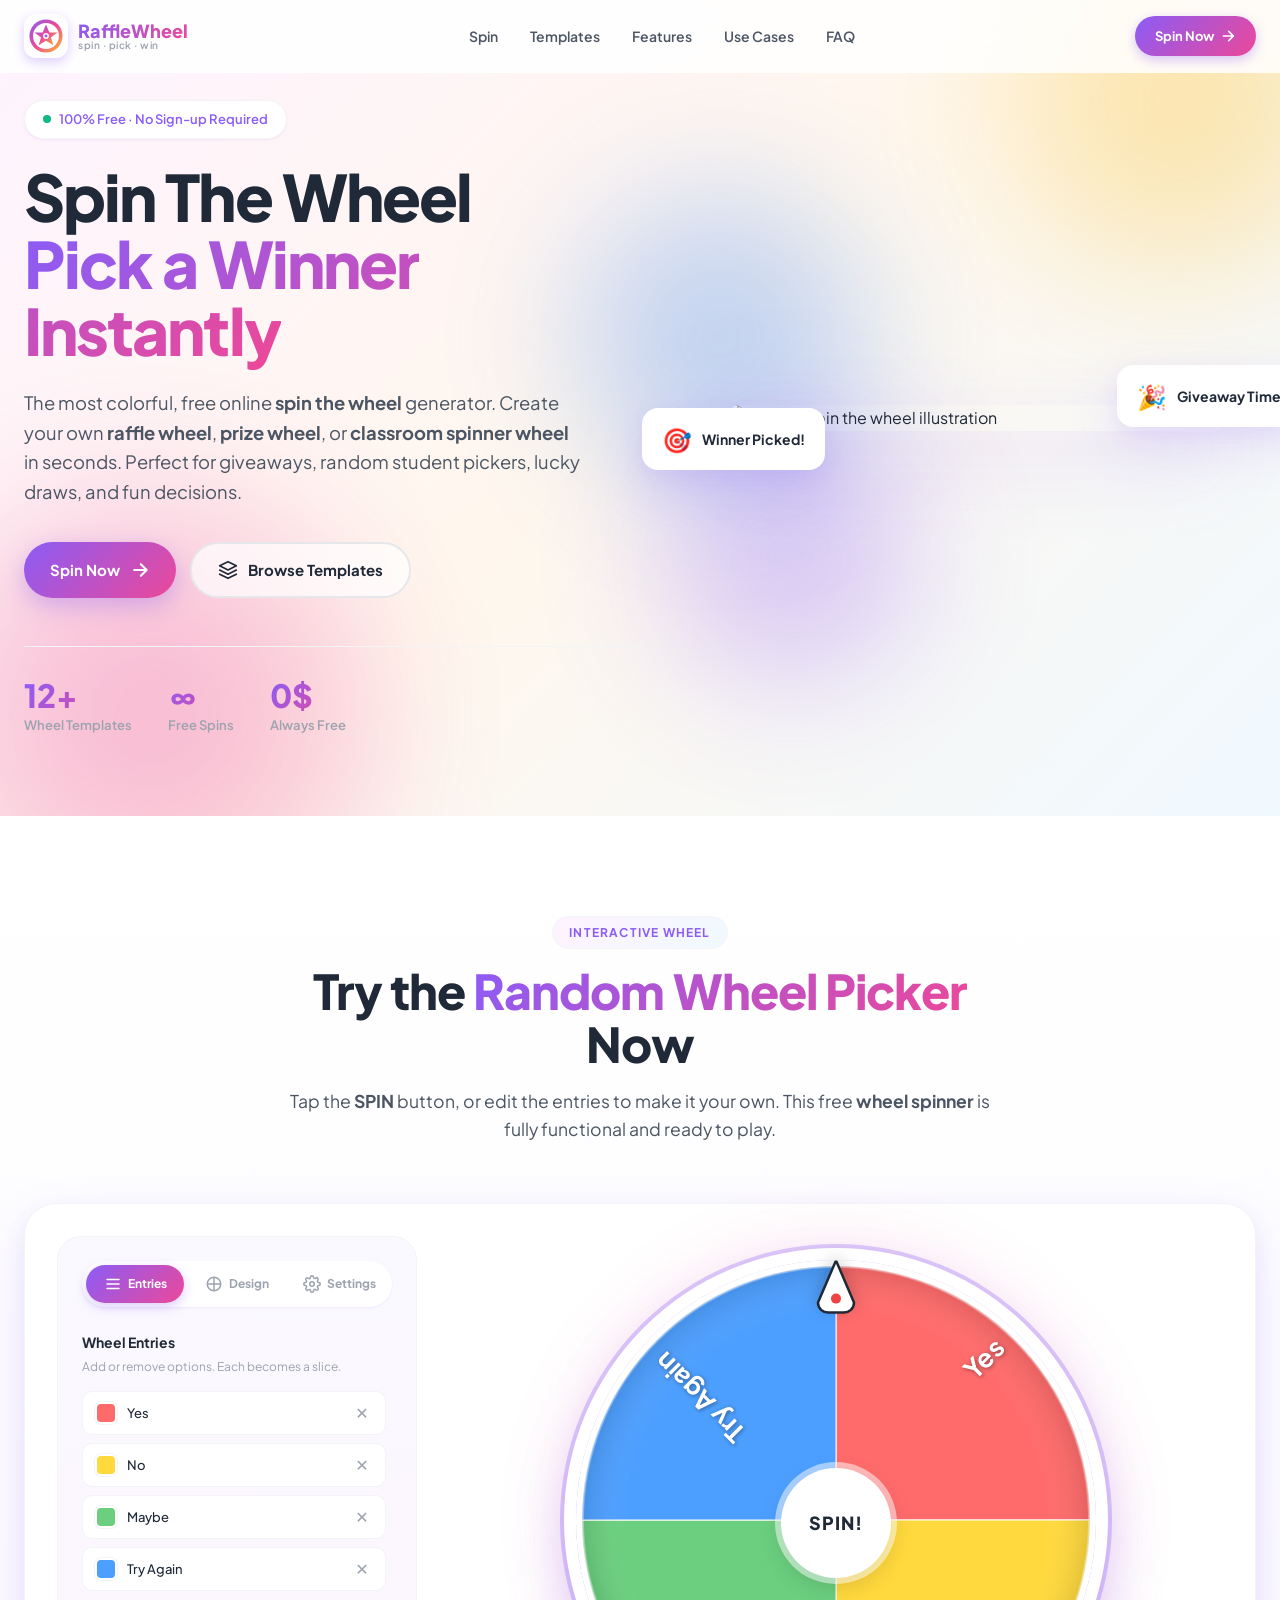
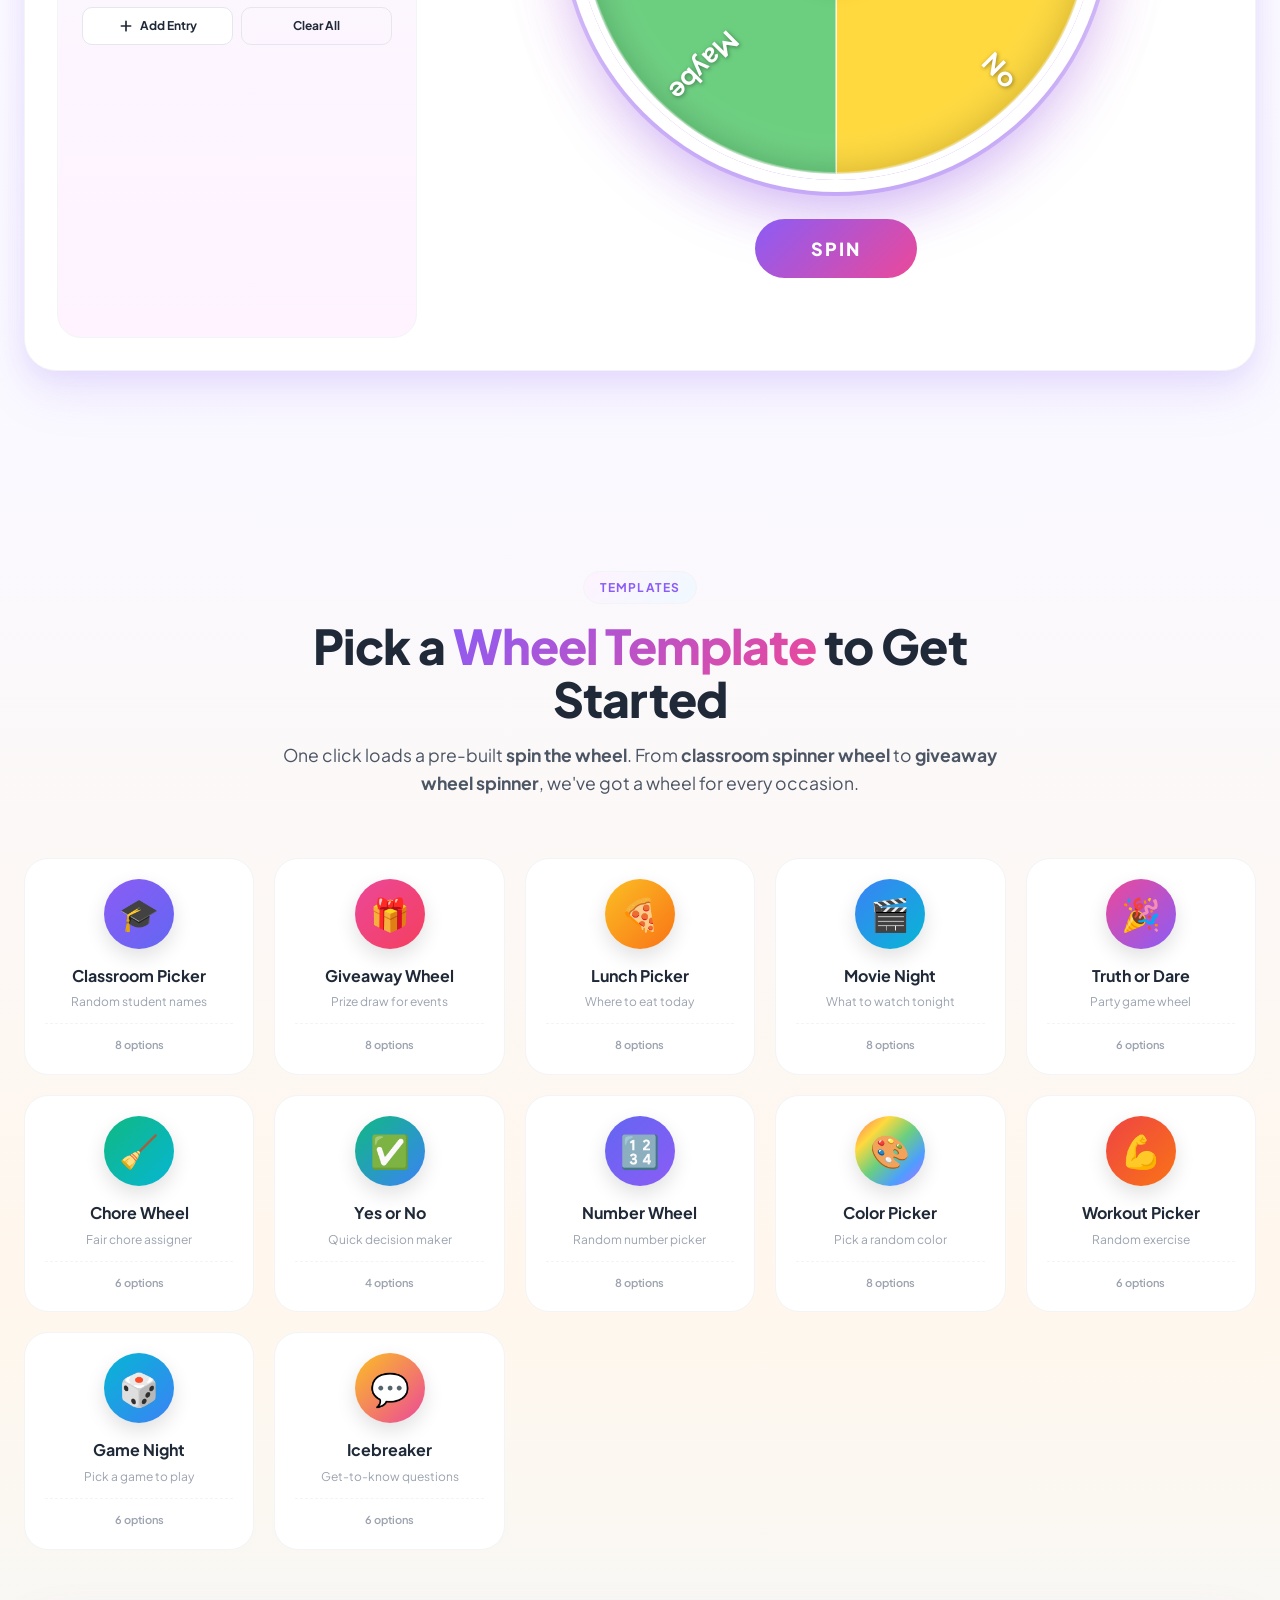
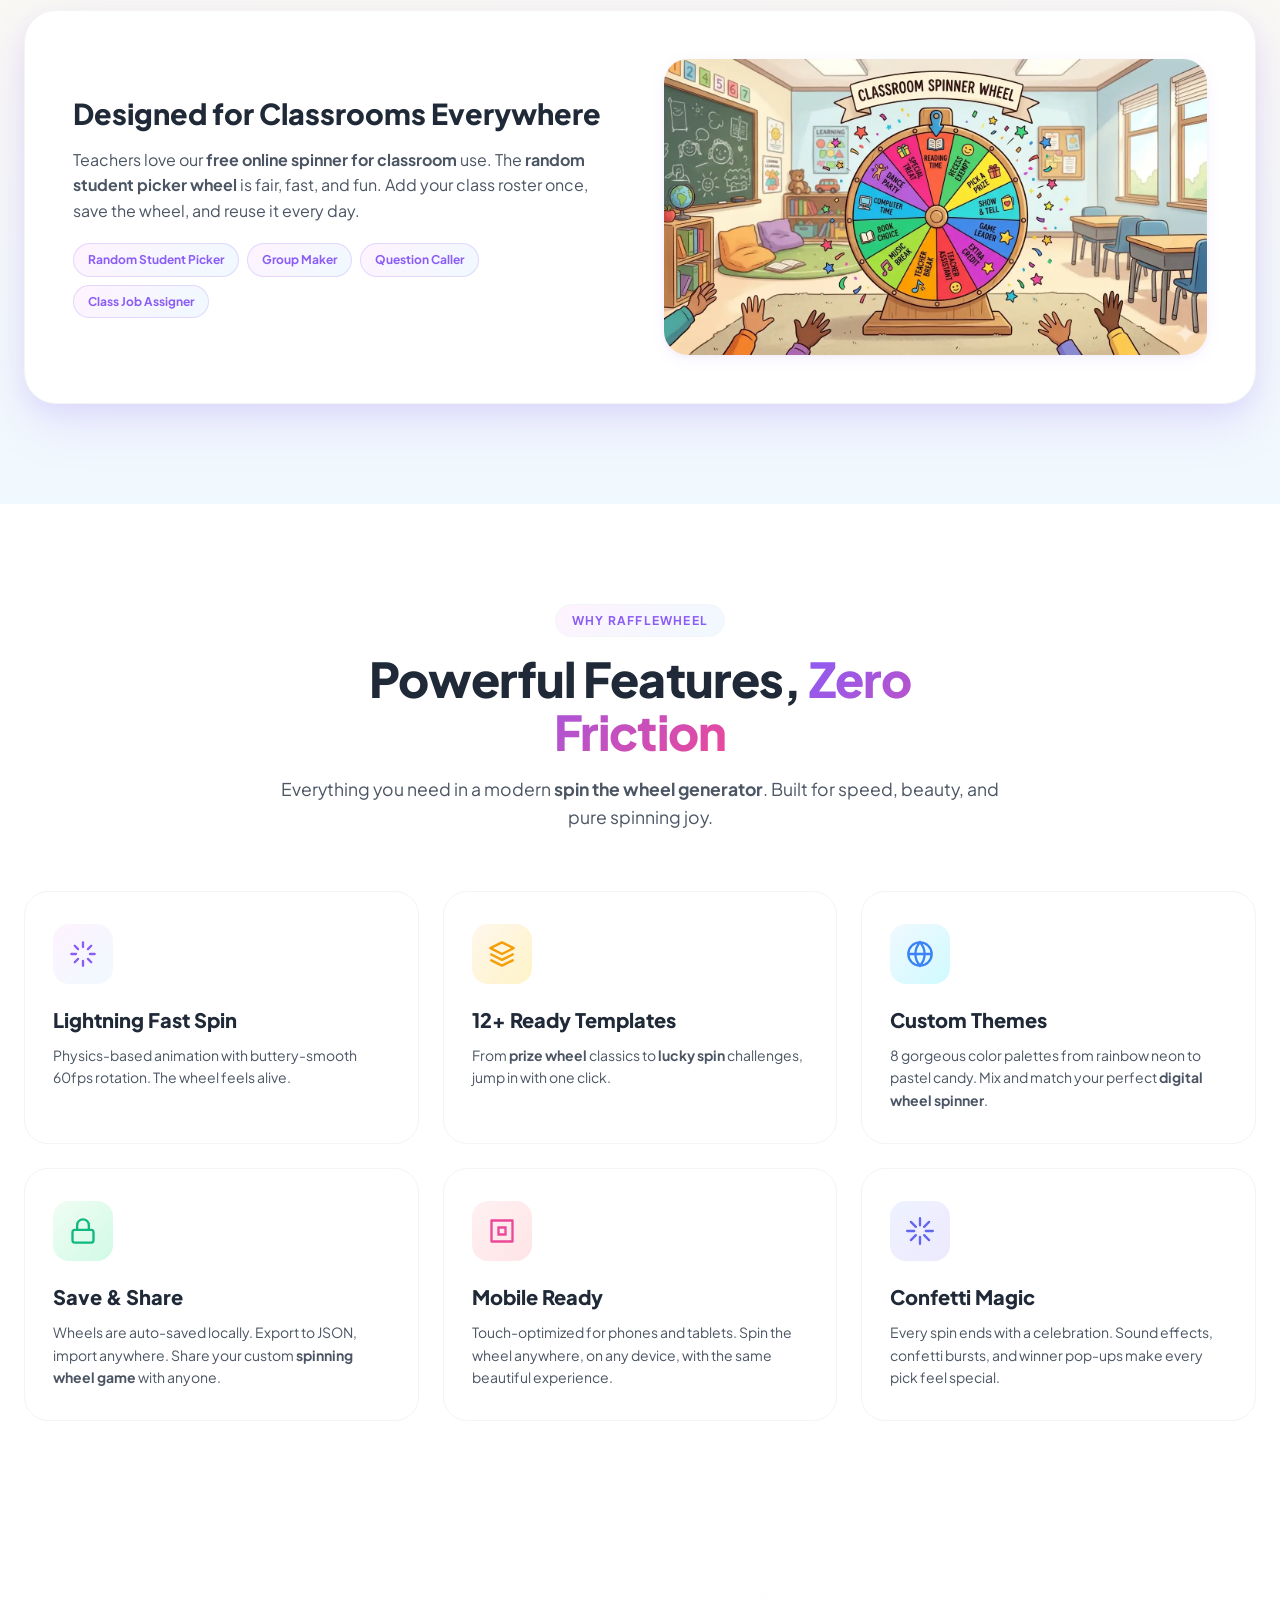
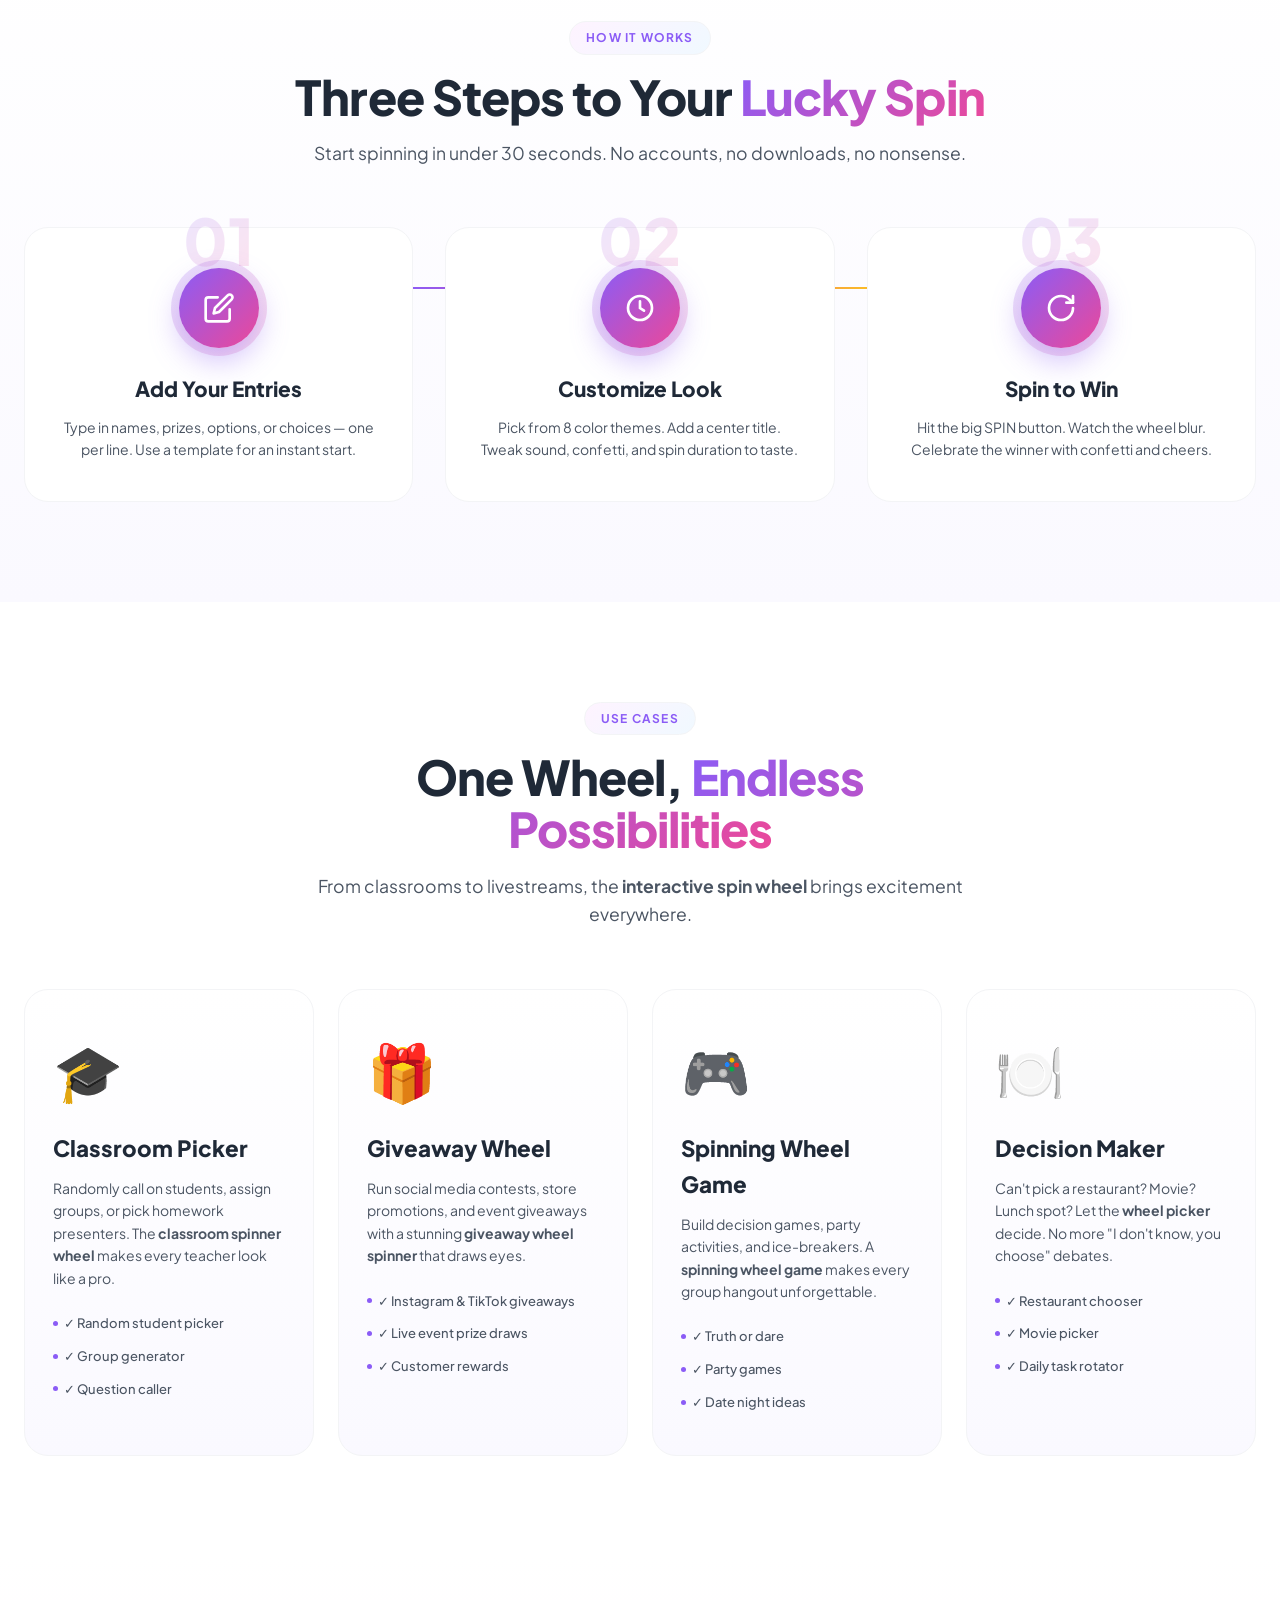
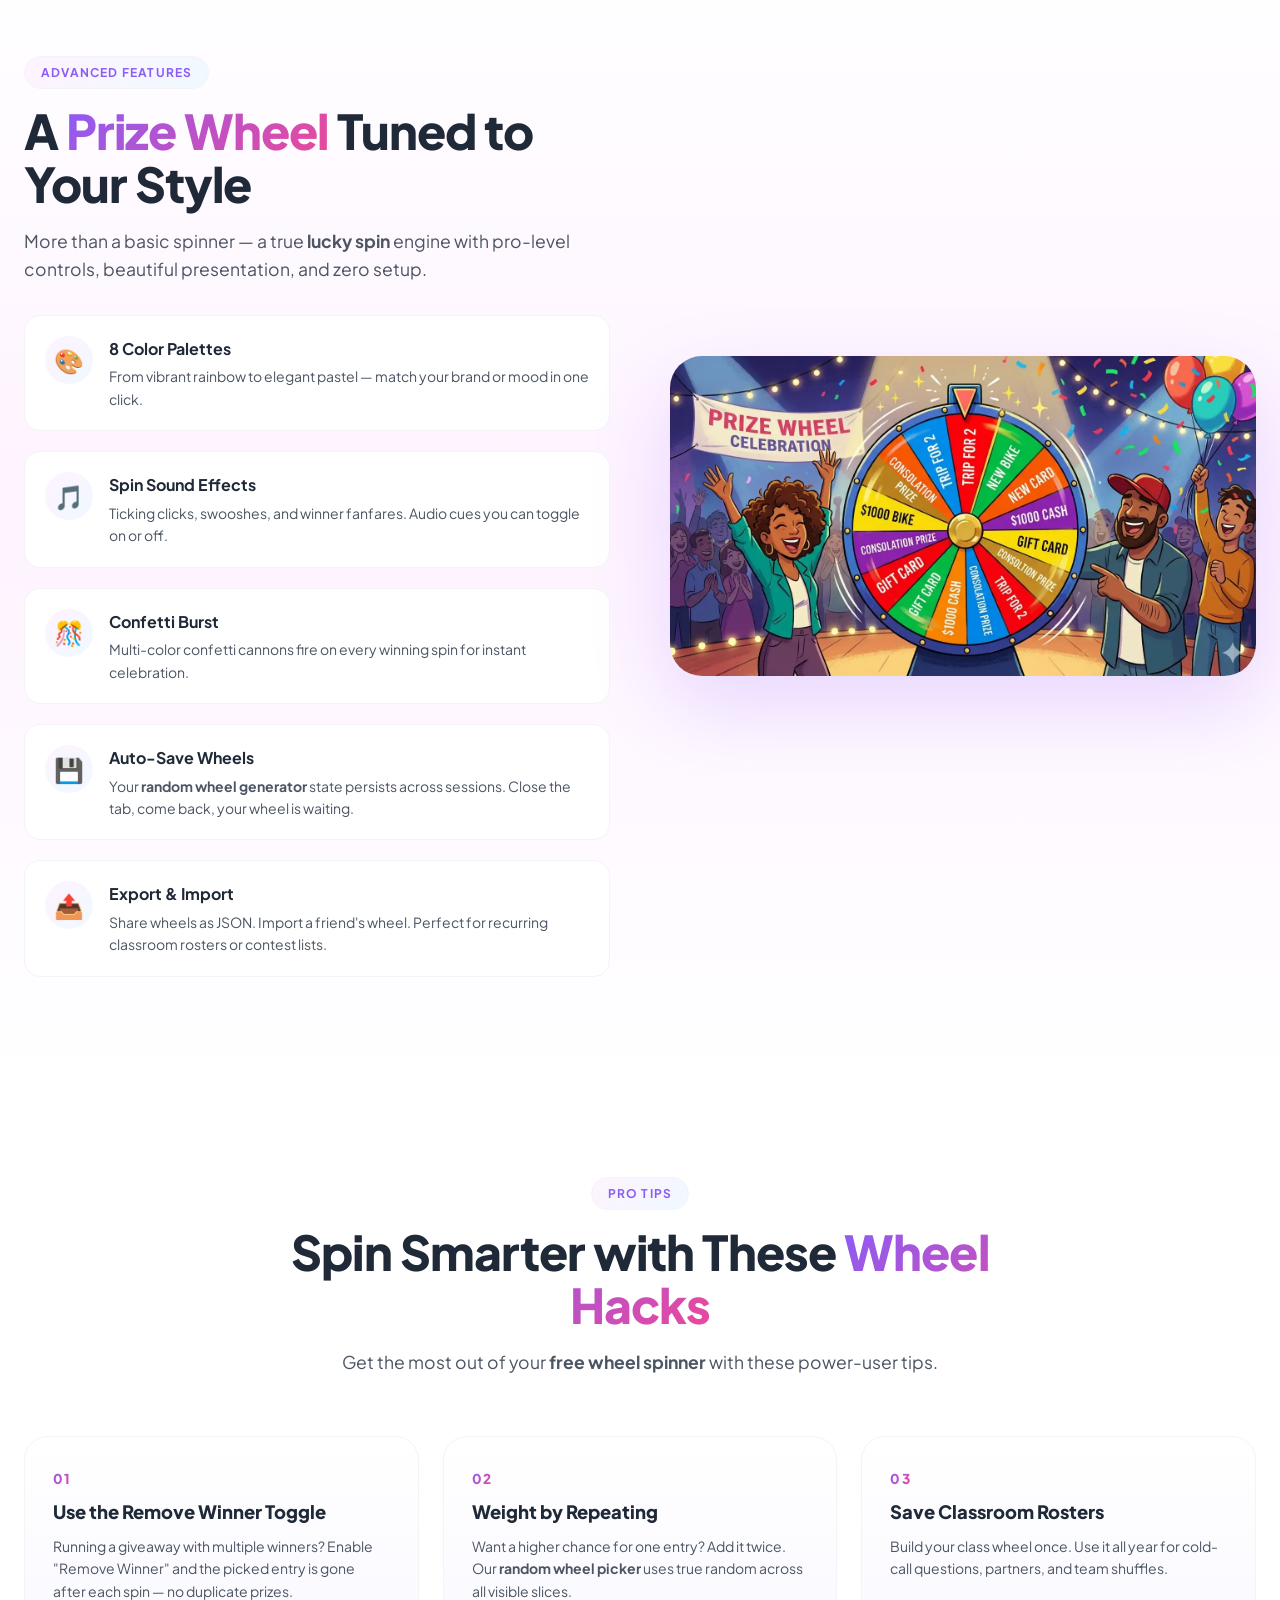
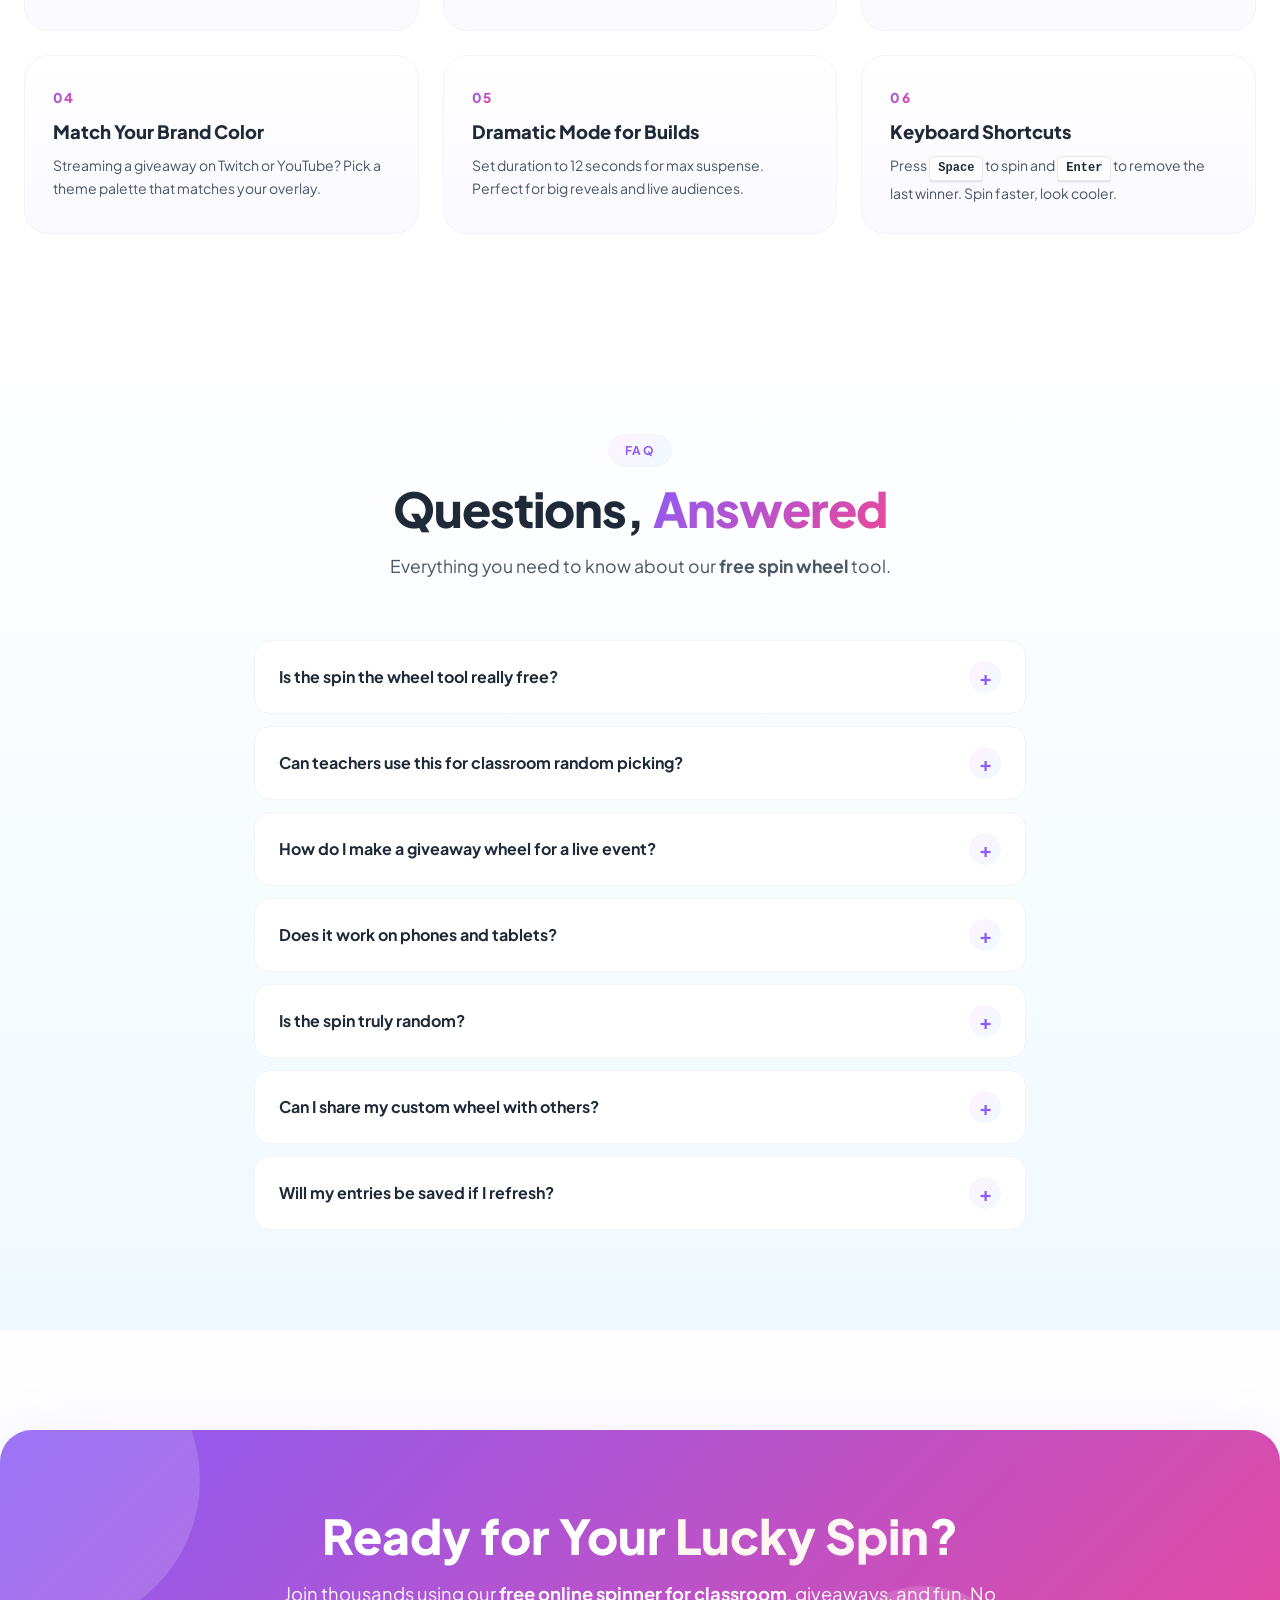
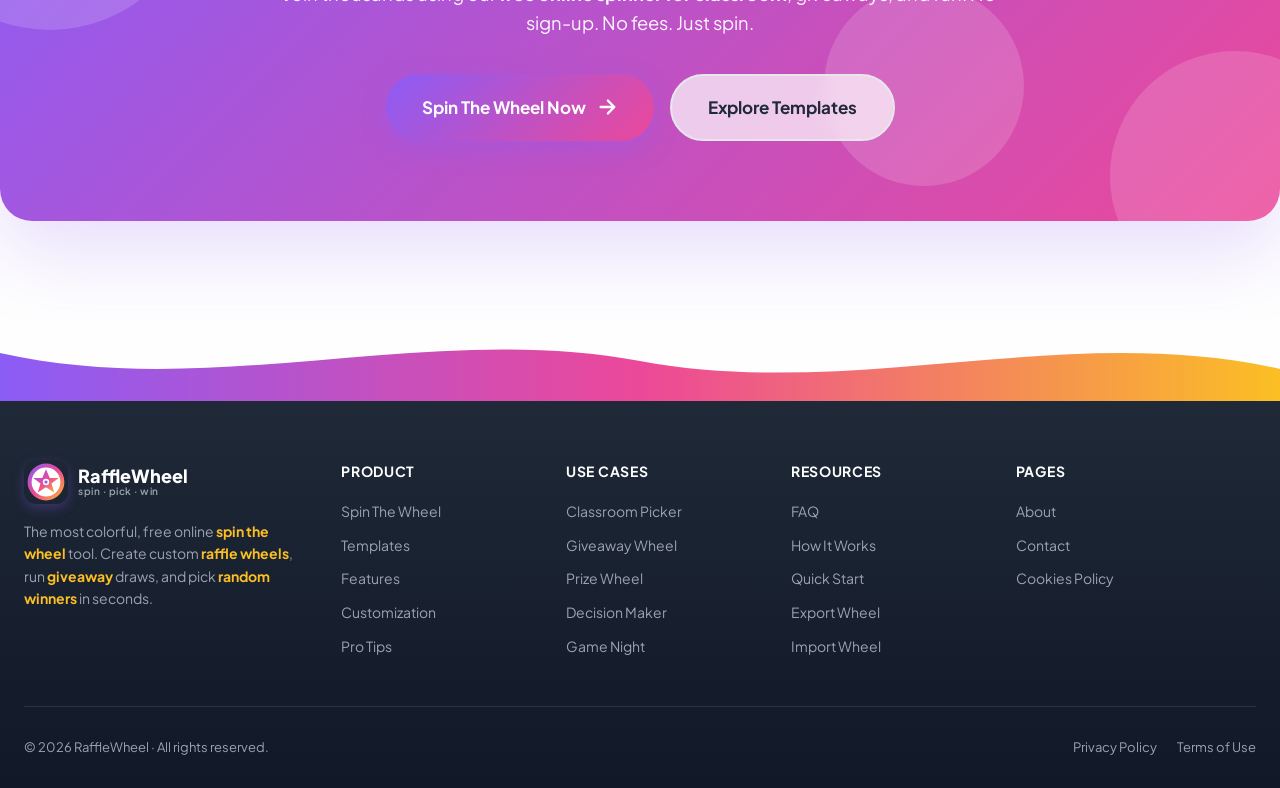
==== commit 1a3ac23e: "Update index.html" ====
--- a/index.html
+++ b/index.html
@@ -229,7 +229,7 @@
                         <div class="card-text">Giveaway Time</div>
                     </div>
                     <div class="hero-image-wrap">
-                        <img src="images/wheel-hero.svg" alt="Colorful spin the wheel illustration" class="hero-image" loading="eager">
+                        <img src="images/wheel-hero.webp" alt="Colorful spin the wheel illustration" class="hero-image" loading="eager">
                     </div>
                 </div>
             </div>
@@ -388,7 +388,7 @@
                         </div>
                     </div>
                     <div class="templates-cta-image">
-                        <img src="images/classroom.svg" alt="Classroom spinner wheel in use" loading="lazy">
+                        <img src="images/classroom.webp" alt="Classroom spinner wheel in use" loading="lazy">
                     </div>
                 </div>
             </div>
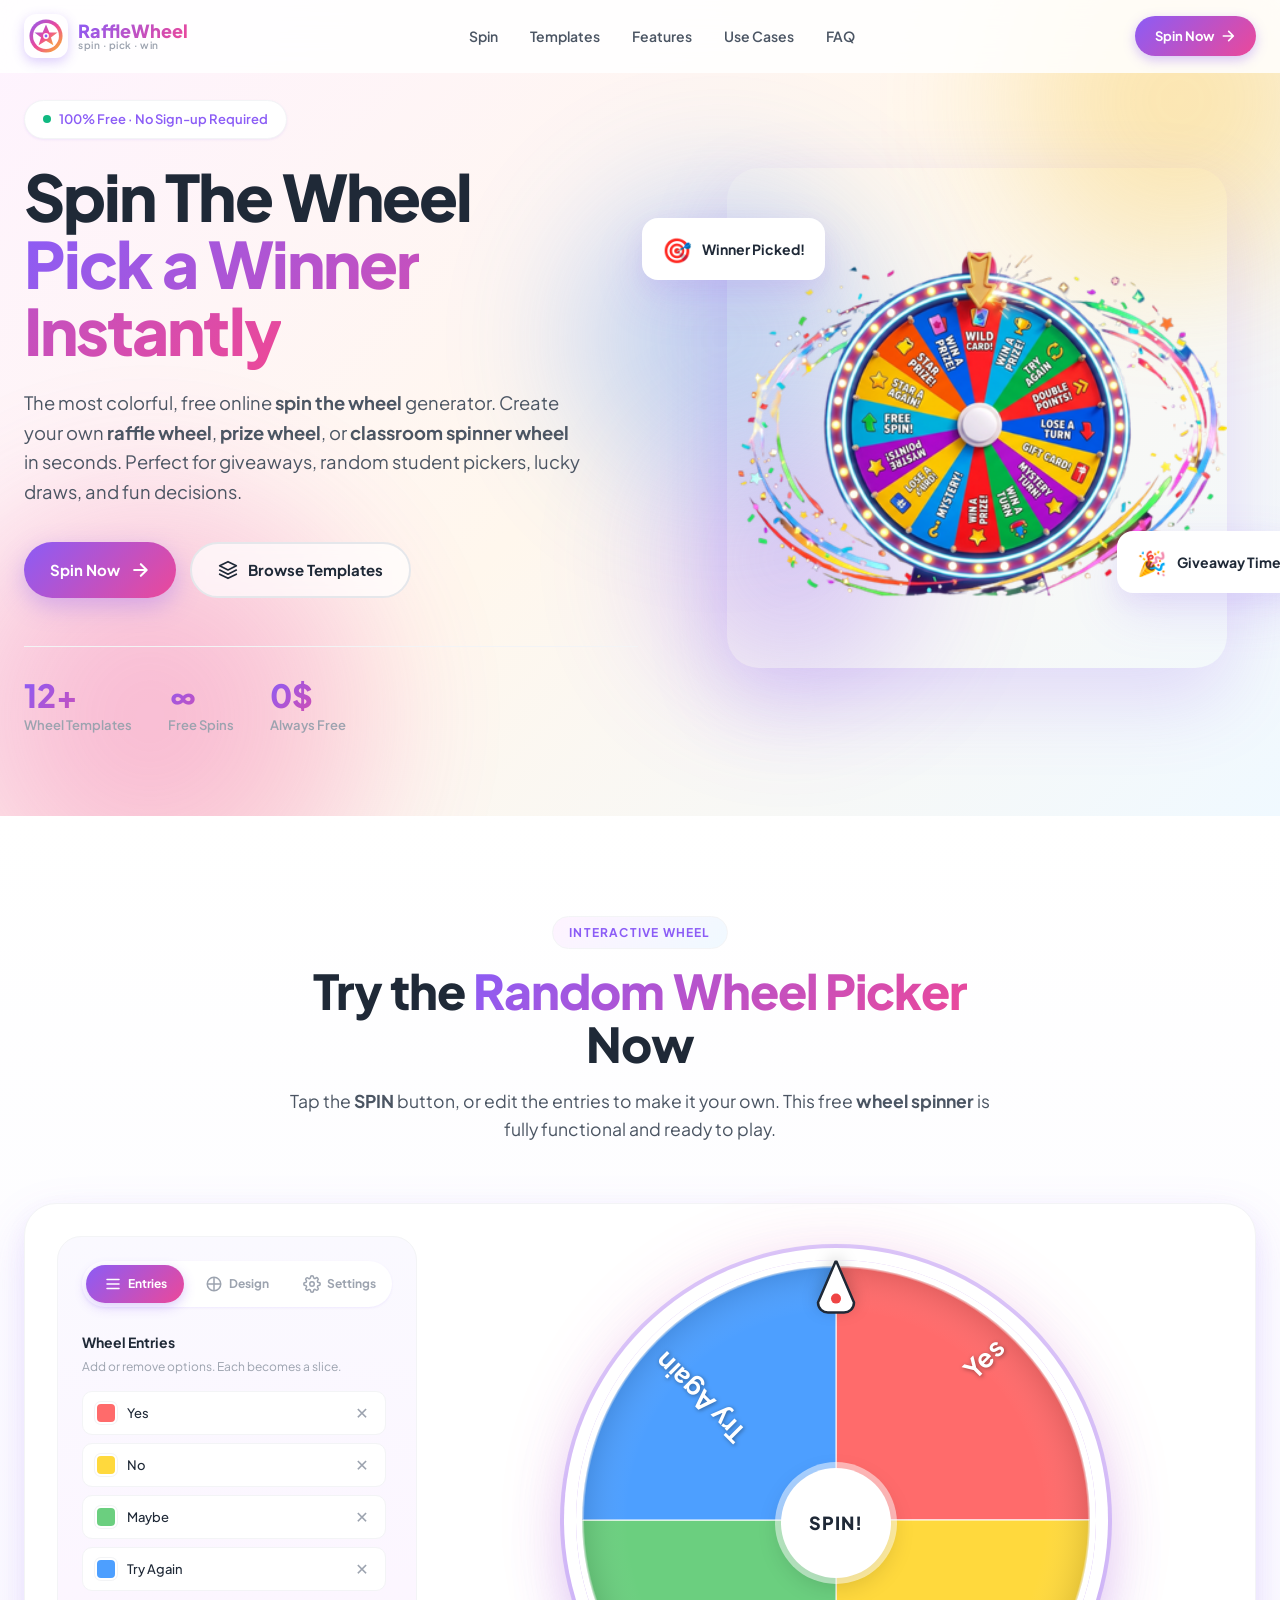
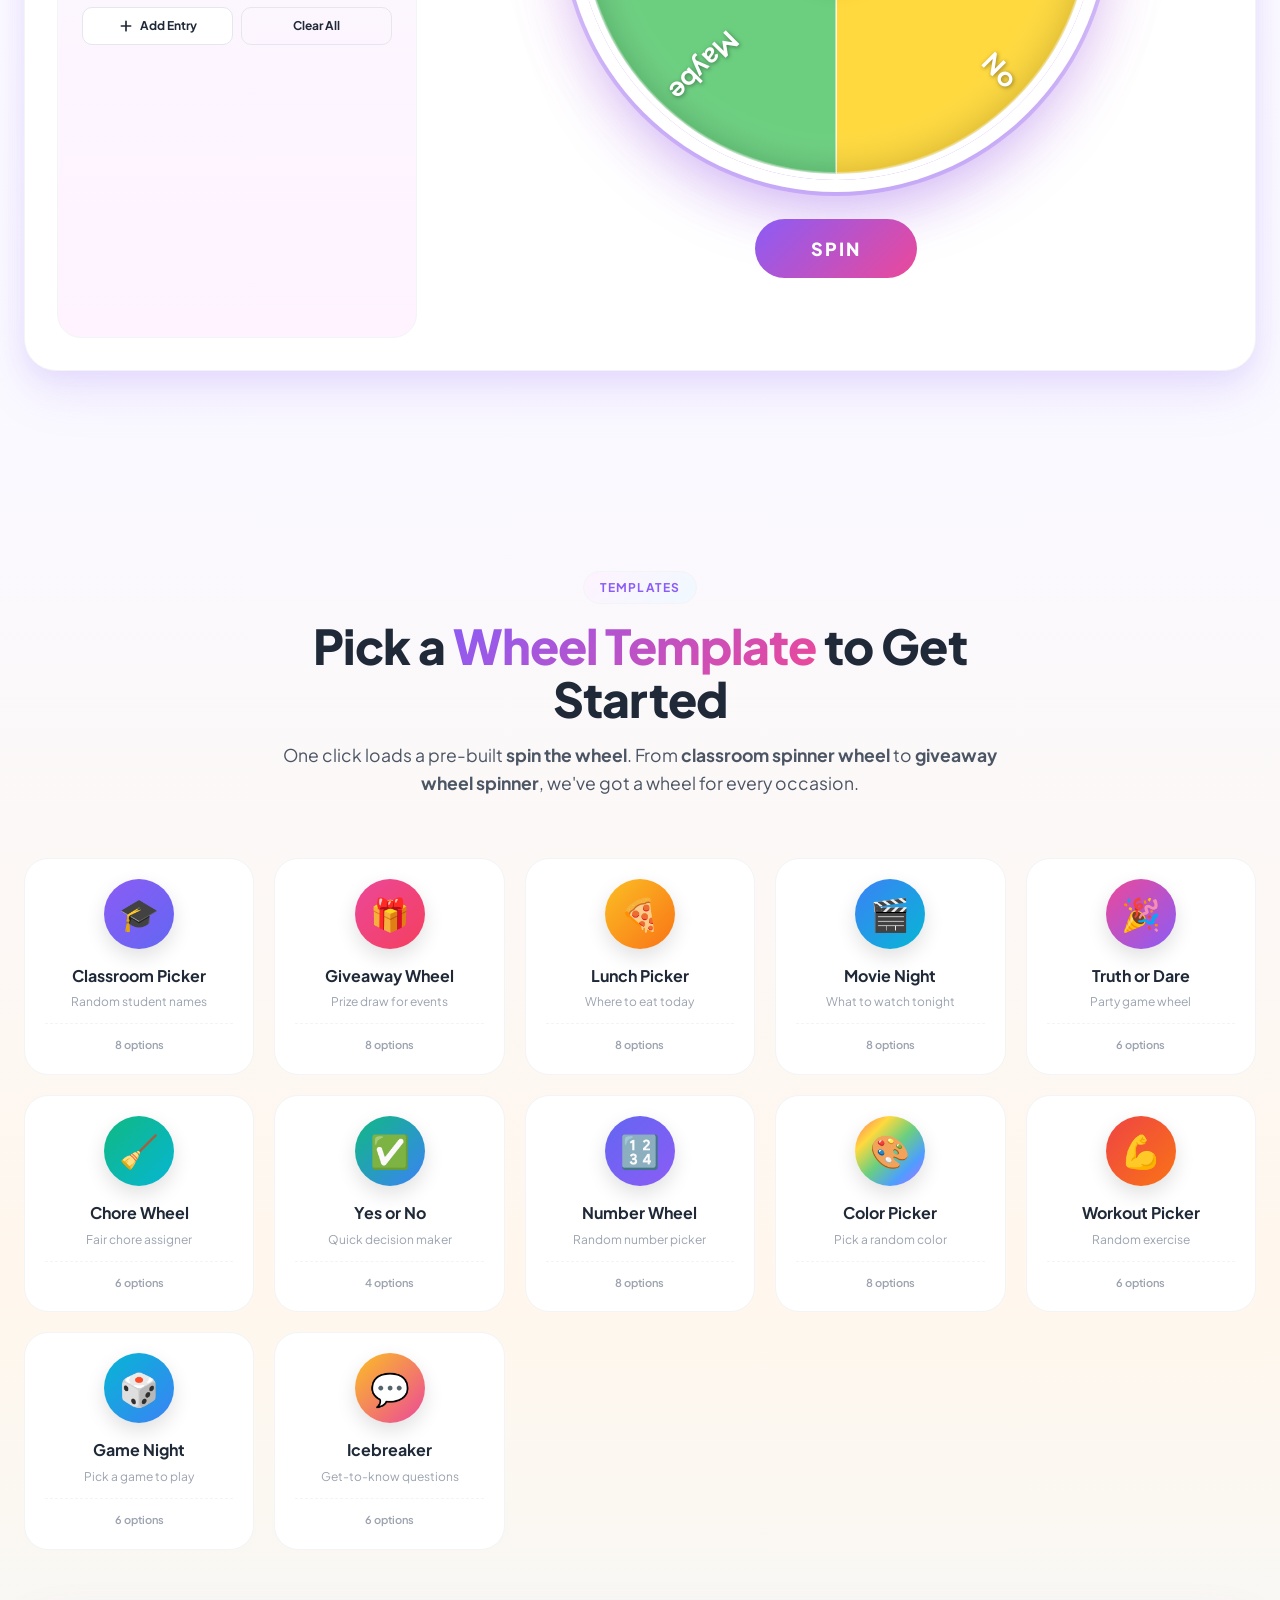
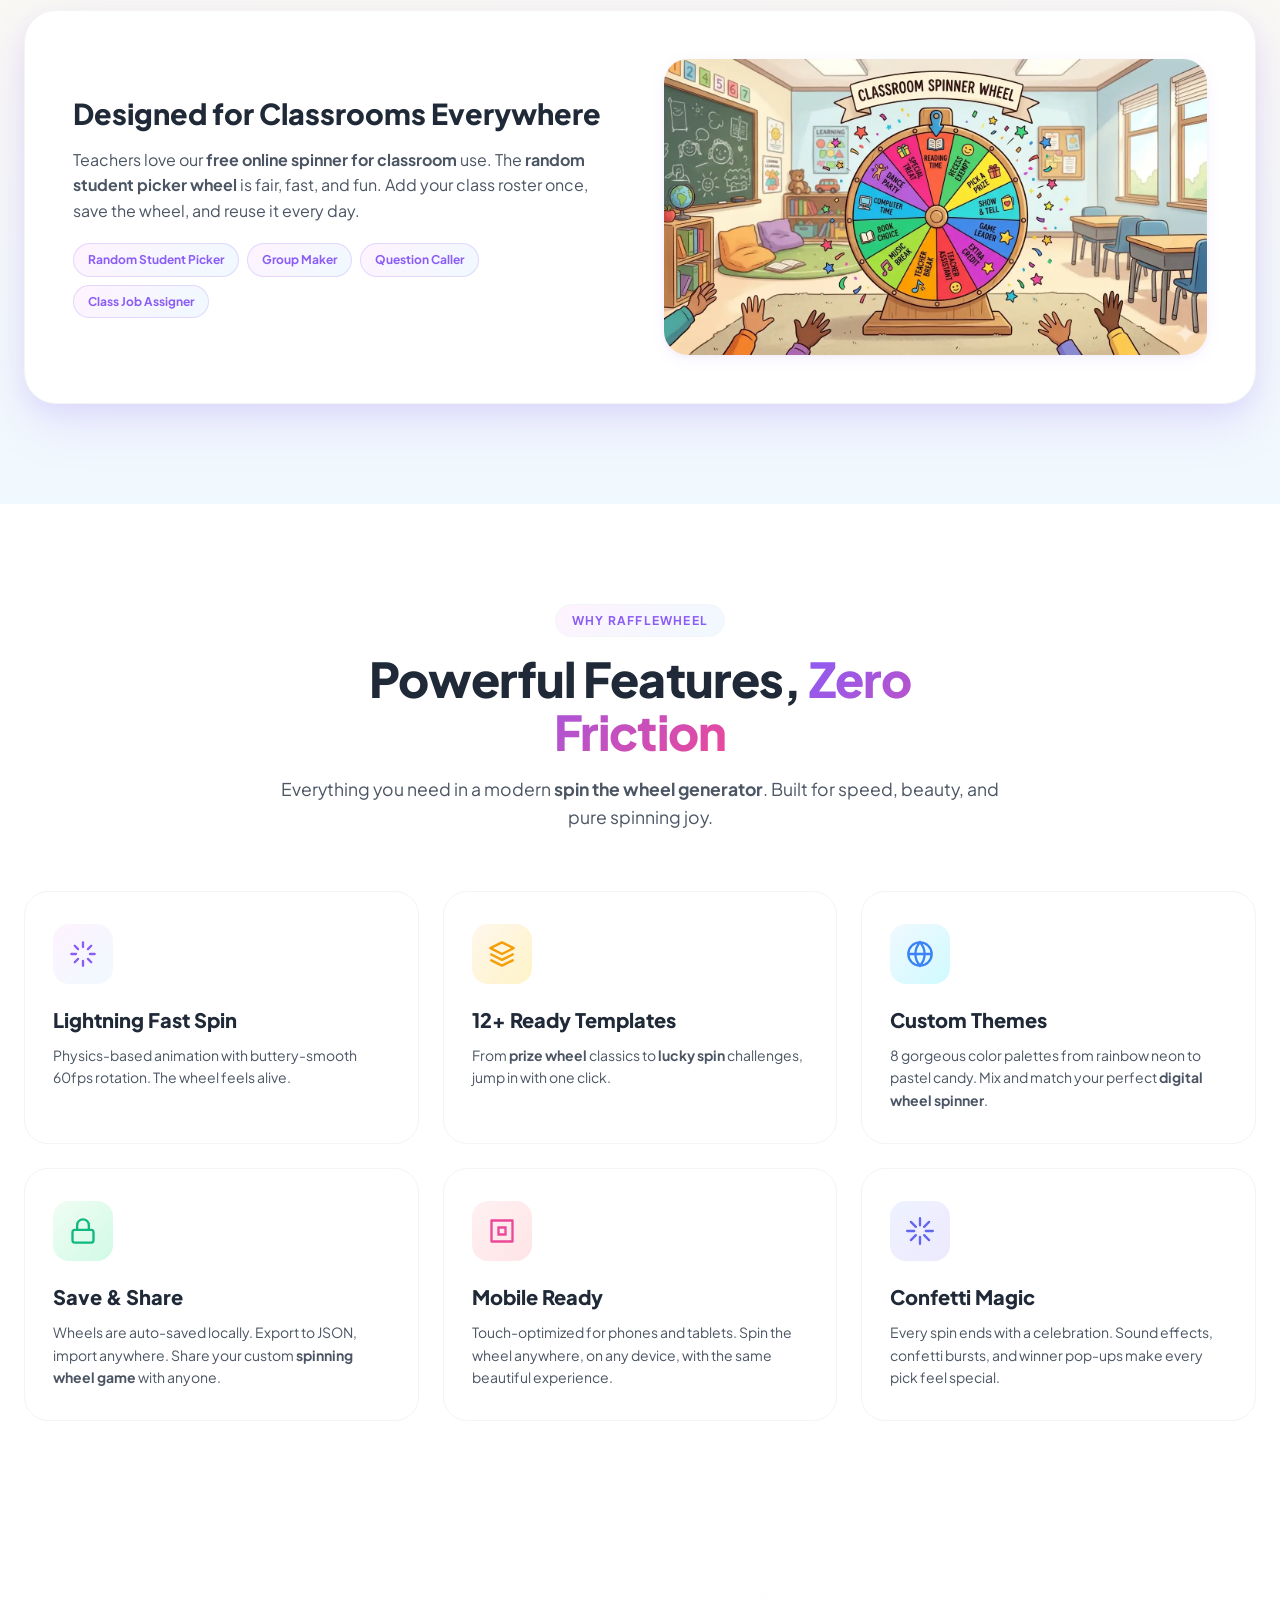
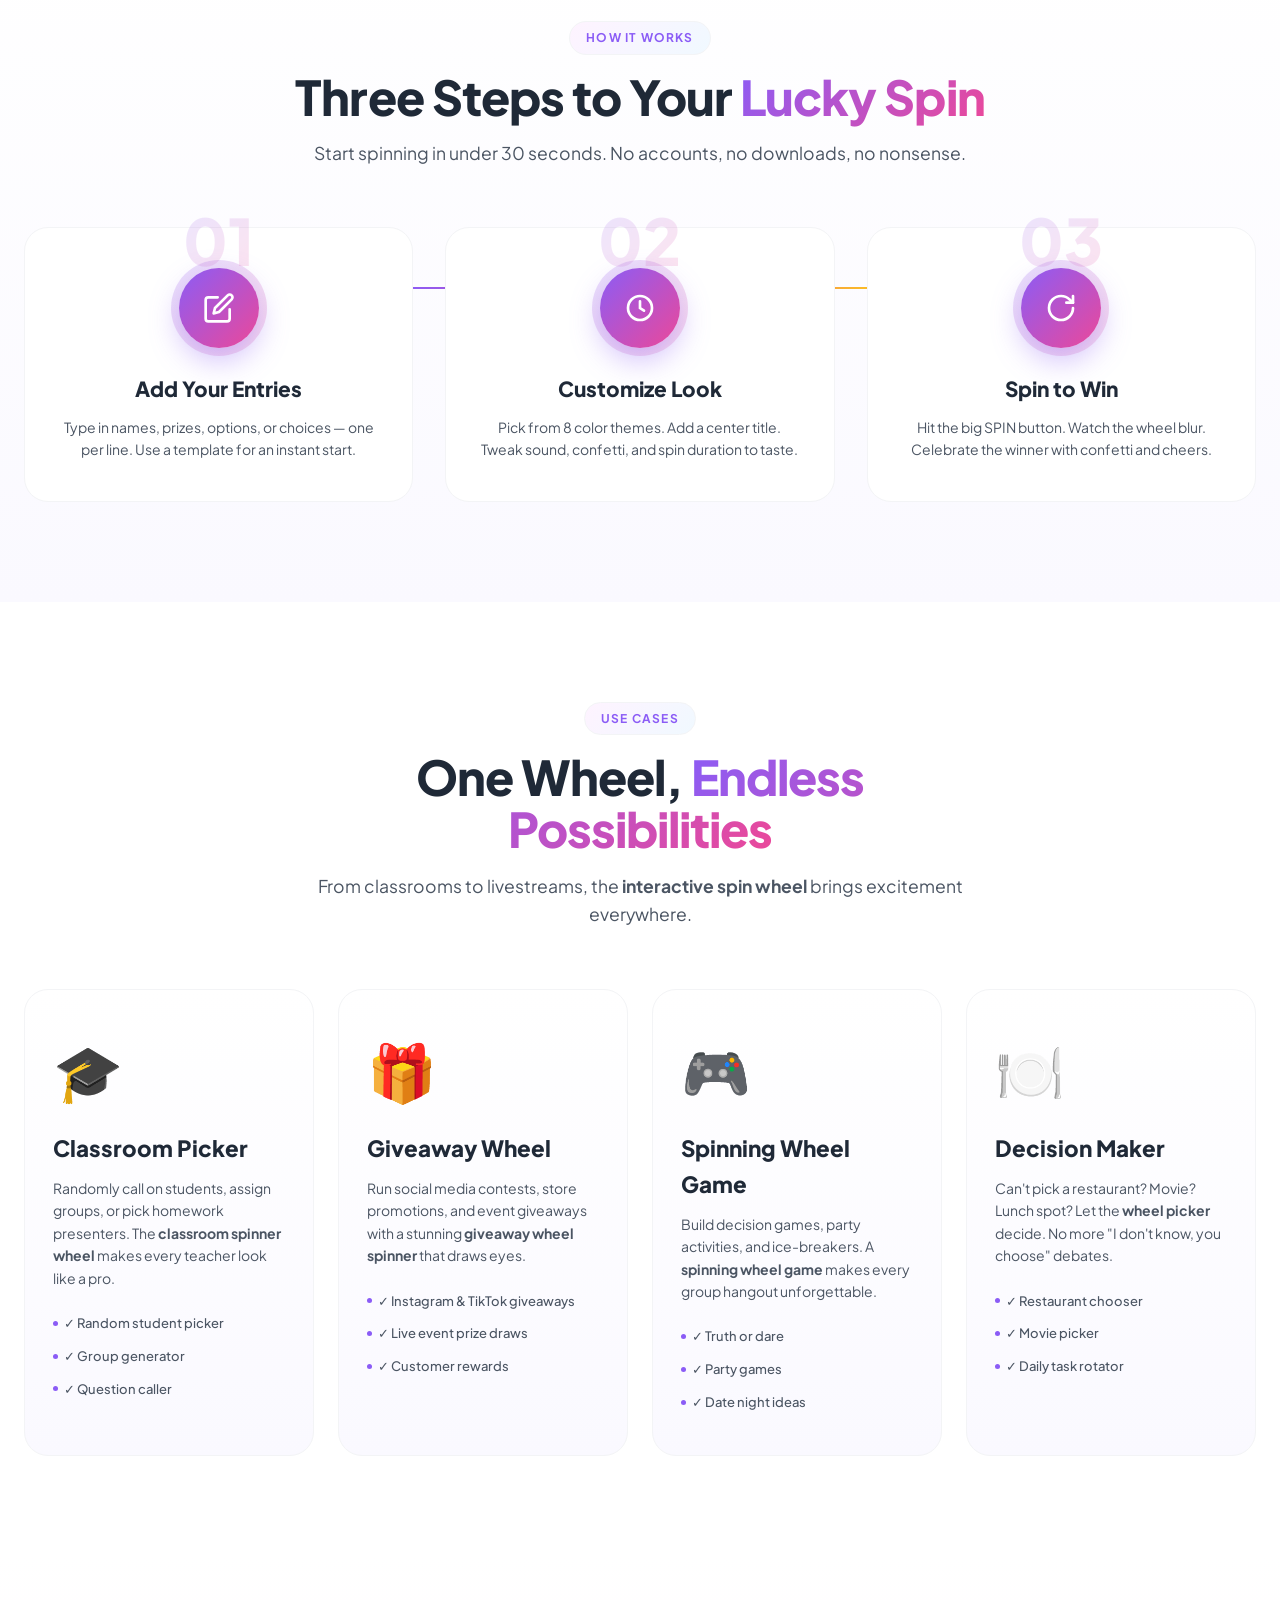
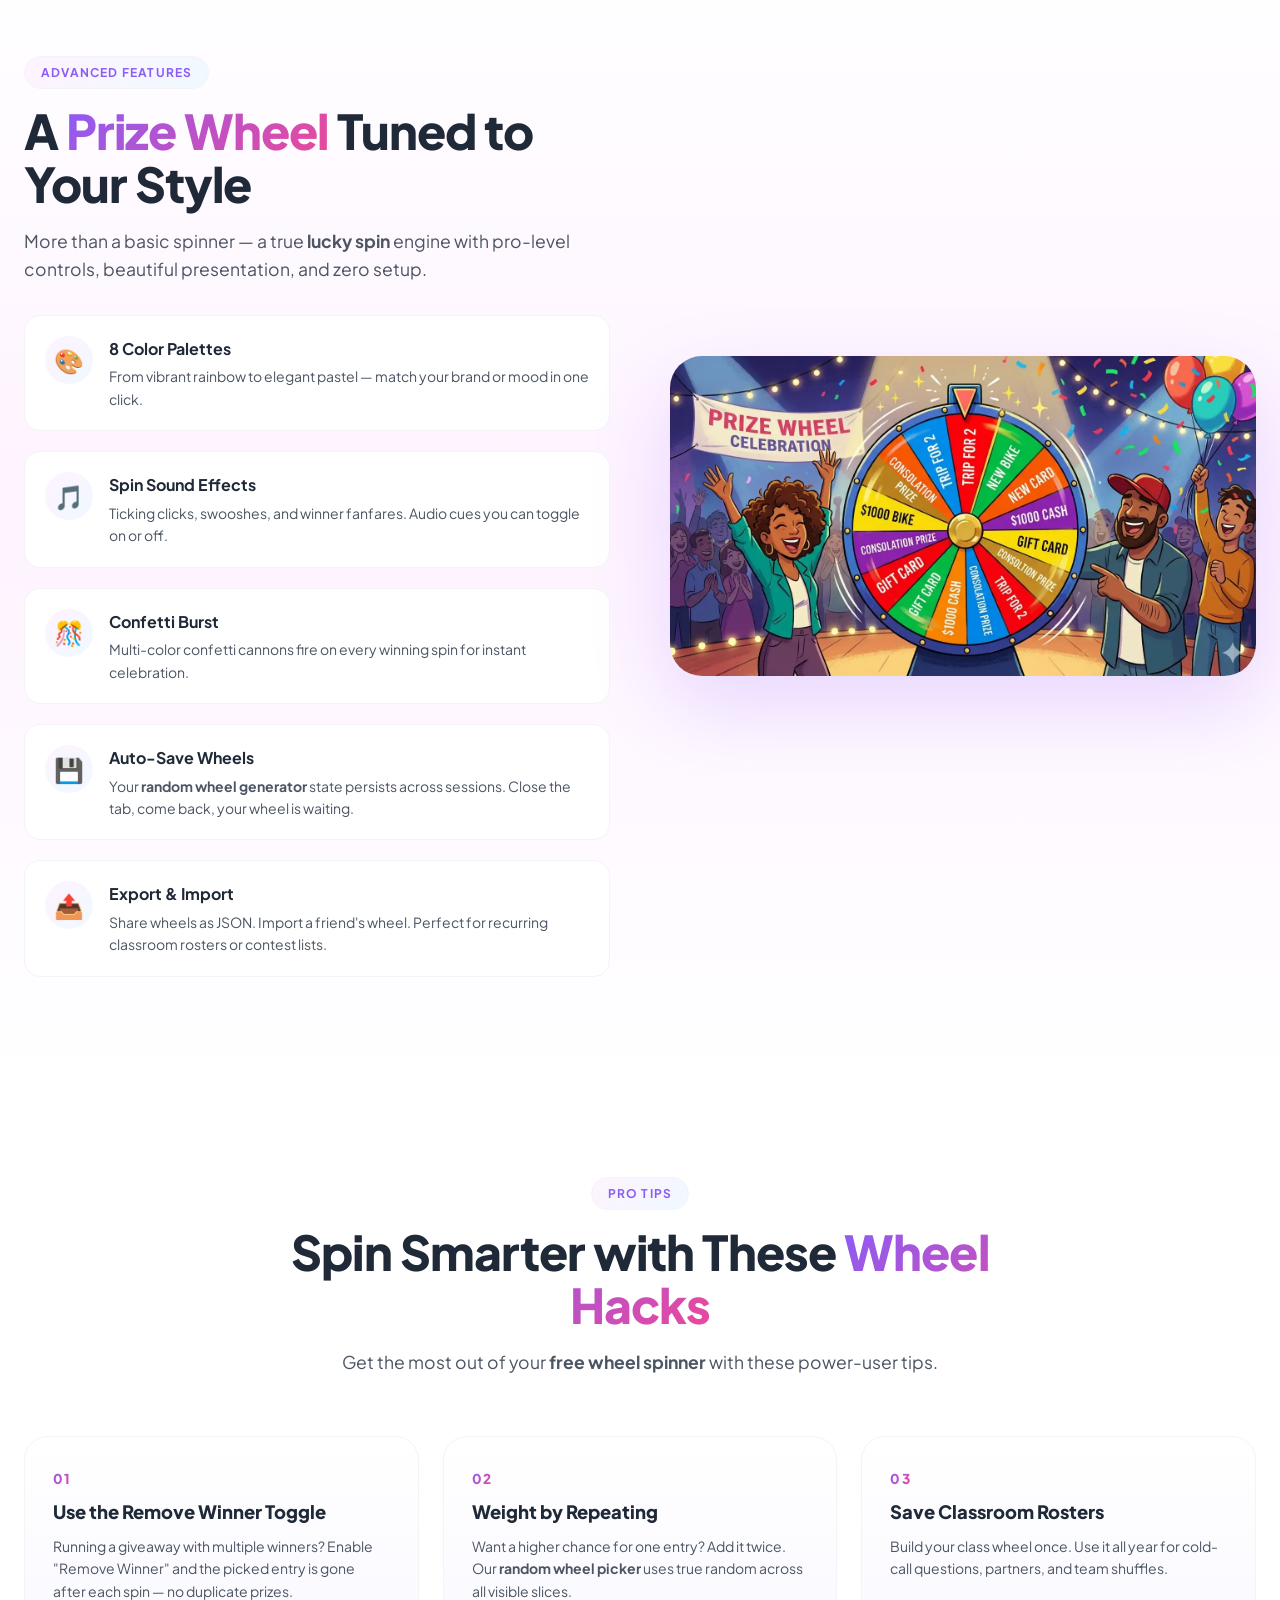
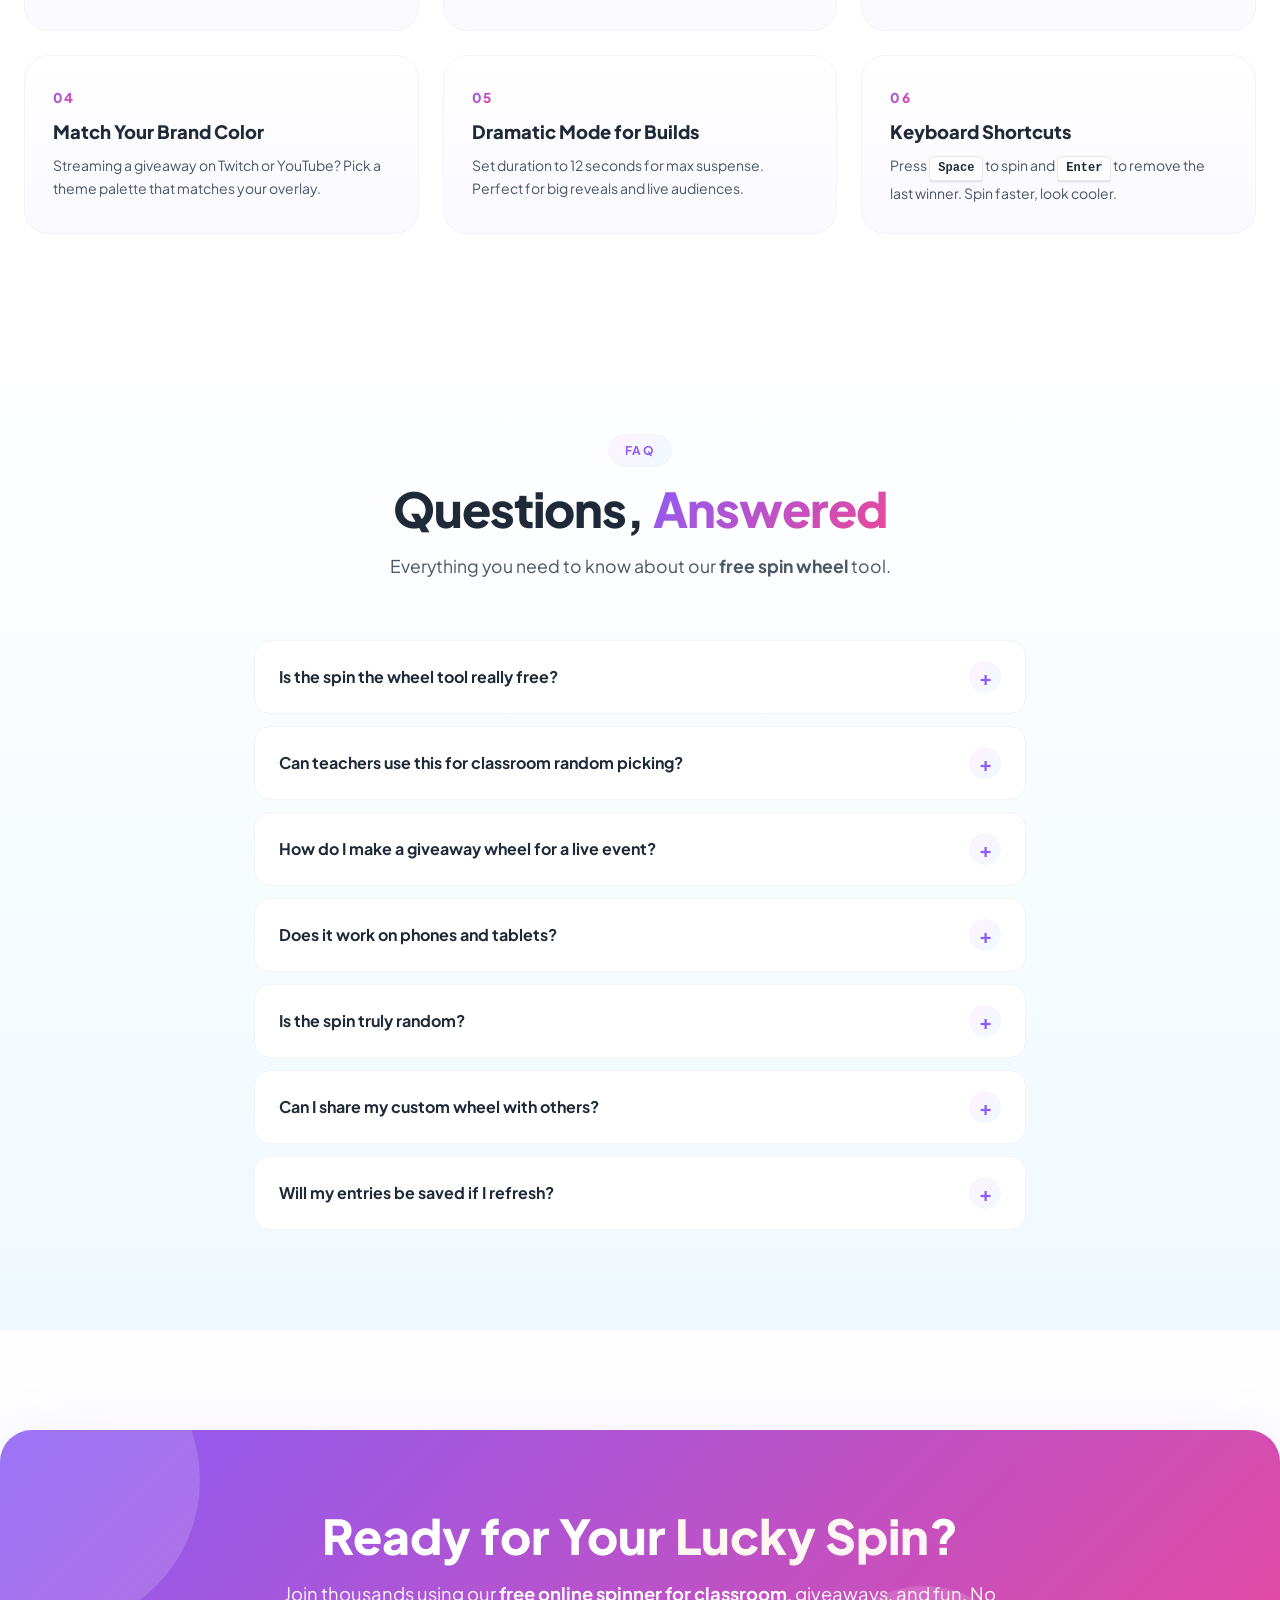
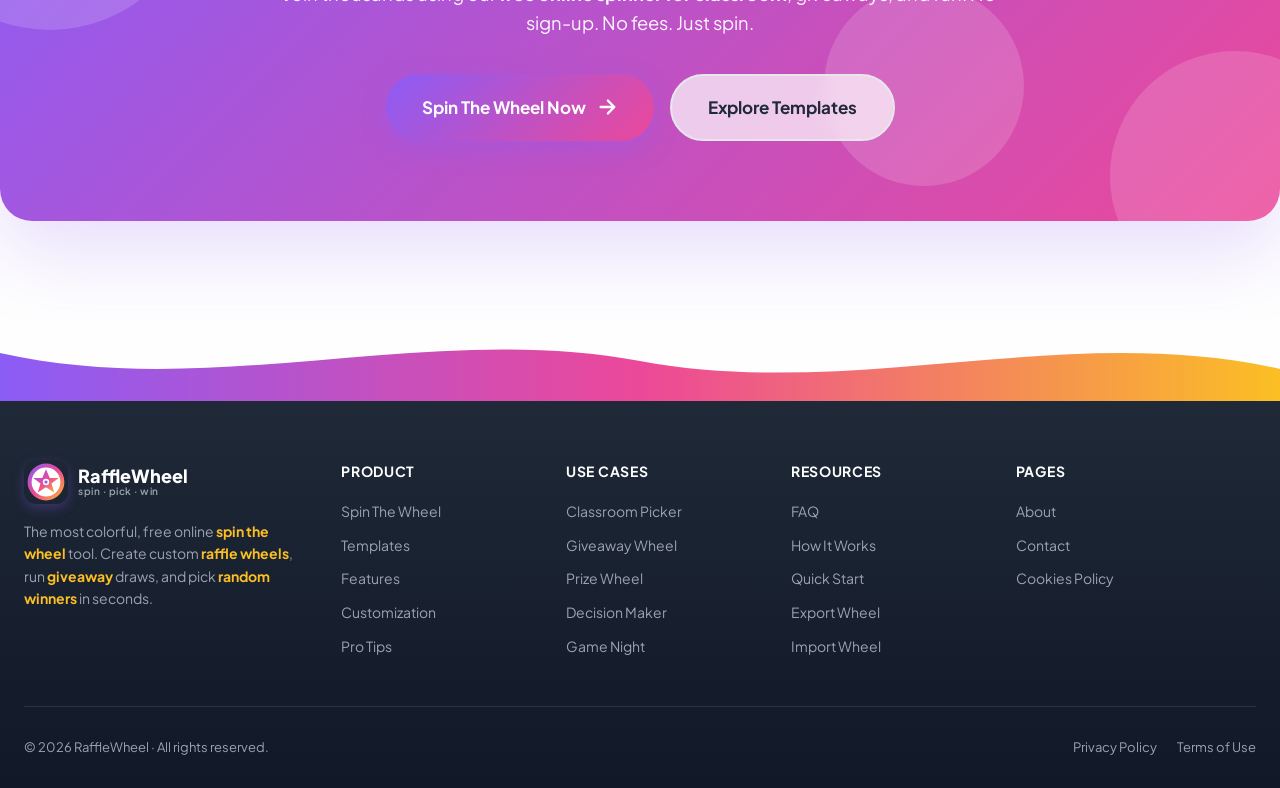
==== commit 23a4a4fe: "Update index.html" ====
--- a/index.html
+++ b/index.html
@@ -229,7 +229,7 @@
                         <div class="card-text">Giveaway Time</div>
                     </div>
                     <div class="hero-image-wrap">
-                        <img src="images/wheel-hero.webp" alt="Colorful spin the wheel illustration" class="hero-image" loading="eager">
+                        <img src="images/wheel-hero.png" alt="Colorful spin the wheel illustration" class="hero-image" loading="eager">
                     </div>
                 </div>
             </div>
